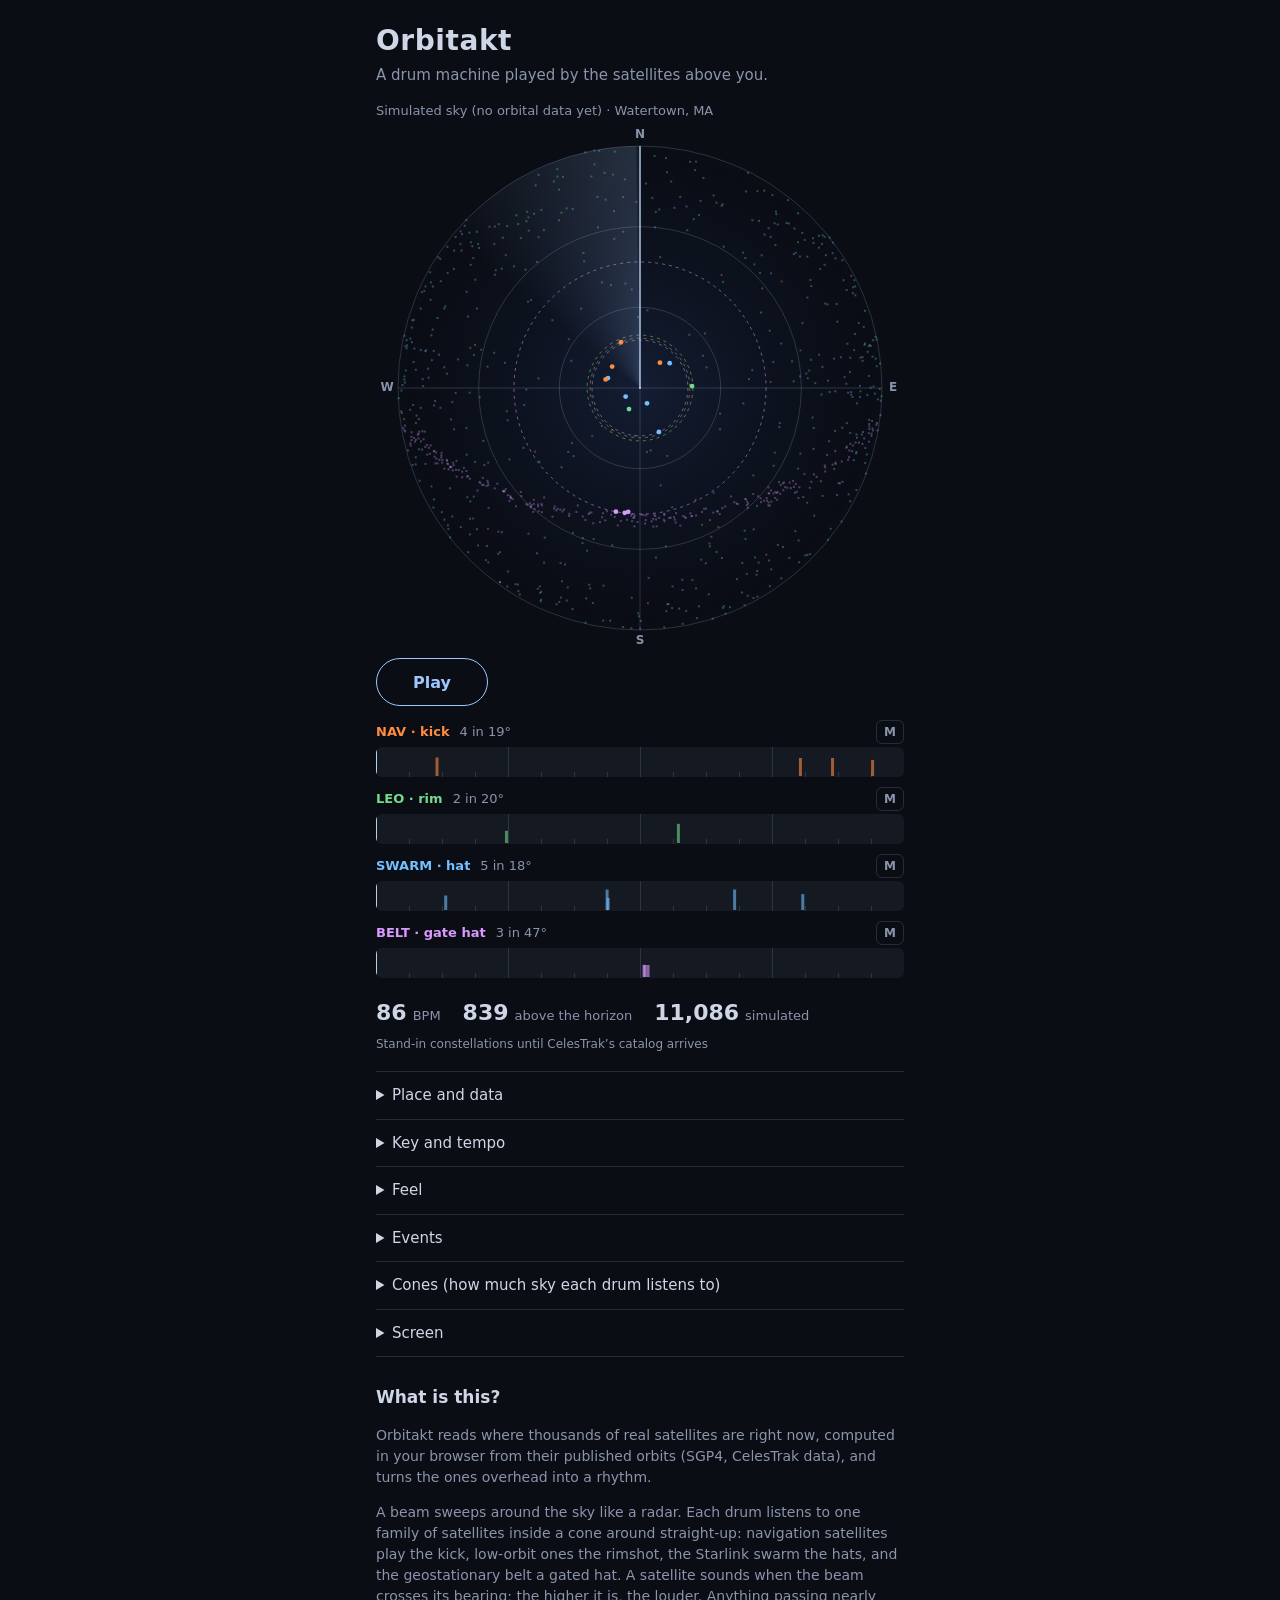
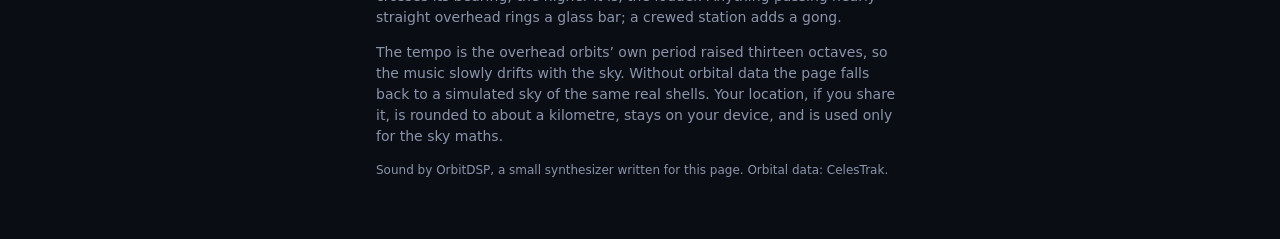
==== docs/play/index.html @ 182b3be2 "Web build of Orbitakt: self-contained page in docs/play, sources in web/ Co-Authored-By: Claude Sonn" ====
<!doctype html>
<html lang="en">
<head>
<meta charset="utf-8">
<meta name="viewport" content="width=device-width, initial-scale=1, viewport-fit=cover">
<title>Orbitakt</title>
<meta name="description" content="A drum machine played by the satellites overhead. Live orbits, computed in your browser.">
<meta name="theme-color" content="#0a0d14">
<style>
:root { --bg:#0a0d14; --ink:#cfd6e6; --dim:#8a94ab; --line:rgba(160,180,220,.18); --accent:#9cc7ff; }
* { box-sizing: border-box; }
html, body { margin: 0; background: var(--bg); color: var(--ink); font: 15px/1.5 system-ui, -apple-system, "Segoe UI", sans-serif; }
#app { max-width: 560px; margin: 0 auto; padding: 20px 16px 48px; padding-left: max(16px, env(safe-area-inset-left)); padding-right: max(16px, env(safe-area-inset-right)); }
h1 { margin: 0; font-size: 28px; font-weight: 600; letter-spacing: .02em; }
.tag { margin: 2px 0 0; color: var(--dim); }
.status { margin: 14px 0 4px; color: var(--dim); font-size: 13px; min-height: 1.4em; }
.domewrap { position: relative; width: 100%; aspect-ratio: 1 / 1; }
#dome { width: 100%; height: 100%; display: block; }
.controls { display: flex; align-items: center; gap: 16px; margin: 6px 0 14px; }
.play { min-width: 112px; height: 48px; border-radius: 24px; border: 1px solid var(--accent); background: transparent; color: var(--accent); font: 600 16px system-ui, sans-serif; cursor: pointer; }
.play[aria-pressed="true"] { background: var(--accent); color: var(--bg); }
.play:focus-visible, .btn:focus-visible, .mute:focus-visible, summary:focus-visible, select:focus-visible, input:focus-visible { outline: 2px solid var(--accent); outline-offset: 2px; }
.crew { color: #ffd966; font-size: 14px; }
.rows { display: grid; gap: 10px; }
.rh { display: flex; align-items: center; gap: 10px; font-size: 13px; margin-bottom: 3px; }
.rl { font-weight: 600; }
.ri { color: var(--dim); flex: 1; }
.mute { width: 28px; height: 24px; border-radius: 6px; border: 1px solid var(--line); background: transparent; color: var(--dim); font: 600 12px system-ui; cursor: pointer; }
.mute.on { background: #ff5a5f; border-color: #ff5a5f; color: #fff; }
.rowcanvas { width: 100%; height: 30px; display: block; border-radius: 6px; }
.readings { display: flex; flex-wrap: wrap; gap: 6px 22px; margin: 18px 0 8px; align-items: baseline; }
.reading b { font-size: 22px; font-weight: 600; margin-right: 6px; font-variant-numeric: tabular-nums; }
.reading span { color: var(--dim); font-size: 13px; }
.datanote { width: 100%; color: var(--dim); font-size: 12px; }
.settings { margin-top: 18px; border-top: 1px solid var(--line); }
details { border-bottom: 1px solid var(--line); }
summary { padding: 12px 0; cursor: pointer; font-weight: 500; }
.sec { padding: 0 0 12px; display: grid; gap: 10px; }
.ctl { display: grid; grid-template-columns: 1fr 1.4fr auto; gap: 10px; align-items: center; font-size: 14px; }
.ctl.check { grid-template-columns: auto 1fr; }
.ctl output { color: var(--dim); font-size: 12px; min-width: 52px; text-align: right; font-variant-numeric: tabular-nums; }
select, input[type=range] { width: 100%; }
select { background: #141a28; color: var(--ink); border: 1px solid var(--line); border-radius: 6px; padding: 6px; grid-column: span 2; }
.btn { justify-self: start; background: transparent; color: var(--accent); border: 1px solid var(--line); border-radius: 8px; padding: 8px 12px; font-size: 14px; cursor: pointer; }
.note { margin-top: 28px; color: var(--dim); font-size: 14px; }
.note h2 { color: var(--ink); font-size: 17px; margin: 0 0 8px; }
.note .small { font-size: 12px; }
@media (prefers-reduced-motion: reduce) { * { scroll-behavior: auto; } }
</style>
</head>
<body>
<div id="app"></div>
<noscript><p style="padding:20px">Orbitakt needs JavaScript and Web Audio.</p></noscript>
<script type="text/plain" id="worklet-src">'use strict';
/* Orbitakt's sound engine: a port of OrbitDSP.swift.
 *
 * The kit is synthesized in the spirit of a Machinedrum played through a dub desk. Every sound
 * is one "modal" voice (up to three decaying sine partials with a pitch sweep, plus filtered
 * noise) with a different recipe per drum:
 *   NAV kick     a round sine dropping onto the root, a soft click, almost nothing to the echo
 *   LEO rimshot  a short tuned knock and a band of noise, mostly *into* the echo
 *   SWARM hat    three metallic partials over high-passed noise, tiny and bright
 *   BELT hat     a longer, ringing hat into a gated reverb (a dense room that slams shut about
 *                150 ms after each hit); its metal is tuned by where the satellite sits
 *   zenith ping  a glass bar, almost all echo
 *   CREW gong    slow-struck inharmonic partials with long tails
 *
 * The dub delay lives here too: a stereo ping-pong on a dotted eighth, high- and low-passed and
 * gently saturated in the loop, with a little tape wow. `dub` sets its feedback; `throwAmt`
 * opens the send and pushes the feedback toward a spiral, the way a dub engineer rides it.
 *
 * The sequencer is a radar sweep: a beam goes round the sky once per one or two bars, starting
 * at north, and each satellite in a track's cone hits as the beam passes its bearing (pulled
 * toward a 16-slot grid by `quantize`). Timing is checked every 32 samples.
 *
 * Two outputs: dry (with the echoes in it), and a reverb send that the page feeds through a
 * plate reverb (a convolver).
 *
 * No browser APIs in this file: it runs in an AudioWorklet and in Node (for the tests).
 */

const OD = {
  TRACKS: 4,
  MAX_EVENTS: 32,
  PING_SLOTS: 4,
  GRID_SLOTS: 16,
  VOICES: 24,
  TABLE: 4096,
  MAX_FRAMES: 8192,
  COMB_TUNE: [1116, 1188, 1277, 1356],
  AP_TUNE: [556, 441],
};

// Voice-state slots (each is a block of VOICES values)
const VS = {};
['on', 'age', 'atk', 'amp', 'gl', 'gr', 'send',
 'ph1', 'ph2', 'ph3', 'inc1', 'inc2', 'inc3', 'g1', 'g2', 'g3', 'm1', 'm2', 'm3',
 'penv', 'pmul', 'pdepth',
 'na', 'nmul', 'hp', 'fa1', 'fa2', 'fa3', 'fk', 'ic1', 'ic2',
 'gsend'].forEach((k, i) => { VS[k] = i; });
const VS_COUNT = Object.keys(VS).length;

class OrbitDSP {
  constructor(sampleRate) {
    const sr = sampleRate;
    this.sr = sr;
    this.rng = 0x2545F491 | 0;

    // Control surface (written from the main thread through setParam / setList)
    const T = OD.TRACKS, E = OD.MAX_EVENTS;
    this.g = {
      master: 0, run: 0, bpm: 84, swing: 0, division: 2, quantize: 0.5, dub: 0.55,
      throwAmt: 0, reverbSend: 0.6, dust: 0,
    };
    this.mute = new Float64Array(T);
    this.level = new Float64Array(T).fill(1);
    this.bright = new Float64Array(T).fill(0.5);
    // Pending satellite lists (adopted when the sweep passes north)
    this.ePhase = new Float64Array(T * E);
    this.pVel = new Float64Array(T * E).fill(0.7);
    this.pPan = new Float64Array(T * E);
    this.pFreq = new Float64Array(T * E).fill(110);
    this.eCount = new Int32Array(T);
    this.pGen = new Int32Array(T);
    // Triggers from the main thread
    this.pingQueue = [];
    this.gongQueue = [];

    // Sine table
    this.sine = new Float32Array(OD.TABLE + 1);
    for (let i = 0; i <= OD.TABLE; i++) this.sine[i] = Math.sin(2 * Math.PI * i / OD.TABLE);

    // Sweep state: when each event fires (0..1) after quantizing, and its voice settings
    this.phase = new Float64Array(T * E).fill(2);
    this.vel = new Float64Array(T * E);
    this.pan = new Float64Array(T * E);
    this.freq = new Float64Array(T * E).fill(110);
    this.count = new Int32Array(T);
    this.gen = new Int32Array(T).fill(-1);
    this.running = false;
    this.sweep = 0;
    this.beats = 0;
    this.bpm = 84;

    // Drum voices
    this.vs = new Float64Array(VS_COUNT * OD.VOICES);
    this.voiceRR = 0;

    // Gated reverb (BELT hats): four combs and two allpasses per side, then a gate
    const scale = sr / 44100;
    this.combCap = Math.floor((1356 + 40) * scale) + 4;
    this.apCap = Math.floor((556 + 40) * scale) + 4;
    this.combBuf = new Float32Array(8 * this.combCap);
    this.combLP = new Float64Array(8);
    this.combLen = new Int32Array(8).fill(1);
    this.combIdx = new Int32Array(8);
    for (let c = 0; c < 8; c++) {
      const spread = c >= 4 ? 23 : 0;
      this.combLen[c] = Math.max(1, Math.min(this.combCap, Math.floor((OD.COMB_TUNE[c % 4] + spread) * scale)));
    }
    this.apBuf = new Float32Array(4 * this.apCap);
    this.apLen = new Int32Array(4).fill(1);
    this.apIdx = new Int32Array(4);
    for (let a = 0; a < 4; a++) {
      const spread = a >= 2 ? 23 : 0;
      this.apLen[a] = Math.max(1, Math.min(this.apCap, Math.floor((OD.AP_TUNE[a % 2] + spread) * scale)));
    }
    this.gateIn = new Float32Array(OD.MAX_FRAMES);
    this.gateEnv = 0;
    this.gateHold = 0;          // samples left with the gate open
    this.pendingHold = 0;
    this.gateOpenAt = -1;       // sample offset in this block where a hit opens it
    this.chunkOffset = 0;

    // Buses
    this.sendL = new Float32Array(OD.MAX_FRAMES);   // into the echo
    this.sendR = new Float32Array(OD.MAX_FRAMES);
    this.verbL = new Float32Array(OD.MAX_FRAMES);   // into the plate
    this.verbR = new Float32Array(OD.MAX_FRAMES);
    this.masterG = 0;

    // Dub delay
    this.dlCap = Math.floor(2.6 * sr) + 8;
    this.dlL = new Float32Array(this.dlCap);
    this.dlR = new Float32Array(this.dlCap);
    this.dlW = 0;
    this.dlTime = 0.5 * sr;    // samples, smoothed (tape-like glide on tempo changes)
    this.wowPh = 0;
    this.fb = 0.55;
    this.inGain = 0.55;
    this.hpL = 0; this.hpR = 0; this.lpL = 0; this.lpR = 0;
    this.reverbSend = 0.6;

    // Dust
    this.dust = 0;
    this.hissL = 0; this.hissR = 0;
    this.crackle = 0;
  }

  // ---------- Control ----------

  setParam(k, v) { if (k in this.g) this.g[k] = v; }

  setMute(t, v) { this.mute[t] = v ? 1 : 0; }

  setBright(t, v) { this.bright[t] = v; }

  /** A track's new satellite list: arrays of phase (bearing/360), vel, pan, freq. */
  setList(t, list) {
    const E = OD.MAX_EVENTS;
    const n = Math.max(0, Math.min(E, list.count | 0));
    for (let e = 0; e < n; e++) {
      const i = t * E + e;
      this.ePhase[i] = list.phase[e]; this.pVel[i] = list.vel[e];
      this.pPan[i] = list.pan[e]; this.pFreq[i] = list.freq[e];
    }
    this.eCount[t] = n;
    this.pGen[t] += 1;
  }

  ping(freq, vel, pan) { if (this.pingQueue.length < 16) this.pingQueue.push([freq, vel, pan]); }

  gong(freq, vel, pan) { if (this.gongQueue.length < 4) this.gongQueue.push([freq, vel, pan]); }

  // ---------- Helpers ----------

  sn(ph) {
    const x = ph * OD.TABLE;
    let i = Math.floor(x);
    if (i < 0) i = 0; else if (i > OD.TABLE - 1) i = OD.TABLE - 1;
    const f = x - i;
    const s = this.sine;
    return s[i] + (s[i + 1] - s[i]) * f;
  }

  white() {
    let r = this.rng;
    r ^= r << 13; r ^= r >>> 17; r ^= r << 5;
    this.rng = r;
    return (r >>> 8) / 8388608 - 1;
  }

  rand01() { return 0.5 * (this.white() + 1); }

  // ---------- Drum note-on ----------

  recipe(kind, f, vel, bright) {
    const r = {
      r1: 1, r2: 0, r3: 0, a1: 1, a2: 0, a3: 0, t1: 0.3, t2: 0.1, t3: 0.1,
      pdepth: 0, ptau: 0.05, na: 0, ntau: 0.05, nfc: 2000, nq: 1, highpass: false,
      atk: 0.001, gain: 0.5, send: 0.3, gsend: 0,
    };
    switch (kind) {
      case 'kick':
        // Round and short-attacked, like a Machinedrum EFM kick with the decay up
        r.r2 = 2; r.a2 = 0.05; r.t1 = 0.13 + 0.09 * vel; r.t2 = 0.04;
        r.pdepth = 3.0; r.ptau = 0.018;
        r.na = 0.10; r.ntau = 0.003; r.nfc = 3200; r.nq = 0.8;
        r.atk = 0.002; r.gain = 0.75; r.send = 0.03;
        break;
      case 'rim':
        // A tuned rimshot: short knock, a bandpassed tick, mostly thrown into the echo
        r.r2 = 1.48; r.a1 = 0.65; r.a2 = 0.3;
        r.t1 = 0.028; r.t2 = 0.016;
        r.pdepth = 0.04; r.ptau = 0.008;
        r.na = 0.45; r.ntau = 0.012; r.nfc = f * 1.15; r.nq = 2.2;
        r.atk = 0.0008; r.gain = 0.6; r.send = 0.9;
        break;
      case 'hat':
        // Metallic partials over high-passed noise; brighter for a busier Starlink sky
        r.r2 = 1.342; r.r3 = 1.791;
        r.a1 = 0.22; r.a2 = 0.18; r.a3 = 0.14;
        r.t1 = 0.022 + 0.02 * vel; r.t2 = 0.018; r.t3 = 0.014;
        r.na = 0.75; r.ntau = 0.014 + 0.03 * vel; r.nfc = 6500 + 2500 * bright; r.nq = 0.7;
        r.highpass = true;
        r.atk = 0.0012; r.gain = 0.3; r.send = 0.35;
        break;
      case 'gatedHat':
        // A longer, ringing hat (metal tuned by f) that drives the gated reverb
        r.r1 = 1; r.r2 = 1.342; r.r3 = 1.791;
        r.a1 = 0.26; r.a2 = 0.22; r.a3 = 0.16;
        r.t1 = 0.06 + 0.05 * vel; r.t2 = 0.05; r.t3 = 0.04;
        r.na = 0.8; r.ntau = 0.05 + 0.05 * vel; r.nfc = 6000 + 2000 * bright; r.nq = 0.7;
        r.highpass = true;
        r.atk = 0.001; r.gain = 0.26; r.send = 0.15; r.gsend = 1;
        break;
      case 'ping':
        r.r2 = 2.76; r.r3 = 5.40; r.a2 = 0.3; r.a3 = 0.1;
        r.t1 = 1.2; r.t2 = 0.4; r.t3 = 0.1;
        r.atk = 0.0015; r.gain = 0.16; r.send = 1.0;
        break;
      case 'gong':
        r.r2 = 1.47; r.r3 = 2.09; r.a2 = 0.55; r.a3 = 0.35;
        r.t1 = 4.0; r.t2 = 2.6; r.t3 = 1.6;
        r.pdepth = 0.015; r.ptau = 1.2;
        r.na = 0.04; r.ntau = 0.2; r.nfc = f * 4; r.nq = 1.5;
        r.atk = 0.06; r.gain = 0.22; r.send = 0.85;
        break;
    }
    return r;
  }

  trigger(kind, f, vel, pn, bright) {
    const V = OD.VOICES, vs = this.vs, sr = this.sr;
    // A free voice, else the oldest
    let v = -1;
    for (let i = 0; i < V; i++) {
      const k = (this.voiceRR + i) % V;
      if (vs[VS.on * V + k] < 0.5) { v = k; break; }
    }
    if (v < 0) {
      let oldest = -1;
      for (let i = 0; i < V; i++) if (vs[VS.age * V + i] > oldest) { oldest = vs[VS.age * V + i]; v = i; }
    }
    this.voiceRR = (v + 1) % V;
    f = Math.max(20, f);
    const r = this.recipe(kind, f, vel, bright);
    const set = (k, x) => { vs[VS[k] * V + v] = x; };
    const dec = tau => Math.exp(-1 / (Math.max(0.001, tau) * sr));
    const ang = (Math.max(-1, Math.min(1, pn)) + 1) * Math.PI / 4;
    set('on', 1); set('age', 0); set('atk', Math.max(1, r.atk * sr));
    set('amp', r.gain * Math.max(0, Math.min(1.2, vel)));
    set('gl', Math.cos(ang)); set('gr', Math.sin(ang)); set('send', r.send);
    const i1 = f * r.r1 / sr, i2 = f * r.r2 / sr, i3 = f * r.r3 / sr;
    set('inc1', i1); set('inc2', i2); set('inc3', i3);
    // Partials above ~0.45*sr (allowing for the pitch sweep) are left out
    const top = 0.45 / (1 + r.pdepth);
    set('g1', i1 < top ? r.a1 : 0); set('g2', i2 < top ? r.a2 : 0); set('g3', i3 < top ? r.a3 : 0);
    set('m1', dec(r.t1)); set('m2', dec(r.t2)); set('m3', dec(r.t3));
    set('ph1', 0); set('ph2', 0.25); set('ph3', 0.5);
    set('penv', 1); set('pmul', dec(r.ptau)); set('pdepth', r.pdepth);
    set('na', r.na); set('nmul', dec(r.ntau)); set('hp', r.highpass ? 1 : 0);
    const k = 1 / Math.max(0.5, r.nq);
    const gg = Math.tan(Math.PI * Math.min(Math.max(r.nfc, 40), sr * 0.45) / sr);
    const a1 = 1 / (1 + gg * (gg + k));
    set('fa1', a1); set('fa2', gg * a1); set('fa3', gg * gg * a1); set('fk', k);
    set('ic1', 0); set('ic2', 0);
    set('gsend', r.gsend);
    if (r.gsend > 0) {
      // Open the gate at this hit: ~150 ms, a touch longer for a louder hit
      this.gateOpenAt = this.chunkOffset;
      this.pendingHold = Math.floor((0.13 + 0.05 * Math.min(1, vel)) * sr);
    }
  }

  // ---------- Sweep ----------

  /** Take a track's new satellite list (called as the beam passes north). Each event's firing
   *  phase is its bearing, pulled toward the nearest of 16 grid slots by `quantize`; with swing,
   *  the odd slots sit a little late. */
  adopt(t) {
    const E = OD.MAX_EVENTS, G = OD.GRID_SLOTS;
    const q = Math.max(0, Math.min(1, this.g.quantize));
    const sw = Math.max(0, Math.min(0.4, this.g.swing));
    const n = Math.max(0, Math.min(E, this.eCount[t]));
    for (let e = 0; e < n; e++) {
      const i = t * E + e;
      const a = Math.max(0, Math.min(1, this.ePhase[i]));
      const slot = Math.round(a * G);          // (Swift's .rounded() is half away from zero; a >= 0)
      const grid = (slot + (slot % 2 === 1 ? sw : 0)) / G;
      let f = a + q * (grid - a);
      if (f >= 1) f -= 1;
      this.phase[i] = Math.max(0, f);
      this.vel[i] = this.pVel[i]; this.pan[i] = this.pPan[i]; this.freq[i] = this.pFreq[i];
    }
    this.count[t] = n;
    this.gen[t] = this.pGen[t];
  }

  /** Fire every event whose phase falls in [a, b). */
  fire(a, b) {
    const E = OD.MAX_EVENTS;
    for (let t = 0; t < OD.TRACKS; t++) {
      if (this.mute[t] >= 0.5) continue;
      const kind = t === 0 ? 'kick' : t === 1 ? 'rim' : t === 2 ? 'hat' : 'gatedHat';
      for (let e = 0; e < this.count[t]; e++) {
        const i = t * E + e;
        const ph = this.phase[i];
        if (!(ph >= a && ph < b)) continue;
        this.trigger(kind, this.freq[i], this.vel[i] * this.level[t], this.pan[i], this.bright[t]);
      }
    }
  }

  /** Pings and the gong are triggered by the main thread at any moment. */
  events() {
    while (this.pingQueue.length) {
      const [f, v, p] = this.pingQueue.shift();
      this.trigger('ping', f, v, p, 0.5);
    }
    while (this.gongQueue.length) {
      const [f, v, p] = this.gongQueue.shift();
      this.trigger('gong', f, v, p, 0.5);
    }
  }

  // ---------- Render: voices ----------

  renderVoices(L, R, o, m) {
    const V = OD.VOICES, vs = this.vs, sendL = this.sendL, sendR = this.sendR, gateIn = this.gateIn;
    for (let v = 0; v < V; v++) {
      if (vs[VS.on * V + v] <= 0.5) continue;
      const at = k => VS[k] * V + v;
      let age = vs[at('age')];
      const atk = vs[at('atk')], amp = vs[at('amp')];
      const gl = vs[at('gl')] * amp, gr = vs[at('gr')] * amp;
      const snd = vs[at('send')];
      let ph1 = vs[at('ph1')], ph2 = vs[at('ph2')], ph3 = vs[at('ph3')];
      const inc1 = vs[at('inc1')], inc2 = vs[at('inc2')], inc3 = vs[at('inc3')];
      let g1 = vs[at('g1')], g2 = vs[at('g2')], g3 = vs[at('g3')];
      const m1 = vs[at('m1')], m2 = vs[at('m2')], m3 = vs[at('m3')];
      let penv = vs[at('penv')];
      const pmul = vs[at('pmul')], pdepth = vs[at('pdepth')];
      let na = vs[at('na')];
      const nmul = vs[at('nmul')], hp = vs[at('hp')] > 0.5;
      const fa1 = vs[at('fa1')], fa2 = vs[at('fa2')], fa3 = vs[at('fa3')], fk = vs[at('fk')];
      let ic1 = vs[at('ic1')], ic2 = vs[at('ic2')];
      const gs = vs[at('gsend')] * amp * 0.7;
      const noisy = na > 1e-5;
      for (let i = o; i < o + m; i++) {
        const pm = 1 + pdepth * penv;
        penv *= pmul;
        let x = g1 * this.sn(ph1) + g2 * this.sn(ph2) + g3 * this.sn(ph3);
        ph1 += inc1 * pm; if (ph1 >= 1) ph1 -= Math.floor(ph1);
        ph2 += inc2 * pm; if (ph2 >= 1) ph2 -= Math.floor(ph2);
        ph3 += inc3 * pm; if (ph3 >= 1) ph3 -= Math.floor(ph3);
        g1 *= m1; g2 *= m2; g3 *= m3;
        if (noisy) {
          const w = this.white();
          const v3 = w - ic2;
          const v1 = fa1 * ic1 + fa2 * v3;
          const v2 = ic2 + fa2 * ic1 + fa3 * v3;
          ic1 = 2 * v1 - ic1;
          ic2 = 2 * v2 - ic2;
          x += (hp ? (w - fk * v1 - v2) : v1) * na;
          na *= nmul;
        }
        const env = age < atk ? age / atk : 1;
        age += 1;
        const y = x * env;
        L[i] += y * gl;
        R[i] += y * gr;
        sendL[i] += y * gl * snd;
        sendR[i] += y * gr * snd;
        if (gs > 0) gateIn[i] += y * gs;
      }
      vs[at('age')] = age;
      vs[at('ph1')] = ph1; vs[at('ph2')] = ph2; vs[at('ph3')] = ph3;
      vs[at('g1')] = g1; vs[at('g2')] = g2; vs[at('g3')] = g3;
      vs[at('penv')] = penv; vs[at('na')] = na;
      vs[at('ic1')] = Math.abs(ic1) < 1e-15 ? 0 : ic1;
      vs[at('ic2')] = Math.abs(ic2) < 1e-15 ? 0 : ic2;
      if (age > atk && g1 + g2 + g3 + na < 1e-4) vs[at('on')] = 0;
    }
  }

  // ---------- Render: the gated reverb ----------

  /** A dense, bright room (Freeverb-style combs and allpasses), heard only through a gate that a
   *  BELT hit throws open and that slams shut ~150 ms later, cutting the tail dead. */
  renderGate(L, R, n) {
    const sr = this.sr;
    const fbk = 0.86, damp = 0.22;
    const release = Math.exp(-1 / (0.006 * sr));
    const attack = 1 - Math.exp(-1 / (0.0015 * sr));
    const wet = 1.0;
    const C = this.combCap, A = this.apCap;
    const combBuf = this.combBuf, combLP = this.combLP, combIdx = this.combIdx, combLen = this.combLen;
    const apBuf = this.apBuf, apIdx = this.apIdx, apLen = this.apLen;
    const gateIn = this.gateIn, sendL = this.sendL, sendR = this.sendR;
    for (let i = 0; i < n; i++) {
      if (i === this.gateOpenAt) this.gateHold = Math.max(this.gateHold, this.pendingHold);
      if (this.gateHold > 0) {
        this.gateHold -= 1;
        this.gateEnv += (1 - this.gateEnv) * attack;
      } else {
        this.gateEnv *= release;
      }
      const x = gateIn[i] * 0.2;
      let outL = 0, outR = 0;
      for (let c = 0; c < 8; c++) {
        const base = c * C;
        const j = combIdx[c];
        const y = combBuf[base + j];
        combLP[c] = y * (1 - damp) + combLP[c] * damp;
        combBuf[base + j] = x + combLP[c] * fbk;
        combIdx[c] = j + 1 >= combLen[c] ? 0 : j + 1;
        if (c < 4) outL += y; else outR += y;
      }
      for (let a = 0; a < 4; a++) {
        const base = a * A;
        const j = apIdx[a];
        const b = apBuf[base + j];
        const inp = a < 2 ? outL : outR;
        const o = b - inp;
        apBuf[base + j] = inp + b * 0.5;
        apIdx[a] = j + 1 >= apLen[a] ? 0 : j + 1;
        if (a < 2) outL = o; else outR = o;
      }
      const g = this.gateEnv * wet;
      L[i] += outL * g;
      R[i] += outR * g;
      // A little of the gated room reaches the dub echo too
      sendL[i] += outL * g * 0.2;
      sendR[i] += outR * g * 0.2;
    }
    this.gateOpenAt = -1;
    for (let c = 0; c < 8; c++) if (Math.abs(combLP[c]) < 1e-15) combLP[c] = 0;
    if (this.gateEnv < 1e-6) this.gateEnv = 0;
  }

  // ---------- Render: the dub delay and dust ----------

  readDelay(buf, d) {
    let r = this.dlW - d;
    const cap = this.dlCap;
    while (r < 0) r += cap;
    const i = Math.floor(r);
    const f = r - i;
    const a = buf[i % cap], b = buf[(i + 1) % cap];
    return a + (b - a) * f;
  }

  renderDub(L, R, n) {
    const sr = this.sr, p = this.g;
    const bt = n / sr;
    // Dotted eighth; the time glides (pitching the echoes a little, like tape) when tempo moves
    const target = Math.min(this.dlCap - 4, 60 / Math.max(30, this.bpm) * 0.75 * sr);
    this.dlTime += (target - this.dlTime) * (1 - Math.exp(-bt / 1.2));
    const thr = Math.max(0, Math.min(1, p.throwAmt));
    const fbT = Math.min(0.93, Math.max(0, p.dub) + 0.28 * thr);
    const inT = 0.5 + 0.9 * thr;
    const fb0 = this.fb, in0 = this.inGain;
    this.fb += (fbT - this.fb) * (1 - Math.exp(-bt / 0.25));
    this.inGain += (inT - this.inGain) * (1 - Math.exp(-bt / 0.05));
    const fbInc = (this.fb - fb0) / n, inInc = (this.inGain - in0) / n;
    this.reverbSend += (p.reverbSend - this.reverbSend) * (1 - Math.exp(-bt / 0.5));
    const hpA = 1 - Math.exp(-2 * Math.PI * 220 / sr);
    const lpA = 1 - Math.exp(-2 * Math.PI * 2600 / sr);
    const wowInc = 0.33 / sr;
    let f = fb0, g = in0;
    const dWet = 0.8;
    const { dlL, dlR, sendL, sendR, verbL, verbR } = this;
    const rs = this.reverbSend;
    let hpL = this.hpL, hpR = this.hpR, lpL = this.lpL, lpR = this.lpR;
    for (let i = 0; i < n; i++) {
      f += fbInc; g += inInc;
      this.wowPh += wowInc; if (this.wowPh >= 1) this.wowPh -= 1;
      const d = this.dlTime * (1 + 0.0018 * this.sn(this.wowPh));
      const yL = this.readDelay(dlL, d), yR = this.readDelay(dlR, d);
      // Ping-pong: the input enters left, each side feeds the other
      const inp = (sendL[i] + sendR[i]) * 0.5 * g;
      let xL = inp + f * yR;
      let xR = f * yL;
      // Band-limit and saturate the loop so repeats get darker and rounder
      hpL += (xL - hpL) * hpA; xL -= hpL;
      hpR += (xR - hpR) * hpA; xR -= hpR;
      lpL += (xL - lpL) * lpA;
      lpR += (xR - lpR) * lpA;
      dlL[this.dlW] = Math.tanh(lpL * 1.3) / 1.3;
      dlR[this.dlW] = Math.tanh(lpR * 1.3) / 1.3;
      this.dlW += 1; if (this.dlW >= this.dlCap) this.dlW = 0;
      L[i] += yL * dWet;
      R[i] += yR * dWet;
      verbL[i] = (sendL[i] * 0.35 + yL * 0.55) * rs;
      verbR[i] = (sendR[i] * 0.35 + yR * 0.55) * rs;
    }
    this.hpL = Math.abs(hpL) < 1e-15 ? 0 : hpL; this.hpR = Math.abs(hpR) < 1e-15 ? 0 : hpR;
    this.lpL = Math.abs(lpL) < 1e-15 ? 0 : lpL; this.lpR = Math.abs(lpR) < 1e-15 ? 0 : lpR;

    // Dust: a breath of hiss and the odd crackle, more of it the busier the sky
    this.dust += (p.dust - this.dust) * (1 - Math.exp(-bt / 2));
    if (this.dust > 1e-4) {
      const hissG = 0.0035 * this.dust;
      const rate = (2 + 10 * this.dust) / sr;
      const hA = 1 - Math.exp(-2 * Math.PI * 4500 / sr);
      for (let i = 0; i < n; i++) {
        this.hissL += (this.white() - this.hissL) * hA;
        this.hissR += (this.white() - this.hissR) * hA;
        if (this.rand01() < rate) this.crackle = (this.white() > 0 ? 1 : -1) * (0.01 + 0.03 * this.rand01()) * this.dust;
        const c = this.crackle;
        this.crackle *= 0.55;
        L[i] += this.hissL * hissG + c;
        R[i] += this.hissR * hissG + c * 0.7;
      }
    }
  }

  // ---------- Render ----------

  /** Render n frames: the dry bus (with echoes) into L/R and the plate send into VL/VR. */
  render(n0, L, R, VL, VR) {
    if (n0 <= 0) return;
    const n = Math.min(n0, OD.MAX_FRAMES);
    L.fill(0, 0, n0); R.fill(0, 0, n0);
    this.sendL.fill(0, 0, n); this.sendR.fill(0, 0, n); this.gateIn.fill(0, 0, n);
    const sr = this.sr, p = this.g;
    const bt = n / sr;
    this.bpm += (p.bpm - this.bpm) * (1 - Math.exp(-bt / 0.4));

    // Transport: the sweep starts at north
    const wantRun = p.run > 0.5;
    if (wantRun && !this.running) {
      this.running = true;
      this.sweep = 0;
      this.beats = 0;
      for (let t = 0; t < OD.TRACKS; t++) this.adopt(t);
    } else if (!wantRun && this.running) {
      this.running = false;
    }

    // One revolution per bar (sixteenths grid) or per two bars (eighths grid)
    const sweepBeats = p.division > 3 ? 4 : 8;
    const perSample = Math.max(30, this.bpm) / 60 / sweepBeats / sr;
    let o = 0;
    while (o < n) {
      const m = Math.min(32, n - o);
      this.chunkOffset = o;
      this.events();
      if (this.running) {
        const a = this.sweep;
        let b = a + perSample * m;
        this.fire(a, Math.min(b, 1));
        if (b >= 1) {
          b -= 1;
          for (let t = 0; t < OD.TRACKS; t++) if (this.pGen[t] !== this.gen[t]) this.adopt(t);
          this.fire(0, b);
        }
        this.sweep = b;
        this.beats += perSample * m * sweepBeats;
      }
      this.renderVoices(L, R, o, m);
      o += m;
    }

    this.renderGate(L, R, n);
    this.renderDub(L, R, n);

    // Master: soft clip the dry bus; the plate send takes the same gain
    const m0 = this.masterG;
    this.masterG += (p.master - this.masterG) * (1 - Math.exp(-bt / 0.6));
    const mInc = (this.masterG - m0) / n;
    let mg = m0;
    const { verbL, verbR } = this;
    for (let i = 0; i < n; i++) {
      mg += mInc;
      L[i] = Math.tanh(L[i] * mg);
      R[i] = Math.tanh(R[i] * mg);
      VL[i] = verbL[i] * mg;
      VR[i] = verbR[i] * mg;
    }
  }
}

if (typeof module !== 'undefined') module.exports = { OrbitDSP, OD };

/* Runs inside the AudioWorklet, after dsp.js (OrbitDSP) in the same module. */
class OrbitProcessor extends AudioWorkletProcessor {
  constructor() {
    super();
    this.dsp = new OrbitDSP(sampleRate);
    this.k = 0;
    this.port.onmessage = (e) => {
      const m = e.data, d = this.dsp;
      switch (m.type) {
        case 'set': d.setParam(m.k, m.v); break;
        case 'list': d.setList(m.t, m); break;
        case 'mute': d.setMute(m.t, m.v); break;
        case 'bright': d.setBright(m.t, m.v); break;
        case 'ping': d.ping(m.f, m.v, m.p); break;
        case 'gong': d.gong(m.f, m.v, m.p); break;
      }
    };
  }

  process(inputs, outputs) {
    const dry = outputs[0], send = outputs[1];
    if (!dry || dry.length < 2 || !send || send.length < 2) return true;
    const n = dry[0].length;
    this.dsp.render(n, dry[0], dry[1], send[0], send[1]);
    // Tell the page where the beam is, about every 20 ms
    if ((this.k++ & 7) === 0) {
      this.port.postMessage({ s: this.dsp.sweep, b: this.dsp.beats, r: this.dsp.running, t: currentTime });
    }
    return true;
  }
}
registerProcessor('orbitakt', OrbitProcessor);
</script>
<script>
/* sgp4.js */
'use strict';
/* SGP4 satellite propagation: a line-for-line port of Orbitakt's SGP4.swift (Vallado's SGP4,
 * WGS-72 constants, "improved" mode, near-Earth). High orbits (period >= 225 min) run
 * through the same equations without SDP4's lunar-solar terms, which stays within about
 * 0.04 degrees of the full model as seen from Earth for near-circular orbits. */

const SGP4_MU = 398600.8;
const SGP4_RE = 6378.135;
const SGP4_XKE = 60.0 / Math.sqrt((SGP4_RE * SGP4_RE * SGP4_RE) / SGP4_MU);
const SGP4_J2 = 0.001082616;
const SGP4_J3 = -0.00000253881;
const SGP4_J4 = -0.00000165597;
const SGP4_J3OJ2 = SGP4_J3 / SGP4_J2;
const TWO_PI = 2 * Math.PI;
const X2O3 = 2.0 / 3.0;

class SGP4 {
  /** Angles in radians, meanMotion in radians per minute (Kozai, as in the TLE). */
  constructor(epoch, bstar, ecc, incl, node, argp, meanAnomaly, noKozai) {
    const re = SGP4_RE, xke = SGP4_XKE, j2 = SGP4_J2, j4 = SGP4_J4, j3oj2 = SGP4_J3OJ2;
    this.epoch = epoch;
    this.bstar = bstar;
    this.ecco = ecc;
    this.inclo = incl;
    this.nodeo = node;
    this.argpo = argp;
    this.mo = meanAnomaly;
    this.eccentricity = ecc;
    this.inclination = incl;

    // initl: recover the original mean motion and semi-major axis
    const eccsq = ecc * ecc;
    const omeosq = 1 - eccsq;
    const rteosq = Math.sqrt(omeosq);
    const cosio = Math.cos(incl);
    const cosio2 = cosio * cosio;
    const ak = Math.pow(xke / noKozai, X2O3);
    const d1 = 0.75 * j2 * (3 * cosio2 - 1) / (rteosq * omeosq);
    let del = d1 / (ak * ak);
    const adel = ak * (1 - del * del - del * (1.0 / 3.0 + 134 * del * del / 81));
    del = d1 / (adel * adel);
    const no = noKozai / (1 + del);
    const ao = Math.pow(xke / no, X2O3);
    const sinio = Math.sin(incl);
    const po = ao * omeosq;
    const con42 = 1 - 5 * cosio2;
    const con41 = -con42 - cosio2 - cosio2;
    const posq = po * po;
    const rp = ao * (1 - ecc);
    this.no = no;
    this.cosio = cosio;
    this.sinio = sinio;
    this.con41 = con41;
    this.periodMinutes = TWO_PI / no;

    // sgp4init (near-Earth)
    const ss = 78.0 / re + 1;
    const qzms2t = Math.pow((120.0 - 78.0) / re, 4);
    // Low perigee, or a deep-space orbit (as the reference does): skip the higher drag terms
    const simple = rp < (220.0 / re + 1) || TWO_PI / no >= 225;
    this.isimp = simple;
    let sfour = ss;
    let qzms24 = qzms2t;
    const perige = (rp - 1) * re;
    if (perige < 156) {
      sfour = perige - 78;
      if (perige < 98) sfour = 20;
      qzms24 = Math.pow((120 - sfour) / re, 4);
      sfour = sfour / re + 1;
    }
    const pinvsq = 1 / posq;
    const tsi = 1 / (ao - sfour);
    const eta = ao * ecc * tsi;
    const etasq = eta * eta;
    const eeta = ecc * eta;
    const psisq = Math.abs(1 - etasq);
    const coef = qzms24 * Math.pow(tsi, 4);
    const coef1 = coef / Math.pow(psisq, 3.5);
    const cc2 = coef1 * no * (ao * (1 + 1.5 * etasq + eeta * (4 + etasq))
      + 0.375 * j2 * tsi / psisq * con41 * (8 + 3 * etasq * (8 + etasq)));
    const cc1 = bstar * cc2;
    let cc3 = 0;
    if (ecc > 1e-4) cc3 = -2 * coef * tsi * j3oj2 * no * sinio / ecc;
    const x1mth2 = 1 - cosio2;
    const cc4a = eta * (2 + 0.5 * etasq) + ecc * (0.5 + 2 * etasq);
    const cc4b = -3 * con41 * (1 - 2 * eeta + etasq * (1.5 - 0.5 * eeta));
    const cc4c = 0.75 * x1mth2 * (2 * etasq - eeta * (1 + etasq)) * Math.cos(2 * argp);
    const cc4 = 2 * no * coef1 * ao * omeosq * (cc4a - j2 * tsi / (ao * psisq) * (cc4b + cc4c));
    const cc5 = 2 * coef1 * ao * omeosq * (1 + 2.75 * (etasq + eeta) + eeta * etasq);
    const cosio4 = cosio2 * cosio2;
    const temp1 = 1.5 * j2 * pinvsq * no;
    const temp2 = 0.5 * temp1 * j2 * pinvsq;
    const temp3 = -0.46875 * j4 * pinvsq * pinvsq * no;
    this.mdot = no + 0.5 * temp1 * rteosq * con41
      + 0.0625 * temp2 * rteosq * (13 - 78 * cosio2 + 137 * cosio4);
    this.argpdot = -0.5 * temp1 * con42 + 0.0625 * temp2 * (7 - 114 * cosio2 + 395 * cosio4)
      + temp3 * (3 - 36 * cosio2 + 49 * cosio4);
    const xhdot1 = -temp1 * cosio;
    this.nodedot = xhdot1 + (0.5 * temp2 * (4 - 19 * cosio2) + 2 * temp3 * (3 - 7 * cosio2)) * cosio;
    this.omgcof = bstar * cc3 * Math.cos(argp);
    this.xmcof = ecc > 1e-4 ? -X2O3 * coef * bstar / eeta : 0;
    this.nodecf = 3.5 * omeosq * xhdot1 * cc1;
    this.t2cof = 1.5 * cc1;
    if (Math.abs(cosio + 1) > 1.5e-12) {
      this.xlcof = -0.25 * j3oj2 * sinio * (3 + 5 * cosio) / (1 + cosio);
    } else {
      this.xlcof = -0.25 * j3oj2 * sinio * (3 + 5 * cosio) / 1.5e-12;
    }
    this.aycof = -0.5 * j3oj2 * sinio;
    const dm = 1 + eta * Math.cos(meanAnomaly);
    this.delmo = dm * dm * dm;
    this.sinmao = Math.sin(meanAnomaly);
    this.x7thm1 = 7 * cosio2 - 1;
    this.x1mth2 = x1mth2;
    this.cc1 = cc1;
    this.cc4 = cc4;
    this.cc5 = cc5;
    this.eta = eta;
    if (!simple) {
      const cc1sq = cc1 * cc1;
      const d2 = 4 * ao * tsi * cc1sq;
      const temp = d2 * tsi * cc1 / 3;
      const d3 = (17 * ao + sfour) * temp;
      const d4 = 0.5 * temp * ao * tsi * (221 * ao + 31 * sfour) * cc1;
      this.d2 = d2; this.d3 = d3; this.d4 = d4;
      this.t3cof = d2 + 2 * cc1sq;
      this.t4cof = 0.25 * (3 * d3 + cc1 * (12 * d2 + 10 * cc1sq));
      this.t5cof = 0.2 * (3 * d4 + 12 * cc1 * d3 + 6 * d2 * d2 + 15 * cc1sq * (2 * d2 + cc1sq));
    } else {
      this.d2 = 0; this.d3 = 0; this.d4 = 0; this.t3cof = 0; this.t4cof = 0; this.t5cof = 0;
    }
  }

  /** Usable for sky positions: near-Earth, or a high orbit that is close to circular. */
  get isUsable() { return this.periodMinutes < 225 || this.eccentricity < 0.1; }

  /** Position in the TEME frame (km) at `t` minutes after epoch, written into out[0..2].
   *  Returns false if the model fails (decayed, or elements too old to mean anything). */
  positionMinutes(t, out) {
    const xmdf = this.mo + this.mdot * t;
    const argpdf = this.argpo + this.argpdot * t;
    const nodedf = this.nodeo + this.nodedot * t;
    let argpm = argpdf;
    let mm = xmdf;
    const t2 = t * t;
    let nodem = nodedf + this.nodecf * t2;
    let tempa = 1 - this.cc1 * t;
    let tempe = this.bstar * this.cc4 * t;
    let templ = this.t2cof * t2;
    if (!this.isimp) {
      const delomg = this.omgcof * t;
      const dm = 1 + this.eta * Math.cos(xmdf);
      const delm = this.xmcof * (dm * dm * dm - this.delmo);
      const temp = delomg + delm;
      mm = xmdf + temp;
      argpm = argpdf - temp;
      const t3 = t2 * t;
      const t4 = t3 * t;
      tempa = tempa - this.d2 * t2 - this.d3 * t3 - this.d4 * t4;
      tempe = tempe + this.bstar * this.cc5 * (Math.sin(mm) - this.sinmao);
      templ = templ + this.t3cof * t3 + t4 * (this.t4cof + t * this.t5cof);
    }
    if (!(this.no > 0)) return false;
    const am = Math.pow(SGP4_XKE / this.no, X2O3) * tempa * tempa;
    let em = this.ecco - tempe;
    if (!(em < 1 && em >= -0.001 && am >= 0.95)) return false;
    if (em < 1e-6) em = 1e-6;
    mm = mm + this.no * templ;
    let xlm = mm + argpm + nodem;
    nodem = nodem % TWO_PI;
    argpm = argpm % TWO_PI;
    xlm = xlm % TWO_PI;
    mm = (xlm - argpm - nodem) % TWO_PI;

    // Long-period periodics
    const axnl = em * Math.cos(argpm);
    let temp = 1 / (am * (1 - em * em));
    const aynl = em * Math.sin(argpm) + temp * this.aycof;
    const xl = mm + argpm + nodem + temp * this.xlcof * axnl;

    // Kepler's equation
    const u = (xl - nodem) % TWO_PI;
    let eo1 = u;
    let tem5 = 9999.9;
    let ktr = 1;
    let sineo1 = 0, coseo1 = 0;
    while (Math.abs(tem5) >= 1e-12 && ktr <= 10) {
      sineo1 = Math.sin(eo1);
      coseo1 = Math.cos(eo1);
      tem5 = 1 - coseo1 * axnl - sineo1 * aynl;
      tem5 = (u - aynl * coseo1 + axnl * sineo1 - eo1) / tem5;
      if (Math.abs(tem5) >= 0.95) tem5 = tem5 > 0 ? 0.95 : -0.95;
      eo1 += tem5;
      ktr += 1;
    }

    // Short-period periodics
    const ecose = axnl * coseo1 + aynl * sineo1;
    const esine = axnl * sineo1 - aynl * coseo1;
    const el2 = axnl * axnl + aynl * aynl;
    const pl = am * (1 - el2);
    if (!(pl >= 0)) return false;
    const rl = am * (1 - ecose);
    const betal = Math.sqrt(1 - el2);
    temp = esine / (1 + betal);
    const sinu = am / rl * (sineo1 - aynl - axnl * temp);
    const cosu = am / rl * (coseo1 - axnl + aynl * temp);
    let su = Math.atan2(sinu, cosu);
    const sin2u = (cosu + cosu) * sinu;
    const cos2u = 1 - 2 * sinu * sinu;
    temp = 1 / pl;
    const temp1 = 0.5 * SGP4_J2 * temp;
    const temp2 = temp1 * temp;
    const mrt = rl * (1 - 1.5 * temp2 * betal * this.con41) + 0.5 * temp1 * this.x1mth2 * cos2u;
    su = su - 0.25 * temp2 * this.x7thm1 * sin2u;
    const xnode = nodem + 1.5 * temp2 * this.cosio * sin2u;
    const xinc = this.inclo + 1.5 * temp2 * this.cosio * this.sinio * cos2u;
    if (!(mrt >= 1)) return false;

    const sinsu = Math.sin(su), cossu = Math.cos(su);
    const snod = Math.sin(xnode), cnod = Math.cos(xnode);
    const sini = Math.sin(xinc), cosi = Math.cos(xinc);
    const xmx = -snod * cosi;
    const xmy = cnod * cosi;
    const r = mrt * SGP4_RE;
    out[0] = r * (xmx * sinsu + cnod * cossu);
    out[1] = r * (xmy * sinsu + snod * cossu);
    out[2] = r * (sini * sinsu);
    return true;
  }

  /** Same, at a Unix time in seconds. */
  position(unix, out) { return this.positionMinutes((unix - this.epoch) / 60, out); }

  /** Parse the two element lines of a TLE (the name line is handled by the caller). */
  static fromLines(l1, l2) {
    if (l1.length < 63 || l2.length < 63 || l1[0] !== '1' || l2[0] !== '2') return null;
    const field = (s, lo, hi) => s.slice(lo, Math.min(hi, s.length)).trim();
    const num = (s, lo, hi) => {
      const f = field(s, lo, hi);
      if (f === '') return NaN;
      const v = Number(f);
      return Number.isFinite(v) ? v : NaN;
    };
    // TLE "assumed decimal" exponent field, e.g. " 12345-3" = 0.12345e-3.
    const expo = (s, lo, hi) => {
      let f = field(s, lo, hi);
      if (f === '') return 0;
      let sign = 1;
      if (f[0] === '-') { sign = -1; f = f.slice(1); } else if (f[0] === '+') { f = f.slice(1); }
      if (f.length < 3) return 0;
      const mant = f.slice(0, -2);
      const ex = f.slice(-2);
      const m = Number('0.' + mant), e = Number(ex);
      if (!Number.isFinite(m) || !Number.isFinite(e)) return NaN;
      return sign * m * Math.pow(10, e);
    };
    const yy = parseInt(field(l1, 18, 20), 10);
    const doy = num(l1, 20, 32);
    const bstar = expo(l1, 53, 61);
    const incl = num(l2, 8, 16), node = num(l2, 17, 25);
    const ecc = Number('0.' + field(l2, 26, 33));
    const argp = num(l2, 34, 42), ma = num(l2, 43, 51), n = num(l2, 52, 63);
    if ([yy, doy, bstar, incl, node, ecc, argp, ma, n].some(v => !Number.isFinite(v)) || !(n > 0)) return null;
    const year = yy < 57 ? 2000 + yy : 1900 + yy;
    const deg = Math.PI / 180;
    const epoch = Date.UTC(year, 0, 1) / 1000 + (doy - 1) * 86400;
    return new SGP4(epoch, bstar, ecc, incl * deg, node * deg, argp * deg, ma * deg, n * 2 * Math.PI / 1440);
  }
}

/** An observer on the WGS-84 ellipsoid, with the rotation to local east/north/up. */
class Observer {
  constructor(latDeg, lonDeg, heightKm = 0) {
    const a = 6378.137, f = 1 / 298.257223563;
    const e2 = f * (2 - f);
    const phi = latDeg * Math.PI / 180, lam = lonDeg * Math.PI / 180;
    this.sphi = Math.sin(phi); this.cphi = Math.cos(phi);
    this.slam = Math.sin(lam); this.clam = Math.cos(lam);
    const n = a / Math.sqrt(1 - e2 * this.sphi * this.sphi);
    this.x = (n + heightKm) * this.cphi * this.clam;
    this.y = (n + heightKm) * this.cphi * this.slam;
    this.z = (n * (1 - e2) + heightKm) * this.sphi;
  }

  /** Azimuth (degrees clockwise from north, 0..<360) and elevation (degrees) of a TEME
   *  position r = [x,y,z], given Greenwich mean sidereal time (radians). Written into out. */
  look(r, gmst, out) {
    const cg = Math.cos(gmst), sg = Math.sin(gmst);
    const ex = cg * r[0] + sg * r[1];
    const ey = -sg * r[0] + cg * r[1];
    const dx = ex - this.x, dy = ey - this.y, dz = r[2] - this.z;
    const e = -this.slam * dx + this.clam * dy;
    const n = -this.sphi * this.clam * dx - this.sphi * this.slam * dy + this.cphi * dz;
    const u = this.cphi * this.clam * dx + this.cphi * this.slam * dy + this.sphi * dz;
    out[1] = Math.atan2(u, Math.sqrt(e * e + n * n)) * 180 / Math.PI;
    let az = Math.atan2(e, n) * 180 / Math.PI;
    if (az < 0) az += 360;
    out[0] = az;
  }
}

/** Greenwich mean sidereal time (IAU-82, radians) for a Unix time, taking UT1 ~ UTC. */
function gmstFromUnix(unix) {
  const jd = unix / 86400 + 2440587.5;
  const t = (jd - 2451545) / 36525;
  let s = -6.2e-6 * t * t * t + 0.093104 * t * t
    + (876600 * 3600 + 8640184.812866) * t + 67310.54841;
  s = (s * Math.PI / 180 / 240) % TWO_PI;
  return s < 0 ? s + TWO_PI : s;
}

if (typeof module !== 'undefined') module.exports = { SGP4, Observer, gmstFromUnix };

/* catalog.js */
'use strict';
/* The satellite catalog: families, the real catalog (CelesTrak TLEs) and a simulated stand-in.
 * Port of Orbitakt's Catalog.swift. */

// Which part of the sky a satellite belongs to. Each family drives one part of the kit.
const FAM = { NAV: 0, LEO: 1, SWARM: 2, BELT: 3, CREW: 4, OTHER: 5 };
const FAM_LABEL = ['NAV', 'LEO', 'SWARM', 'BELT', 'CREW', 'OTHER'];

/** Sort a catalog entry into a family by name and orbit. */
function classify(name, periodMinutes, eccentricity) {
  const n = name.toUpperCase();
  if (n.includes('ISS (ZARYA)') || n.includes('TIANHE')) return FAM.CREW;
  if (n.startsWith('STARLINK')) return FAM.SWARM;
  if (periodMinutes < 225) return FAM.LEO;
  if (!(eccentricity < 0.1)) return FAM.OTHER;
  if (periodMinutes < 1300) return FAM.NAV;
  if (periodMinutes <= 1600) return FAM.BELT;
  return FAM.OTHER;
}

/** A circular orbit with J2 nodal drift, for the simulated sky. */
class CircularOrbit {
  constructor(altitudeKm, inclinationDeg, raan, u, epoch) {
    const MU = 398600.4418, RE = 6378.137;
    this.a = RE + altitudeKm;
    this.inc = inclinationDeg * Math.PI / 180;
    this.raan0 = raan;
    this.u0 = u;
    this.n = Math.sqrt(MU / (this.a * this.a * this.a));
    const ratio = RE / this.a;
    this.raanDot = -1.5 * this.n * 1.08262668e-3 * ratio * ratio * Math.cos(this.inc);
    this.epoch = epoch;
    this.cosInc = Math.cos(this.inc);
    this.sinInc = Math.sin(this.inc);
    this.periodMinutes = 2 * Math.PI / this.n / 60;
  }
  position(unix, out) {
    const dt = unix - this.epoch;
    const u = this.u0 + this.n * dt, o = this.raan0 + this.raanDot * dt;
    const cu = Math.cos(u), su = Math.sin(u), co = Math.cos(o), so = Math.sin(o);
    const ci = this.cosInc, si = this.sinInc;
    out[0] = this.a * (cu * co - su * ci * so);
    out[1] = this.a * (cu * so + su * ci * co);
    out[2] = this.a * su * si;
    return true;
  }
}

/** NORAD catalog number, including the Alpha-5 form used past 99999 ("A0001" = 100001). */
function catalogNumber(field) {
  const f = field.trim();
  if (/^\d+$/.test(f)) return parseInt(f, 10);
  const letters = 'ABCDEFGHJKLMNPQRSTUVWXYZ';
  const i = letters.indexOf(f[0]);
  const rest = parseInt(f.slice(1), 10);
  if (i < 0 || !Number.isFinite(rest)) return -1;
  return (10 + i) * 10000 + rest;
}

/** Parse 3-line TLE text (name, line 1, line 2) into satellites {id, name, fam, orbit}. */
function parseTLE(text) {
  const out = [];
  const lines = text.split(/\r?\n/);
  let i = 0;
  while (i + 1 < lines.length) {
    const l1 = lines[i], l2 = lines[i + 1];
    if (!l1.startsWith('1 ') || !l2.startsWith('2 ')) { i += 1; continue; }
    let name = '';
    if (i > 0) {
      const prev = lines[i - 1];
      if (!prev.startsWith('1 ') && !prev.startsWith('2 ')) {
        name = prev.trim();
        if (name.startsWith('0 ')) name = name.slice(2);
      }
    }
    i += 2;
    const s = SGP4.fromLines(l1, l2);
    if (!s || !s.isUsable) continue;
    const id = catalogNumber(l1.slice(2, 7));
    out.push({ id, name, fam: classify(name, s.periodMinutes, s.eccentricity), orbit: s });
  }
  return out;
}

/** Small deterministic generator (so the simulated sky is the same every visit). */
function makeRng(seed) {
  let a = seed >>> 0;
  return () => {   // mulberry32
    a = (a + 0x6D2B79F5) >>> 0;
    let t = a;
    t = Math.imul(t ^ (t >>> 15), t | 1);
    t ^= t + Math.imul(t ^ (t >>> 7), t | 61);
    return ((t ^ (t >>> 14)) >>> 0) / 4294967296;
  };
}

/** A stand-in sky, used before the real catalog arrives or with no connection: the same
 *  constellations, shell by shell, as Walker patterns (Starlink's shells, OneWeb, Iridium,
 *  Kuiper, the navigation constellations, the geostationary belt, two crewed stations, and a
 *  scatter of other low orbits). Positions are invented; densities are realistic. */
function simulatedCatalog() {
  const rng = makeRng(0x0B17A472);
  const epoch = 1792195200;     // 2026-10-17 00:00 UTC
  const out = [];
  let nextID = 90000;
  const add = (name, fam, alt, inc, raan, u) => {
    out.push({ id: nextID++, name, fam, orbit: new CircularOrbit(alt, inc, raan, u, epoch) });
  };
  const walker = (name, fam, alt, inc, planes, perPlane, phasing) => {
    const off = rng() * 2 * Math.PI;
    for (let j = 0; j < planes; j++) {
      for (let k = 0; k < perPlane; k++) {
        const raan = off + 2 * Math.PI * j / planes;
        const u = 2 * Math.PI * k / perPlane + 2 * Math.PI * (phasing * j) / (planes * perPlane);
        add(name, fam, alt, inc, raan, u);
      }
    }
  };
  walker('STARLINK', FAM.SWARM, 550, 53, 72, 22, 17);
  walker('STARLINK', FAM.SWARM, 540, 53.2, 72, 22, 13);
  walker('STARLINK', FAM.SWARM, 570, 70, 36, 20, 11);
  walker('STARLINK', FAM.SWARM, 560, 97.6, 10, 52, 5);
  walker('STARLINK', FAM.SWARM, 525, 43, 28, 120, 7);
  walker('ONEWEB', FAM.LEO, 1200, 87.9, 12, 49, 3);
  walker('IRIDIUM', FAM.LEO, 780, 86.4, 6, 11, 2);
  walker('KUIPER', FAM.LEO, 630, 51.9, 10, 20, 3);
  for (let k = 0; k < 1800; k++) {
    const r = rng();
    let inc, alt;
    if (r < 0.45) { inc = 97.4 + rng() * 1.2; alt = 480 + rng() * 320; }
    else if (r < 0.6) { inc = 51.6; alt = 400 + rng() * 150; }
    else { inc = 30 + rng() * 70; alt = 400 + rng() * 800; }
    add('LEO', FAM.LEO, alt, inc, rng() * 2 * Math.PI, rng() * 2 * Math.PI);
  }
  walker('NAVSTAR', FAM.NAV, 20180, 55, 6, 5, 1);
  walker('GALILEO', FAM.NAV, 23222, 56, 3, 8, 1);
  walker('GLONASS', FAM.NAV, 19130, 64.8, 3, 8, 1);
  walker('BEIDOU', FAM.NAV, 21528, 55, 3, 8, 1);
  for (let k = 0; k < 560; k++) {
    add('GEO', FAM.BELT, 35786, rng() * 3, rng() * 2 * Math.PI, rng() * 2 * Math.PI);
  }
  add('ISS (ZARYA)', FAM.CREW, 420, 51.64, rng() * 2 * Math.PI, rng() * 2 * Math.PI);
  add('CSS (TIANHE)', FAM.CREW, 385, 41.47, rng() * 2 * Math.PI, rng() * 2 * Math.PI);
  return out;
}

/** The real catalog from CelesTrak ("active satellites", TLE form), cached in the browser.
 *
 *  CelesTrak refreshes about every two hours and allows one download per update, so this asks
 *  at most once every 12 hours, and after any failure waits 12 hours before asking again
 *  (CelesTrak blocks clients that retry on errors). CelesTrak sends
 *  `access-control-allow-origin: *`, so a page can fetch it directly. */
const CatalogStore = {
  url: 'https://celestrak.org/NORAD/elements/gp.php?GROUP=active&FORMAT=tle',
  refreshAge: 12 * 3600,
  retryAfterFailure: 12 * 3600,
  maxAge: 30 * 86400,   // older than this, the elements are too stale to place satellites usefully
  keys: { text: 'orbitakt.tle', at: 'orbitakt.tleAt', next: 'orbitakt.tleNext' },

  _get(k) { try { return localStorage.getItem(k); } catch (e) { return null; } },
  _set(k, v) { try { localStorage.setItem(k, v); return true; } catch (e) { return false; } },

  fetchedAt() { const t = parseFloat(this._get(this.keys.at)); return t > 0 ? t : null; },

  /** Time to ask: the copy we have is over 12 h old (or missing), and we're not backing off. */
  shouldFetch(now = Date.now() / 1000) {
    const f = this.fetchedAt();
    if (f !== null && now - f < this.refreshAge) return false;
    return now >= (parseFloat(this._get(this.keys.next)) || 0);
  },

  /** The cached text, if it exists and isn't hopelessly old. */
  cached(now = Date.now() / 1000) {
    const f = this.fetchedAt();
    if (f === null || now - f > this.maxAge) return null;
    return this._get(this.keys.text);
  },

  /** One polite download: the text on success, otherwise null. Never retries by itself. */
  async download(now = Date.now() / 1000) {
    this._set(this.keys.next, String(now + 600));      // offline: try again in 10 minutes
    const ctl = new AbortController();
    const timer = setTimeout(() => ctl.abort(), 60000);
    let resp;
    try {
      resp = await fetch(this.url, { signal: ctl.signal, cache: 'no-store' });
    } catch (e) {
      return null;
    } finally {
      clearTimeout(timer);
    }
    // A reply that isn't the data (e.g. 403, "not updated since your last download"): wait 12 h
    this._set(this.keys.next, String(now + this.retryAfterFailure));
    if (!resp.ok) return null;
    let text;
    try { text = await resp.text(); } catch (e) { return null; }
    if (!text.includes('\n1 ')) return null;
    this._set(this.keys.text, text);
    this._set(this.keys.at, String(Date.now() / 1000));
    return text;
  },
};

if (typeof module !== 'undefined') {
  module.exports = { FAM, FAM_LABEL, classify, CircularOrbit, catalogNumber, parseTLE, simulatedCatalog, CatalogStore };
}

/* plate.js */
'use strict';
/* A synthetic plate-reverb impulse response, for the browser's ConvolverNode.
 *
 * The iPhone app uses Apple's built-in plate preset; browsers have no such thing, so this
 * generates one: a dense burst of decorrelated noise (a plate has no discrete early
 * reflections) that blooms in over a few milliseconds, decays exponentially (RT60 about 2.2 s)
 * and darkens as it goes (the top end dies first, as in a real plate). The page follows the
 * convolver with a 320 Hz high-pass and a 6 kHz low-pass, as the iPhone app's plate return does.
 *
 * The level is set by PLATE_ENERGY, the energy gain of the impulse response (1 = a transient
 * keeps its energy, spread out in time). */

const PLATE = { rt60: 2.2, seconds: 2.8, energy: 2.0, bloom: 0.004, brightHz: 16000, darkHz: 2800, seed: 0x51A7E };

function makePlateIR(sampleRate, opts) {
  const o = Object.assign({}, PLATE, opts || {});
  const n = Math.floor(o.seconds * sampleRate);
  const chans = [new Float32Array(n), new Float32Array(n)];
  chans.forEach((ch, c) => {
    let s = (o.seed + c * 0x9E3779B1) >>> 0;
    const rnd = () => {   // xorshift32 -> [-1, 1)
      s ^= s << 13; s >>>= 0; s ^= s >>> 17; s ^= s << 5; s >>>= 0;
      return s / 2147483648 - 1;
    };
    let lp = 0;
    for (let i = 0; i < n; i++) {
      const t = i / sampleRate;
      const env = (1 - Math.exp(-t / o.bloom)) * Math.exp(-t * 6.907755 / o.rt60);
      // The low-pass cutoff glides from bright to dark over the decay (log-spaced)
      const fc = o.brightHz * Math.pow(o.darkHz / o.brightHz, Math.min(1, t / o.rt60));
      const a = 1 - Math.exp(-2 * Math.PI * fc / sampleRate);
      lp += (rnd() - lp) * a;
      ch[i] = lp * env;
    }
  });
  // Normalize the energy gain (sum of squares, averaged over the two channels)
  let e = 0;
  for (const ch of chans) for (let i = 0; i < n; i++) e += ch[i] * ch[i];
  e /= 2;
  const g = Math.sqrt(o.energy / e);
  for (const ch of chans) for (let i = 0; i < n; i++) ch[i] *= g;
  return chans;
}

if (typeof module !== 'undefined') module.exports = { makePlateIR, PLATE };

/* model.js */
'use strict';
/* Orbitakt's brain (port of RhythmModel.swift + SkyTracker.swift): keeps the catalog, reads the
 * sky twice a second, puts every satellite in each family's cone on the radar at its real
 * bearing, and drives the engine. No DOM in here; the page listens through `onChange`. */

const mtof = m => 440 * Math.pow(2, (m - 69) / 12);
const clamp01 = x => Math.min(1, Math.max(0, x));

const SCALES = [
  { name: 'Major pentatonic', steps: [0, 2, 4, 7, 9] },
  { name: 'Minor pentatonic', steps: [0, 3, 5, 7, 10] },
  { name: 'Major', steps: [0, 2, 4, 5, 7, 9, 11] },
  { name: 'Natural minor', steps: [0, 2, 3, 5, 7, 8, 10] },
  { name: 'Dorian', steps: [0, 2, 3, 5, 7, 9, 10] },
  { name: 'Lydian', steps: [0, 2, 4, 6, 7, 9, 11] },
  { name: 'Whole tone', steps: [0, 2, 4, 6, 8, 10] },
  { name: 'Hirajoshi', steps: [0, 2, 3, 7, 8] },
  { name: 'Suspended', steps: [0, 2, 5, 7, 10] },
];
const PITCH_NAMES = ['C', 'C♯', 'D', 'E♭', 'E', 'F', 'F♯', 'G', 'A♭', 'A', 'B♭', 'B'];

/** Four tracks: a family of satellites, a cone of sky around the zenith, and a drum.
 *  Sparse on purpose: about four kicks, two rimshots, five hats and two gated hats a sweep. */
const SPECS = [
  { fam: FAM.NAV, sound: 'kick', color: '#ff8c40', target: 4 },
  { fam: FAM.LEO, sound: 'rim', color: '#73d98c', target: 2 },
  { fam: FAM.SWARM, sound: 'hat', color: '#73bfff', target: 5 },
  { fam: FAM.BELT, sound: 'gate hat', color: '#d999ff', target: 2 },
];
const CREW_COLOR = '#ffd966';
const FAM_COLOR = [SPECS[0].color, SPECS[1].color, SPECS[2].color, SPECS[3].color, CREW_COLOR, '#808080'];
const MAX_EVENTS = 32, GRID_SLOTS = 16;

const PLACES = [
  { key: 'watertown', name: 'Watertown, MA', lat: 42.37, lon: -71.18 },
  { key: 'nyc', name: 'New York', lat: 40.71, lon: -74.01 },
  { key: 'london', name: 'London', lat: 51.51, lon: -0.13 },
  { key: 'reykjavik', name: 'Reykjavík', lat: 64.15, lon: -21.94 },
  { key: 'mumbai', name: 'Mumbai', lat: 19.08, lon: 72.88 },
  { key: 'singapore', name: 'Singapore', lat: 1.35, lon: 103.82 },
  { key: 'tokyo', name: 'Tokyo', lat: 35.68, lon: 139.69 },
  { key: 'capetown', name: 'Cape Town', lat: -33.92, lon: 18.42 },
  { key: 'saopaulo', name: 'São Paulo', lat: -23.55, lon: -46.63 },
  { key: 'sydney', name: 'Sydney', lat: -33.87, lon: 151.21 },
];

class RhythmModel {
  constructor(engine) {
    this.engine = engine;
    this.onChange = null;

    // What the sky is doing
    this.snapshot = { time: 0, blips: [], catalogSize: 0, counts: [0, 0, 0, 0, 0, 0] };
    this.tracks = SPECS.map(() => ({ hits: [], cone: 30, inCone: 0, auto: true, muted: false }));
    this.isPlaying = false;
    this.status = 'Reading the sky…';
    this.dataNote = '';
    this.live = false;
    this.crewNote = null;
    this.orbitBPM = 84;
    this.effectiveBPM = 84;
    this.throwLevel = 0;
    this.pings = [];          // recent zenith pings, for the dome

    // Settings (persisted)
    this.s = {
      useLive: true, scaleIndex: 0, rootPC: 2, tempoSource: 'orbit', manualBPM: 84,
      swing: 0.1, space: 0.6, dub: 0.55, dustOn: true, division: 2, quantize: 0.5,
      pingRadius: 4, gongOn: true, place: 'watertown', keepAwake: true, askedLocation: false,
      deviceLat: null, deviceLon: null,
    };
    this.runs = SPECS.map(() => ({ cone: -1, ids: new Set(), manualCone: null }));
    this._load();

    // Sky
    this.observer = null;
    this.sats = [];
    this.fetching = false;
    this.loadedLive = false;
    this.lastSnapTime = 0;
    this.pingIDs = new Set();
    this.pingSlot = 0;
    this.lastPing = 0;
    this.crewIDs = new Set();
    this.lastGongBar = -1;
    this.scratch = { r: [0, 0, 0], lk: [0, 0] };
    this._applyPlace();
    this._pushAll();

    this.tracker = setInterval(() => this._step(), 500);
    this.ticker = setInterval(() => this._fastTick(), 250);
    this.catalogTimer = setInterval(() => this._refreshCatalogIfDue(), 30 * 60 * 1000);
    this._reloadCatalog();
  }

  get steps() { return SCALES[Math.max(0, Math.min(SCALES.length - 1, this.s.scaleIndex))].steps; }
  get placeName() {
    if (this.s.place === 'device') {
      const la = this.s.deviceLat, lo = this.s.deviceLon;
      return `Your location (${Math.abs(la).toFixed(2)}°${la >= 0 ? 'N' : 'S'} ${Math.abs(lo).toFixed(2)}°${lo >= 0 ? 'E' : 'W'})`;
    }
    return (PLACES.find(p => p.key === this.s.place) || PLACES[0]).name;
  }
  get lat() { return this.s.place === 'device' ? this.s.deviceLat : (PLACES.find(p => p.key === this.s.place) || PLACES[0]).lat; }
  get lon() { return this.s.place === 'device' ? this.s.deviceLon : (PLACES.find(p => p.key === this.s.place) || PLACES[0]).lon; }

  _emit() { if (this.onChange) this.onChange(); }

  // ---------- Settings ----------

  /** Change a setting and push whatever it affects to the engine. */
  setSetting(k, v) {
    this.s[k] = v;
    switch (k) {
      case 'swing': this.engine.set('swing', v); break;
      case 'dub': this.engine.set('dub', v); break;
      case 'division': this.engine.set('division', v); break;
      case 'quantize': this.engine.set('quantize', v); break;
      case 'space': this.engine.setSpace(v); break;
      case 'useLive': this._reloadCatalog(); break;
      case 'place': this._applyPlace(); break;
    }
    this._save();
    this._emit();
  }

  _pushAll() {
    const e = this.engine, s = this.s;
    e.set('swing', s.swing); e.set('dub', s.dub); e.set('division', s.division); e.set('quantize', s.quantize);
    e.setSpace(s.space);
    this.tracks.forEach((t, i) => e.setMute(i, t.muted));
  }

  setMuted(m, t) {
    this.tracks[t].muted = m;
    this.engine.setMute(t, m);
    this._save();
    this._emit();
  }

  /** null = the cone adapts by itself; otherwise a fixed half-angle in degrees. */
  setCone(deg, t) {
    this.runs[t].manualCone = deg;
    this.tracks[t].auto = deg == null;
    if (deg != null) { this.runs[t].cone = deg; this.tracks[t].cone = deg; }
    this._save();
    if (this.snapshot.time > 0) this._build(t, this.snapshot, 0);
    this._emit();
  }

  /** When a hit fires within the sweep, matching the engine: its bearing pulled toward the
   *  nearest of 16 grid slots by Quantize, odd slots a little late with swing. */
  firePhase(bearingPhase) {
    const g = GRID_SLOTS;
    const slot = Math.round(bearingPhase * g);
    const grid = (slot + (slot % 2 === 1 ? Math.min(0.4, this.s.swing) : 0)) / g;
    const f = bearingPhase + this.s.quantize * (grid - bearingPhase);
    return f >= 1 ? f - 1 : f;
  }

  // ---------- Transport ----------

  async togglePlay() {
    if (this.isPlaying) {
      this.engine.stop();
      this.isPlaying = false;
      this._emit();
      return;
    }
    this.isPlaying = true;          // optimistic: the button answers the tap at once
    this._emit();
    try {
      await this.engine.start();
    } catch (err) {
      this.isPlaying = false;
      this.status = 'Audio failed to start: ' + (err && err.message ? err.message : err);
      this._emit();
    }
  }

  // ---------- Location ----------

  /** Ask the browser for the player's position (rounded to 0.01 degrees, about a kilometre). */
  useMyLocation() {
    return new Promise(resolve => {
      this.s.askedLocation = true;
      this._save();
      if (!navigator.geolocation) { resolve(false); return; }
      navigator.geolocation.getCurrentPosition(pos => {
        const la = Math.round(pos.coords.latitude * 100) / 100, lo = Math.round(pos.coords.longitude * 100) / 100;
        this.s.deviceLat = la; this.s.deviceLon = lo;
        this.setSetting('place', 'device');
        resolve(true);
      }, () => resolve(false), { enableHighAccuracy: false, timeout: 15000, maximumAge: 3600000 });
    });
  }

  _applyPlace() {
    if (this.s.place === 'device' && (this.s.deviceLat == null || this.s.deviceLon == null)) this.s.place = 'watertown';
    this.observer = new Observer(this.lat, this.lon);
    if (this.snapshot.time > 0) this._step();
    this._updateStatus();
  }

  // ---------- Catalog ----------

  async _reloadCatalog() {
    this.live = false;
    this.loadedLive = false;
    const text = this.s.useLive ? CatalogStore.cached() : null;
    if (text) {
      const sats = await this._parseChunked(text);
      this._adopt(sats, true);
    } else {
      this._adopt(simulatedCatalog(), false);
    }
    this._refreshCatalogIfDue();
  }

  /** Parse the big TLE text in slices, so the page stays responsive while it does. */
  async _parseChunked(text) {
    const lines = text.split(/\r?\n/);
    const out = [];
    const slice = 3 * 1500;
    for (let i = 0; i < lines.length; i += slice) {
      let end = Math.min(lines.length, i + slice + 3);
      out.push(...parseTLE(lines.slice(i, end).join('\n')));
      await new Promise(r => setTimeout(r, 0));
    }
    // Slices overlap by a few lines so no entry is cut; drop the duplicates that makes
    const seen = new Set(), uniq = [];
    for (const s of out) { const k = s.id + '|' + s.name; if (!seen.has(k)) { seen.add(k); uniq.push(s); } }
    return uniq;
  }

  _adopt(sats, isLive) {
    if (isLive && !this.s.useLive) return;
    if (isLive && sats.length < 100) {
      if (!this.live && this.snapshot.catalogSize === 0) this._setCatalog(simulatedCatalog());
      return;
    }
    this._setCatalog(sats);
    this.live = isLive;
    this.loadedLive = isLive;
    this.runs = this.runs.map(r => ({ cone: -1, ids: new Set(), manualCone: r.manualCone }));
    this._updateStatus();
  }

  _setCatalog(sats) { this.sats = sats; this._step(); }

  async _refreshCatalogIfDue() {
    if (!this.s.useLive || this.fetching || !CatalogStore.shouldFetch()) return;
    this.fetching = true;
    this._updateStatus();
    const text = await CatalogStore.download();
    this.fetching = false;
    if (text) this._adopt(await this._parseChunked(text), true);
    else this._updateStatus();
  }

  _updateStatus() {
    if (this.live) {
      this.status = 'Live · ' + this.placeName;
      const f = CatalogStore.fetchedAt();
      if (f) {
        const h = (Date.now() / 1000 - f) / 3600;
        const age = h < 1 ? 'under an hour' : (h < 48 ? Math.floor(h) + ' h' : Math.floor(h / 24) + ' days');
        this.dataNote = this.snapshot.catalogSize.toLocaleString('en-US') + ' satellites · elements ' + age + ' old (CelesTrak)';
      }
    } else if (this.s.useLive) {
      this.status = (this.fetching ? 'Simulated sky · fetching orbits…' : 'Simulated sky (no orbital data yet)') + ' · ' + this.placeName;
      this.dataNote = 'Stand-in constellations until CelesTrak’s catalog arrives';
    } else {
      this.status = 'Simulated sky · ' + this.placeName;
      this.dataNote = 'Real shells and densities, invented positions';
    }
    this._emit();
  }

  // ---------- Sky: propagate the catalog (twice a second) ----------

  _step() {
    if (!this.observer || !this.sats.length) return;
    const now = Date.now() / 1000;
    const g = gmstFromUnix(now);
    const blips = [];
    const counts = [0, 0, 0, 0, 0, 0];
    const { r, lk } = this.scratch;
    const obs = this.observer;
    for (const s of this.sats) {
      if (!s.orbit.position(now, r)) continue;
      obs.look(r, g, lk);
      if (lk[1] <= 0) continue;
      counts[s.fam]++;
      blips.push({ id: s.id, fam: s.fam, az: lk[0], el: lk[1], zenith: 90 - lk[1], period: s.orbit.periodMinutes });
    }
    this._process({ time: now, blips, catalogSize: this.sats.length, counts });
  }

  /** Sky -> rhythm. */
  _process(s) {
    const dt = this.lastSnapTime > 0 ? Math.min(5, s.time - this.lastSnapTime) : 0;
    this.lastSnapTime = s.time;
    this.snapshot = s;
    for (let t = 0; t < SPECS.length; t++) this._build(t, s, dt);
    this._zenithPings(s);
    this._crew(s);
    this._tempo(s, dt);
    if (this.live) this._updateStatus(); else this._emit();
  }

  _build(t, snap, dt) {
    const spec = SPECS[t];
    const fam = snap.blips.filter(b => b.fam === spec.fam);
    const run = this.runs[t];

    // The cone: it adapts slowly (ten minutes) to hold about `target` satellites on average, so
    // the difference between, say, Starlink's hundreds and GPS's dozen is divided out, while a
    // busy or empty spell still comes through as more or fewer hits.
    if (run.manualCone != null) {
      run.cone = run.manualCone;
    } else {
      const zs = fam.map(b => b.zenith).sort((a, b) => a - b);
      const target = zs.length >= spec.target ? Math.min(90, zs[spec.target - 1] + 0.1) : 90;
      if (run.cone < 0) run.cone = target;
      else if (dt > 0) run.cone += (target - run.cone) * (1 - Math.exp(-dt / 600));
    }
    const cone = Math.max(1, run.cone);
    let members = fam.filter(b => b.zenith <= cone);
    const ids = new Set(members.map(b => b.id));
    // A low-orbit satellite crossing into its cone throws the echo send open
    if (t === 1 && dt > 0 && run.ids.size > 0) {
      for (const id of ids) if (!run.ids.has(id)) { this._throwEcho(0.55 + 0.45 * Math.random()); break; }
    }
    run.ids = ids;

    // Every satellite in the cone hits once a sweep, as the beam passes its bearing.
    // (If a hand-set cone holds more than 32, the highest 32 play.)
    if (members.length > MAX_EVENTS) members = members.sort((a, b) => b.el - a.el).slice(0, MAX_EVENTS);
    members.sort((a, b) => a.az - b.az);
    const root = this.s.rootPC, sc = this.steps;
    const list = { count: members.length, phase: [], vel: [], pan: [], freq: [] };
    const hits = [];
    for (const b of members) {
      const height = clamp01((b.el - (90 - cone)) / Math.max(1, cone));   // 0 at the cone's rim, 1 at the zenith
      const v = t === 0 ? 0.55 + 0.35 * height : 0.35 + 0.65 * height;
      const ph = b.az / 360;
      list.phase.push(ph); list.vel.push(v);
      list.pan.push(Math.max(-0.9, Math.min(0.9, Math.sin(b.az * Math.PI / 180) * Math.cos(b.el * Math.PI / 180) * 1.1)));
      list.freq.push(this._pitch(t, b, root, sc));
      hits.push({ id: b.id, phase: ph, vel: v });
    }
    this.engine.setList(t, list);
    this.engine.setBright(t, t === 2 ? clamp01(fam.length / 450) : 0.5);   // hats brighten with a busier Starlink sky

    const v = this.tracks[t];
    v.hits = hits; v.cone = cone; v.inCone = members.length; v.auto = run.manualCone == null;
  }

  _semis(d, sc) {
    const n = sc.length;
    const q = Math.floor(d / n);
    return sc[d - q * n] + 12 * q;
  }

  _pitch(t, b, root, sc) {
    switch (t) {
      case 0: return mtof(29 + (root + 7) % 12);                  // a deep kick on the root (F1..E2, 44-82 Hz)
      case 1: return mtof(81 + root + this._semis(2, sc));        // rimshot tuned to a scale degree, up where it cuts through the echo
      case 2: return 5400;                                        // hat partials sit in a fixed metallic band
      case 3: {                                                   // the gated hat's metal, tuned by where the satellite sits along the belt:
        const x = clamp01((1 - Math.sin(b.az * Math.PI / 180)) / 2);   // darker in the east (~3.8 kHz) to brighter in the west (~6.2 kHz)
        return 3800 * Math.pow(2, 0.7 * x);
      }
      default: return 1000;
    }
  }

  /** Throw the echo send open (a dub move); it falls back over a few seconds. */
  _throwEcho(amount) {
    this.throwLevel = Math.max(this.throwLevel, Math.min(1, amount));
    this.engine.set('throwAmt', this.throwLevel);
  }

  // ---------- Events ----------

  /** Anything passing within `pingRadius` of straight up rings a glass bar. */
  _zenithPings(s) {
    const now = performance.now() / 1000;
    const close = s.blips.filter(b => b.fam !== FAM.OTHER && b.zenith <= this.s.pingRadius);
    const ids = new Set(close.map(b => b.id));
    const fresh = close.filter(b => !this.pingIDs.has(b.id));
    this.pingIDs = ids;
    this.pings = this.pings.filter(p => now - p.t <= 6);
    if (!this.isPlaying || !fresh.length || now - this.lastPing <= 1.2) return;
    const b = fresh.reduce((m, c) => (c.el > m.el ? c : m));
    this.lastPing = now;
    const sc = this.steps;
    const d = (b.id >>> 0) % (2 * sc.length);
    this.engine.ping(mtof(72 + this.s.rootPC + this._semis(d, sc)), 0.55 + Math.random() * 0.35, Math.sin(b.az * Math.PI / 180) * 0.6);
    this._throwEcho(0.85);
    this.pings.push({ az: b.az, el: b.el, t: now });
  }

  /** While a crewed station is up, a gong every four bars; and one as it rises. */
  _crew(s) {
    const up = s.blips.filter(b => b.fam === FAM.CREW && b.el > 5);
    const ids = new Set(up.map(b => b.id));
    let rising = false;
    for (const id of ids) if (!this.crewIDs.has(id)) rising = true;
    this.crewIDs = ids;
    const crewUp = up.length > 0;
    let crewEl = 0;
    if (crewUp) {
      const top = up.reduce((m, c) => (c.el > m.el ? c : m));
      crewEl = top.el;
      const name = top.id === 25544 ? 'ISS' : (top.id === 48274 ? 'Tiangong' : 'A crewed station');
      this.crewNote = name + ' overhead · ' + Math.round(crewEl) + '° up';
    } else {
      this.crewNote = null;
    }
    if (!this.isPlaying || !this.s.gongOn || !crewUp) return;
    const bar = Math.floor(this.engine.beam().beats / 16);
    if (rising || bar !== this.lastGongBar) {
      this.lastGongBar = bar;
      this.engine.gong(mtof(36 + this.s.rootPC), 0.35 + 0.65 * Math.sin(crewEl * Math.PI / 180), 0);
    }
  }

  // ---------- Tempo ----------

  /** The overhead orbits' own period, thirteen octaves up: a 95-minute Starlink orbit is
   *  1/5736 Hz; x 2^13 that's 85.7 BPM. Higher shells are slower, the ISS a touch faster. */
  _tempo(s, dt) {
    const low = s.blips.filter(b => (b.fam === FAM.SWARM || b.fam === FAM.LEO) && b.el > 30)
      .map(b => b.period).sort((a, b) => a - b);
    if (low.length) {
      const target = 8192 / low[Math.floor(low.length / 2)];
      this.orbitBPM = dt > 0 ? this.orbitBPM + (target - this.orbitBPM) * (1 - Math.exp(-dt / 20)) : target;
    }
    this.effectiveBPM = this.s.tempoSource === 'orbit' ? this.orbitBPM : this.s.manualBPM;
    this.engine.set('bpm', this.effectiveBPM);
    // Dust: a breath of hiss and crackle that thickens with the crowd overhead
    this.engine.set('dust', this.s.dustOn ? 0.25 + 0.75 * clamp01(s.blips.length / 1500) : 0);
  }

  _fastTick() {
    if (this.throwLevel > 0.001) {
      this.throwLevel *= Math.exp(-0.25 / 2.5);
      if (this.throwLevel < 0.01) this.throwLevel = 0;
      this.engine.set('throwAmt', this.throwLevel);
    }
  }

  // ---------- Persistence ----------

  _save() {
    try {
      localStorage.setItem('orbitakt.settings', JSON.stringify({
        s: this.s, mutes: this.tracks.map(t => t.muted), cones: this.runs.map(r => r.manualCone),
      }));
    } catch (e) {}
  }

  _load() {
    try {
      const raw = localStorage.getItem('orbitakt.settings');
      if (!raw) return;
      const d = JSON.parse(raw);
      for (const k of Object.keys(this.s)) if (d.s && k in d.s && typeof d.s[k] === typeof this.s[k]) this.s[k] = d.s[k];
      if (d.s) { if (d.s.deviceLat != null) this.s.deviceLat = d.s.deviceLat; if (d.s.deviceLon != null) this.s.deviceLon = d.s.deviceLon; }
      this.s.division = this.s.division === 4 ? 4 : 2;
      this.s.dub = Math.min(0.85, Math.max(0, this.s.dub));
      this.s.quantize = clamp01(this.s.quantize);
      this.s.scaleIndex = Math.max(0, Math.min(SCALES.length - 1, Math.floor(this.s.scaleIndex)));
      this.s.rootPC = Math.max(0, Math.min(11, Math.floor(this.s.rootPC)));
      if (Array.isArray(d.mutes) && d.mutes.length === this.tracks.length) d.mutes.forEach((m, i) => { this.tracks[i].muted = !!m; });
      if (Array.isArray(d.cones) && d.cones.length === this.runs.length) {
        d.cones.forEach((c, i) => { if (typeof c === 'number' && c > 0) { this.runs[i].manualCone = c; this.runs[i].cone = c; this.tracks[i].auto = false; this.tracks[i].cone = c; } });
      }
    } catch (e) {}
  }
}

if (typeof module !== 'undefined') module.exports = { RhythmModel, SPECS, SCALES, PITCH_NAMES, PLACES, FAM_COLOR, CREW_COLOR, mtof, clamp01 };

/* engine.js */
'use strict';
/* The page's audio engine: one AudioContext, one AudioWorkletNode running OrbitDSP, and the
 * plate reverb, limiter and master chain around it.
 *
 *   OrbitDSP dry  (drums + dub echoes) --------------------------------- master -- limiter -- out
 *   OrbitDSP send -- plate (convolver) -- high-pass 320 -- low-pass 6k -- level --'
 *
 * Settings made before the context exists (it can only be created on a tap) are remembered
 * and replayed when it starts. */

class OrbitEngine {
  /** @param {string} workletSource  the text of dsp.js + worklet.js, loaded as a module */
  constructor(workletSource) {
    this.src = workletSource;
    this.ctx = null;
    this.node = null;
    this.ready = null;                  // promise for the one-time setup
    this.wantsRunning = false;
    this.stopToken = 0;
    // Remembered state, replayed into a new worklet
    this.params = { master: 0, run: 0, bpm: 84, swing: 0.1, division: 2, quantize: 0.5, dub: 0.55,
                    throwAmt: 0, reverbSend: 0.6, dust: 0 };
    this.lists = [null, null, null, null];
    this.mutes = [0, 0, 0, 0];
    this.brights = [0.5, 0.5, 0.5, 0.5];
    this.plateGainValue = 0.92;
    // Beam estimate (the worklet reports every ~20 ms; we interpolate between reports)
    this.last = { s: 0, b: 0, r: false, perf: 0 };
    this.keepAlive = null;
  }

  // ---------- Control (safe before start) ----------

  post(m) { if (this.node) this.node.port.postMessage(m); }

  set(k, v) { this.params[k] = v; this.post({ type: 'set', k, v }); }

  setList(t, list) { this.lists[t] = list; this.post(Object.assign({ type: 'list', t }, list)); }

  setMute(t, muted) { this.mutes[t] = muted ? 1 : 0; this.post({ type: 'mute', t, v: muted ? 1 : 0 }); }

  setBright(t, v) { this.brights[t] = v; this.post({ type: 'bright', t, v }); }

  ping(f, v, p) { this.post({ type: 'ping', f, v, p }); }

  gong(f, v, p) { this.post({ type: 'gong', f, v, p }); }

  /** 0..1: how much plate (the send amount, and the return level, as in the iPhone app). */
  setSpace(x) {
    this.set('reverbSend', 0.2 + 0.8 * x);
    this.plateGainValue = Math.max(0.05, 0.5 + 0.7 * x);
    if (this.plateGain) this.plateGain.gain.setTargetAtTime(this.plateGainValue, this.ctx.currentTime, 0.05);
  }

  get isRunning() { return this.wantsRunning; }

  // ---------- Life cycle ----------

  /** Create the context and graph (once) and make sure it's running. Must follow a tap. */
  async start() {
    this.stopToken++;
    this.wantsRunning = true;
    this._unlockiOS();
    if (!this.ready) this.ready = this._build();
    await this.ready;
    if (this.ctx.state !== 'running') await this.ctx.resume();
    this.set('master', 0.85);
    this.set('run', 1);
  }

  /** Fade out, let the echoes and plate ring, then suspend the context to save power. */
  stop() {
    this.wantsRunning = false;
    this.set('run', 0);
    this.set('master', 0);
    const token = ++this.stopToken;
    setTimeout(() => {
      if (token === this.stopToken && !this.wantsRunning && this.ctx && this.ctx.state === 'running') {
        this.ctx.suspend().catch(() => {});
        this._releaseiOS();
      }
    }, 6000);
  }

  /** Where the beam is, 0..1 from north, and the beats since play. */
  beam(now = performance.now()) {
    const l = this.last;
    if (!l.r) return { sweep: l.s, beats: l.b, running: false };
    const sweepBeats = this.params.division > 3 ? 4 : 8;
    const rate = Math.max(30, this.params.bpm) / 60 / sweepBeats;   // sweeps per second
    // What's coming out of the speakers lags what the worklet just rendered by the output latency
    const lat = this.ctx ? (this.ctx.baseLatency || 0) + (this.ctx.outputLatency || 0) : 0;
    const dt = Math.max(0, Math.min(0.25, (now - l.perf) / 1000));
    let s = l.s + (dt - lat) * rate;
    s -= Math.floor(s);
    return { sweep: s, beats: l.b + dt * rate * sweepBeats, running: true };
  }

  async _build() {
    const AC = window.AudioContext || window.webkitAudioContext;
    const ctx = this.ctx = new AC({ latencyHint: 'playback' });
    const url = URL.createObjectURL(new Blob([this.src], { type: 'text/javascript' }));
    try { await ctx.audioWorklet.addModule(url); }
    catch (e) {   // a page opened from file:// has an opaque origin and can't load blob modules; a data: URL can
      await ctx.audioWorklet.addModule('data:text/javascript;base64,' + btoa(unescape(encodeURIComponent(this.src))));
    } finally { URL.revokeObjectURL(url); }
    const node = this.node = new AudioWorkletNode(ctx, 'orbitakt', {
      numberOfInputs: 0, numberOfOutputs: 2, outputChannelCount: [2, 2],
    });
    node.port.onmessage = (e) => {
      const m = e.data;
      this.last = { s: m.s, b: m.b, r: m.r, perf: performance.now() };
    };

    // Master and a safety limiter (the iPhone app has one too): a fast compressor set as a limiter
    const limiter = ctx.createDynamicsCompressor();
    limiter.threshold.value = -2; limiter.knee.value = 0; limiter.ratio.value = 20;
    limiter.attack.value = 0.003; limiter.release.value = 0.15;
    limiter.connect(ctx.destination);
    node.connect(limiter, 0);

    // The plate
    const plate = ctx.createConvolver();
    plate.normalize = false;
    const ir = makePlateIR(ctx.sampleRate);
    const buf = ctx.createBuffer(2, ir[0].length, ctx.sampleRate);
    buf.copyToChannel(ir[0], 0); buf.copyToChannel(ir[1], 1);
    plate.buffer = buf;
    const hp = ctx.createBiquadFilter(); hp.type = 'highpass'; hp.frequency.value = 320; hp.Q.value = 0.707;
    const lp = ctx.createBiquadFilter(); lp.type = 'lowpass'; lp.frequency.value = 6000; lp.Q.value = 0.707;
    const gain = this.plateGain = ctx.createGain();
    gain.gain.value = this.plateGainValue;
    node.connect(plate, 1);
    plate.connect(hp); hp.connect(lp); lp.connect(gain); gain.connect(limiter);

    // Replay what was set before we existed
    for (const [k, v] of Object.entries(this.params)) this.post({ type: 'set', k, v });
    this.lists.forEach((l, t) => { if (l) this.post(Object.assign({ type: 'list', t }, l)); });
    this.mutes.forEach((v, t) => this.post({ type: 'mute', t, v }));
    this.brights.forEach((v, t) => this.post({ type: 'bright', t, v }));

    // If the system interrupts us (a call, the phone locking), come back when asked
    ctx.onstatechange = () => { this.onstate && this.onstate(ctx.state); };
  }

  /** On iPhone the ringer switch silences Web Audio unless the page is "playing media". A silent
   *  looping <audio> element, and the audio session type where the browser supports it, fix that. */
  _unlockiOS() {
    try { if (navigator.audioSession) navigator.audioSession.type = 'playback'; } catch (e) {}
    if (this.keepAlive) { this.keepAlive.play().catch(() => {}); return; }
    try {
      const sr = 8000, n = 800, buf = new ArrayBuffer(44 + n * 2), v = new DataView(buf);
      const w = (o, s) => { for (let i = 0; i < s.length; i++) v.setUint8(o + i, s.charCodeAt(i)); };
      w(0, 'RIFF'); v.setUint32(4, 36 + n * 2, true); w(8, 'WAVEfmt '); v.setUint32(16, 16, true);
      v.setUint16(20, 1, true); v.setUint16(22, 1, true); v.setUint32(24, sr, true); v.setUint32(28, sr * 2, true);
      v.setUint16(32, 2, true); v.setUint16(34, 16, true); w(36, 'data'); v.setUint32(40, n * 2, true);
      const a = new Audio(URL.createObjectURL(new Blob([buf], { type: 'audio/wav' })));
      a.loop = true; a.volume = 0.01;
      a.setAttribute('playsinline', '');
      this.keepAlive = a;
      a.play().catch(() => {});
    } catch (e) {}
  }

  _releaseiOS() { try { this.keepAlive && this.keepAlive.pause(); } catch (e) {} }
}

if (typeof module !== 'undefined') module.exports = { OrbitEngine };

/* ui.js */
'use strict';
/* The page: dome, track rows, readings, settings. Everything here is presentation; the
 * model decides, the engine sounds. */

(function () {
  const $ = (sel, root) => (root || document).querySelector(sel);
  const el = (tag, props, ...kids) => {
    const n = document.createElement(tag);
    if (props) for (const k of Object.keys(props)) {
      if (k === 'class') n.className = props[k];
      else if (k === 'text') n.textContent = props[k];
      else if (k.startsWith('on')) n.addEventListener(k.slice(2), props[k]);
      else n.setAttribute(k, props[k]);
    }
    for (const c of kids) if (c != null) n.append(c);
    return n;
  };

  const engine = new OrbitEngine(document.getElementById('worklet-src').textContent);
  const model = new RhythmModel(engine);
  window.orbitakt = { model, engine };

  // ---------- Static structure ----------
  const app = $('#app');
  const domeCanvas = el('canvas', { id: 'dome', 'aria-label': 'Sky dome: satellites overhead, with the sweeping beam' });
  const playBtn = el('button', { id: 'play', class: 'play', type: 'button' });
  const statusEl = el('div', { class: 'status', role: 'status' });
  const crewEl = el('div', { class: 'crew' });
  const rowsEl = el('div', { class: 'rows' });
  const readEl = el('div', { class: 'readings' });
  const settingsEl = el('div', { class: 'settings' });
  const noteEl = el('div', { class: 'note' });

  app.append(
    el('header', null,
      el('h1', { text: 'Orbitakt' }),
      el('p', { class: 'tag', text: 'A drum machine played by the satellites above you.' })),
    statusEl,
    el('div', { class: 'domewrap' }, domeCanvas),
    el('div', { class: 'controls' }, playBtn, crewEl),
    rowsEl, readEl, settingsEl, noteEl);

  // Track rows
  const rowRefs = SPECS.map((spec, t) => {
    const canvas = el('canvas', { class: 'rowcanvas', 'aria-hidden': 'true' });
    const label = el('span', { class: 'rl', style: 'color:' + spec.color, text: ['NAV · kick', 'LEO · rim', 'SWARM · hat', 'BELT · gate hat'][t] });
    const info = el('span', { class: 'ri' });
    const mute = el('button', { type: 'button', class: 'mute', 'aria-label': 'Mute ' + spec.sound, onclick: () => model.setMuted(!model.tracks[t].muted, t), text: 'M' });
    rowsEl.append(el('div', { class: 'row' }, el('div', { class: 'rh' }, label, info, mute), canvas));
    return { canvas, info, mute };
  });

  // Settings
  const sect = (title, ...kids) => el('details', null, el('summary', { text: title }), el('div', { class: 'sec' }, ...kids));
  const slider = (label, key, min, max, step, fmt) => {
    const out = el('output');
    const inp = el('input', { type: 'range', min, max, step, 'aria-label': label });
    inp.addEventListener('input', () => { model.setSetting(key, parseFloat(inp.value)); out.textContent = fmt(model.s[key]); });
    const refresh = () => { inp.value = model.s[key]; out.textContent = fmt(model.s[key]); };
    refresh();
    return { node: el('label', { class: 'ctl' }, el('span', { text: label }), inp, out), refresh };
  };
  const select = (label, key, options, conv) => {
    const sel = el('select', { 'aria-label': label });
    options.forEach(([v, txt]) => sel.append(el('option', { value: v, text: txt })));
    sel.addEventListener('change', () => model.setSetting(key, conv ? conv(sel.value) : sel.value));
    const refresh = () => { sel.value = String(model.s[key]); };
    refresh();
    return { node: el('label', { class: 'ctl' }, el('span', { text: label }), sel), refresh };
  };
  const toggle = (label, key) => {
    const cb = el('input', { type: 'checkbox', 'aria-label': label });
    cb.addEventListener('change', () => model.setSetting(key, cb.checked));
    const refresh = () => { cb.checked = !!model.s[key]; };
    refresh();
    return { node: el('label', { class: 'ctl check' }, cb, el('span', { text: label })), refresh };
  };

  const pct = v => Math.round(v * 100) + '%';
  const placeOpts = PLACES.map(p => [p.key, p.name]);
  const placeSel = select('Place', 'place', placeOpts);
  const locBtn = el('button', { type: 'button', class: 'btn', text: 'Use my location', onclick: async () => {
    locBtn.disabled = true; locBtn.textContent = 'Locating…';
    const ok = await model.useMyLocation();
    locBtn.disabled = false; locBtn.textContent = ok ? 'Using your location' : 'Location unavailable';
    refreshAll();
  } });
  const live = toggle('Real satellites (CelesTrak)', 'useLive');
  const root = select('Key', 'rootPC', PITCH_NAMES.map((n, i) => [i, n]), Number);
  const scale = select('Scale', 'scaleIndex', SCALES.map((s, i) => [i, s.name]), Number);
  const tempoSrc = select('Tempo from', 'tempoSource', [['orbit', 'The orbits'], ['manual', 'Manual']]);
  const bpm = slider('Manual tempo', 'manualBPM', 60, 132, 1, v => Math.round(v) + ' BPM');
  const sweepLen = select('Sweep', 'division', [[2, 'Long (8 beats)'], [4, 'Short (4 beats)']], Number);
  const swing = slider('Swing', 'swing', 0, 0.4, 0.01, pct);
  const quant = slider('Quantize', 'quantize', 0, 1, 0.01, pct);
  const dub = slider('Dub echo', 'dub', 0, 0.85, 0.01, pct);
  const space = slider('Space (plate)', 'space', 0, 1, 0.01, pct);
  const dust = toggle('Dust (hiss and crackle)', 'dustOn');
  const ping = slider('Zenith ping radius', 'pingRadius', 1, 10, 0.5, v => v.toFixed(1) + '°');
  const gong = toggle('Gong for a crewed station', 'gongOn');
  const awake = toggle('Keep the screen awake while playing', 'keepAwake');

  const coneCtl = SPECS.map((spec, t) => {
    const out = el('output');
    const inp = el('input', { type: 'range', min: 2, max: 90, step: 1, 'aria-label': spec.sound + ' cone' });
    const auto = el('input', { type: 'checkbox', 'aria-label': spec.sound + ' cone auto' });
    const sync = () => { const tr = model.tracks[t]; auto.checked = tr.auto; inp.disabled = tr.auto; out.textContent = (tr.auto ? 'auto ' : '') + Math.round(tr.cone) + '°'; };
    auto.addEventListener('change', () => { model.setCone(auto.checked ? null : Math.max(2, Math.round(model.tracks[t].cone)), t); inp.value = model.tracks[t].cone; sync(); });
    inp.addEventListener('input', () => { model.setCone(parseFloat(inp.value), t); sync(); });
    return { node: el('label', { class: 'ctl' }, el('span', { style: 'color:' + spec.color, text: spec.sound + ' cone' }), auto, inp, out), sync, inp };
  });

  settingsEl.append(
    sect('Place and data', placeSel.node, locBtn, live.node),
    sect('Key and tempo', root.node, scale.node, tempoSrc.node, bpm.node, sweepLen.node),
    sect('Feel', swing.node, quant.node, dub.node, space.node, dust.node),
    sect('Events', ping.node, gong.node),
    sect('Cones (how much sky each drum listens to)', ...coneCtl.map(c => c.node)),
    sect('Screen', awake.node));
  const refreshAll = () => {
    [placeSel, live, root, scale, tempoSrc, bpm, sweepLen, swing, quant, dub, space, dust, ping, gong, awake].forEach(c => c.refresh());
  };

  noteEl.append(
    el('h2', { text: 'What is this?' }),
    el('p', { text: 'Orbitakt reads where thousands of real satellites are right now, computed in your browser from their published orbits (SGP4, CelesTrak data), and turns the ones overhead into a rhythm.' }),
    el('p', { text: 'A beam sweeps around the sky like a radar. Each drum listens to one family of satellites inside a cone around straight-up: navigation satellites play the kick, low-orbit ones the rimshot, the Starlink swarm the hats, and the geostationary belt a gated hat. A satellite sounds when the beam crosses its bearing; the higher it is, the louder. Anything passing nearly straight overhead rings a glass bar; a crewed station adds a gong.' }),
    el('p', { text: 'The tempo is the overhead orbits’ own period raised thirteen octaves, so the music slowly drifts with the sky. Without orbital data the page falls back to a simulated sky of the same real shells. Your location, if you share it, is rounded to about a kilometre, stays on your device, and is used only for the sky maths.' }),
    el('p', { class: 'small', text: 'Sound by OrbitDSP, a small synthesizer written for this page. Orbital data: CelesTrak.' }));

  // ---------- Buttons and state ----------
  let wake = null;
  async function wantWake() {
    try {
      if (model.isPlaying && model.s.keepAwake && 'wakeLock' in navigator && !wake) {
        wake = await navigator.wakeLock.request('screen');
        wake.addEventListener('release', () => { wake = null; });
      } else if ((!model.isPlaying || !model.s.keepAwake) && wake) { await wake.release(); wake = null; }
    } catch (e) { wake = null; }
  }
  document.addEventListener('visibilitychange', () => { if (!document.hidden) wantWake(); });

  playBtn.addEventListener('click', () => {
    const starting = !model.isPlaying;
    model.togglePlay();                                   // first: audio must start inside the tap
    if (starting && !model.s.askedLocation && model.s.place !== 'device') model.useMyLocation().then(refreshAll);
  });
  engine.onstate = st => { if (st === 'interrupted' || st === 'suspended') { if (engine.wantsRunning && !document.hidden) engine.ctx.resume().catch(() => {}); } };

  function renderText() {
    playBtn.textContent = model.isPlaying ? 'Stop' : 'Play';
    playBtn.setAttribute('aria-pressed', model.isPlaying ? 'true' : 'false');
    statusEl.textContent = model.status;
    crewEl.textContent = model.crewNote || '';
    crewEl.style.display = model.crewNote ? '' : 'none';
    const sn = model.snapshot;
    readEl.replaceChildren(
      reading(Math.round(model.effectiveBPM), 'BPM'),
      reading(sn.blips.length.toLocaleString('en-US'), 'above the horizon'),
      reading(sn.catalogSize.toLocaleString('en-US'), model.live ? 'tracked' : 'simulated'),
      el('div', { class: 'datanote', text: model.dataNote }));
    model.tracks.forEach((tr, t) => {
      rowRefs[t].info.textContent = tr.inCone + ' in ' + Math.round(tr.cone) + '°' + (tr.auto ? '' : ' (set)');
      rowRefs[t].mute.classList.toggle('on', tr.muted);
      rowRefs[t].mute.setAttribute('aria-pressed', tr.muted ? 'true' : 'false');
    });
    coneCtl.forEach((c, t) => { if (document.activeElement !== c.inp) c.inp.value = model.tracks[t].cone; c.sync(); });
    wantWake();
  }
  const reading = (v, l) => el('div', { class: 'reading' }, el('b', { text: String(v) }), el('span', { text: l }));
  let textDirty = true;
  model.onChange = () => { textDirty = true; };

  // ---------- Drawing ----------
  const reduce = window.matchMedia && matchMedia('(prefers-reduced-motion: reduce)').matches;
  function fit(c, h) {
    const dpr = Math.min(2, window.devicePixelRatio || 1);
    const w = Math.max(1, c.clientWidth), hh = h || Math.max(1, c.clientHeight);
    if (c.width !== Math.round(w * dpr) || c.height !== Math.round(hh * dpr)) { c.width = Math.round(w * dpr); c.height = Math.round(hh * dpr); }
    const g = c.getContext('2d');
    g.setTransform(dpr, 0, 0, dpr, 0, 0);
    return { g, w, h: hh };
  }
  const css = getComputedStyle(document.documentElement);
  const INK = css.getPropertyValue('--ink').trim() || '#cfd6e6';

  function drawDome() {
    const { g, w, h } = fit(domeCanvas);
    const R = Math.min(w, h) / 2 - 22, cx = w / 2, cy = h / 2;
    g.clearRect(0, 0, w, h);
    const sn = model.snapshot;
    const bm = engine.beam();
    const sweep = bm.sweep;
    const pt = (az, zen) => [cx + R * (zen / 90) * Math.sin(az * Math.PI / 180), cy - R * (zen / 90) * Math.cos(az * Math.PI / 180)];

    // Sky disc and rings
    const grad = g.createRadialGradient(cx, cy, 0, cx, cy, R);
    grad.addColorStop(0, 'rgba(40,60,110,.35)'); grad.addColorStop(1, 'rgba(10,14,26,.15)');
    g.fillStyle = grad; g.beginPath(); g.arc(cx, cy, R, 0, 7); g.fill();
    g.strokeStyle = 'rgba(160,180,220,.22)'; g.lineWidth = 1;
    for (const e of [0, 30, 60]) { g.beginPath(); g.arc(cx, cy, R * (1 - e / 90), 0, 7); g.stroke(); }
    g.beginPath(); g.moveTo(cx - R, cy); g.lineTo(cx + R, cy); g.moveTo(cx, cy - R); g.lineTo(cx, cy + R); g.stroke();
    g.fillStyle = 'rgba(190,205,235,.7)'; g.font = '600 12px system-ui, sans-serif'; g.textAlign = 'center'; g.textBaseline = 'middle';
    g.fillText('N', cx, cy - R - 11); g.fillText('S', cx, cy + R + 11); g.fillText('E', cx + R + 11, cy); g.fillText('W', cx - R - 11, cy);

    // Cones
    g.setLineDash([3, 4]);
    SPECS.forEach((spec, t) => {
      g.strokeStyle = spec.color + '88';
      g.beginPath(); g.arc(cx, cy, R * (model.tracks[t].cone / 90), 0, 7); g.stroke();
    });
    g.setLineDash([]);

    // The beam: a faint wedge trailing behind the line
    const a = sweep * 2 * Math.PI - Math.PI / 2;
    const wedge = g.createConicGradient ? g.createConicGradient(a - 0.9, cx, cy) : null;
    if (wedge) {
      wedge.addColorStop(0, 'rgba(160,200,255,0)'); wedge.addColorStop(0.14, 'rgba(160,200,255,.18)'); wedge.addColorStop(0.1432, 'rgba(160,200,255,0)'); wedge.addColorStop(1, 'rgba(160,200,255,0)');
      g.fillStyle = wedge; g.beginPath(); g.arc(cx, cy, R, 0, 7); g.fill();
    }
    g.strokeStyle = 'rgba(190,220,255,.85)'; g.lineWidth = 1.5;
    g.beginPath(); g.moveTo(cx, cy); g.lineTo(cx + R * Math.cos(a), cy + R * Math.sin(a)); g.stroke();

    // Every satellite above the horizon, small and dim
    const inCone = new Map();
    model.tracks.forEach((tr, t) => tr.hits.forEach(h => inCone.set(h.id, t)));
    for (const b of sn.blips) {
      if (inCone.has(b.id) && b.fam === SPECS[inCone.get(b.id)].fam) continue;
      const [x, y] = pt(b.az, b.zenith);
      g.fillStyle = FAM_COLOR[b.fam] + '55';
      g.fillRect(x - 1, y - 1, 2, 2);
    }
    // The ones playing, bright, flaring as the beam passes
    for (const b of sn.blips) {
      const t = inCone.get(b.id);
      if (t == null || b.fam !== SPECS[t].fam) continue;
      const [x, y] = pt(b.az, b.zenith);
      let d = sweep - b.az / 360; d -= Math.floor(d);                   // how far past the satellite the beam is
      const flare = model.isPlaying ? Math.exp(-d * 14) : 0;
      const col = SPECS[t].color;
      if (flare > 0.02) { g.fillStyle = col + Math.round(flare * 90).toString(16).padStart(2, '0'); g.beginPath(); g.arc(x, y, 4 + 12 * flare, 0, 7); g.fill(); }
      g.fillStyle = col; g.beginPath(); g.arc(x, y, 2.4 + 1.6 * flare, 0, 7); g.fill();
    }
    // Crewed station
    for (const b of sn.blips) if (b.fam === FAM.CREW && b.el > 0) {
      const [x, y] = pt(b.az, b.zenith);
      g.strokeStyle = CREW_COLOR; g.lineWidth = 1.5; g.beginPath(); g.arc(x, y, 5, 0, 7); g.stroke();
    }
    // Zenith pings
    const now = performance.now() / 1000;
    for (const p of model.pings) {
      const age = now - p.t; if (age > 2.5) continue;
      const [x, y] = pt(p.az, 90 - p.el);
      g.strokeStyle = 'rgba(255,255,255,' + (0.8 * (1 - age / 2.5)).toFixed(2) + ')'; g.lineWidth = 1.5;
      g.beginPath(); g.arc(x, y, 4 + age * 14, 0, 7); g.stroke();
    }
    // Zenith mark
    g.fillStyle = 'rgba(255,255,255,.5)'; g.fillRect(cx - 1, cy - 1, 2, 2);
  }

  function drawRows() {
    const sweep = engine.beam().sweep;
    SPECS.forEach((spec, t) => {
      const { g, w, h } = fit(rowRefs[t].canvas, 30);
      g.clearRect(0, 0, w, h);
      g.fillStyle = 'rgba(160,180,220,.07)'; g.fillRect(0, 0, w, h);
      g.fillStyle = 'rgba(160,180,220,.18)';
      for (let i = 0; i < 16; i++) g.fillRect(Math.round(i * w / 16), i % 4 === 0 ? 0 : h - 5, 1, i % 4 === 0 ? h : 5);
      const muted = model.tracks[t].muted;
      for (const hit of model.tracks[t].hits) {
        const ph = model.firePhase(hit.phase);
        let d = sweep - ph; d -= Math.floor(d);
        const flare = model.isPlaying && !muted ? Math.exp(-d * 10) : 0;
        const x = ph * w, bh = 5 + hit.vel * (h - 10);
        g.fillStyle = spec.color + (muted ? '33' : (flare > 0.05 ? 'ff' : '99'));
        g.fillRect(x - 1.5, h - bh - 1, 3, bh);
        if (flare > 0.05) { g.fillStyle = spec.color + Math.round(flare * 70).toString(16).padStart(2, '0'); g.fillRect(x - 6, 0, 12, h); }
      }
      g.fillStyle = 'rgba(200,225,255,.9)'; g.fillRect(sweep * w - 1, 0, 2, h);
    });
  }

  let lastText = 0;
  function frame(ts) {
    if (!document.hidden) {
      if (textDirty && ts - lastText > 200) { lastText = ts; textDirty = false; renderText(); }
      drawDome(); drawRows();
    }
    requestAnimationFrame(frame);
  }
  refreshAll();
  renderText();
  requestAnimationFrame(frame);
})();

</script>
</body>
</html>
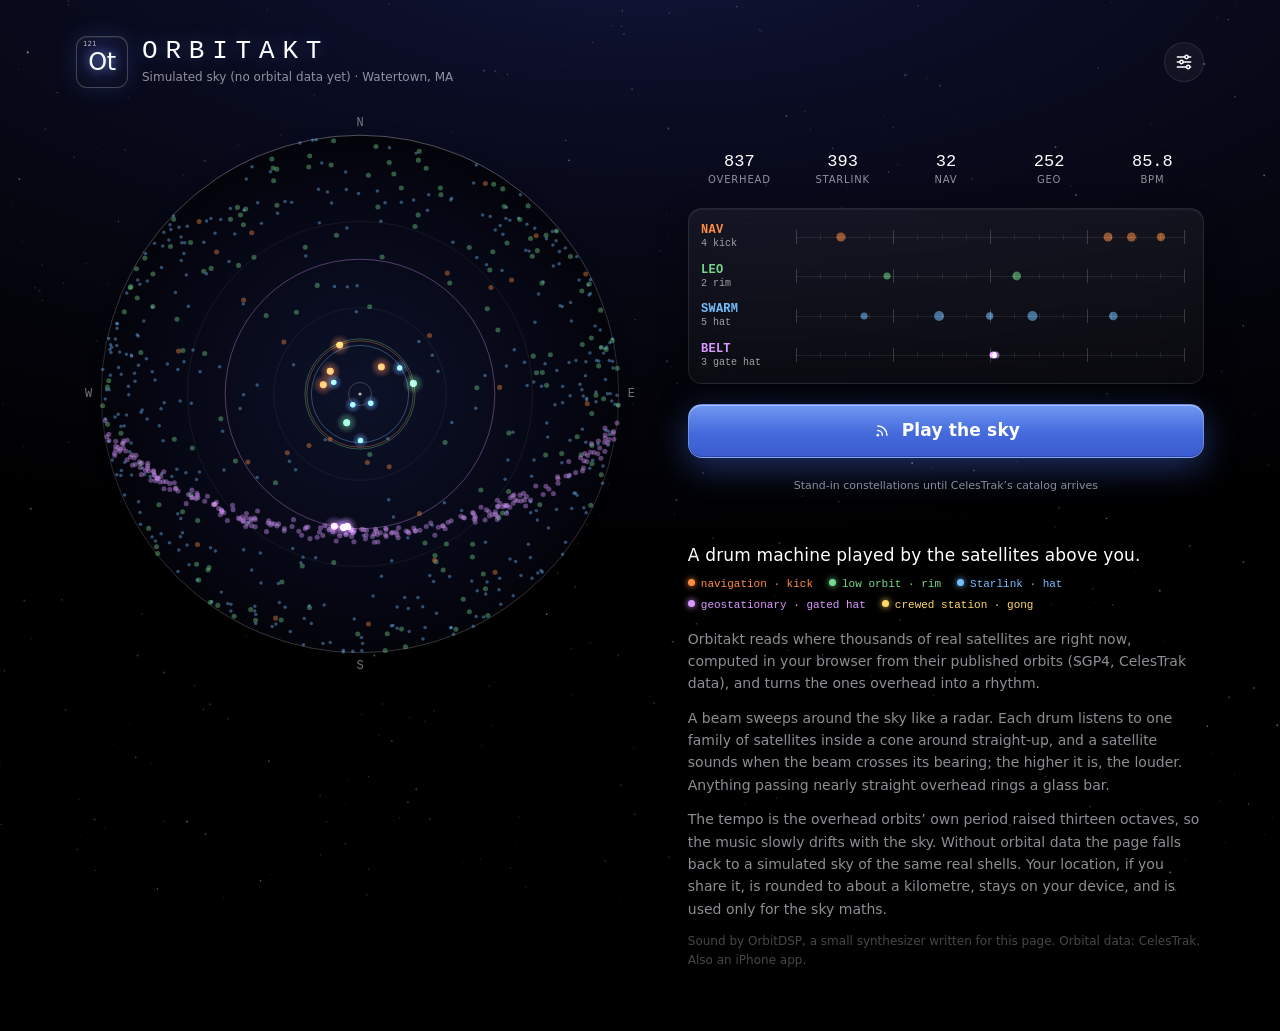
==== commit 1e32fb17: "Web: restyle to match the iPhone app Night-sky gradient with a starfield, ORBITAKT in light tracked " ====
--- a/docs/play/index.html
+++ b/docs/play/index.html
@@ -5,52 +5,198 @@
 <meta name="viewport" content="width=device-width, initial-scale=1, viewport-fit=cover">
 <title>Orbitakt</title>
 <meta name="description" content="A drum machine played by the satellites overhead. Live orbits, computed in your browser.">
-<meta name="theme-color" content="#0a0d14">
+<meta name="theme-color" content="#05060f">
+<meta name="color-scheme" content="dark">
 <style>
-:root { --bg:#0a0d14; --ink:#cfd6e6; --dim:#8a94ab; --line:rgba(160,180,220,.18); --accent:#9cc7ff; }
-* { box-sizing: border-box; }
-html, body { margin: 0; background: var(--bg); color: var(--ink); font: 15px/1.5 system-ui, -apple-system, "Segoe UI", sans-serif; }
-#app { max-width: 560px; margin: 0 auto; padding: 20px 16px 48px; padding-left: max(16px, env(safe-area-inset-left)); padding-right: max(16px, env(safe-area-inset-right)); }
-h1 { margin: 0; font-size: 28px; font-weight: 600; letter-spacing: .02em; }
-.tag { margin: 2px 0 0; color: var(--dim); }
-.status { margin: 14px 0 4px; color: var(--dim); font-size: 13px; min-height: 1.4em; }
+:root {
+  --bg0: #12163a; --bg1: #05060f; --bg2: #000;
+  --ink: rgba(255,255,255,.92); --dim: rgba(235,235,245,.6); --faint: rgba(235,235,245,.3);
+  --glass: rgba(255,255,255,.045); --glass-hi: rgba(255,255,255,.08); --hair: rgba(255,255,255,.09);
+  --accent: #5b8cff; --accent-hi: #7aa4ff; --switch: #34c759;
+  --nav: #ff8c40; --leo: #73d98c; --swarm: #73bfff; --belt: #d999ff; --crew: #ffd966;
+  --mono: ui-monospace, "SF Mono", SFMono-Regular, Menlo, Consolas, "Roboto Mono", monospace;
+  --sans: -apple-system, BlinkMacSystemFont, "SF Pro Text", "Inter", "Segoe UI", system-ui, sans-serif;
+}
+* { box-sizing: border-box; -webkit-tap-highlight-color: transparent; }
+html { background: var(--bg2); }
+body {
+  margin: 0; min-height: 100vh; color: var(--ink); font: 15px/1.45 var(--sans);
+  background: radial-gradient(120% 70% at 50% -8%, var(--bg0) 0%, #0a0c22 30%, var(--bg1) 62%, var(--bg2) 100%) fixed;
+  -webkit-font-smoothing: antialiased;
+}
+body.locked { overflow: hidden; }
+#stars { position: fixed; inset: 0; width: 100%; height: 100%; pointer-events: none; z-index: 0; }
+#app {
+  position: relative; z-index: 1; max-width: 520px; margin: 0 auto;
+  padding: max(14px, env(safe-area-inset-top)) max(16px, env(safe-area-inset-right)) 48px max(16px, env(safe-area-inset-left));
+}
+button { font: inherit; color: inherit; }
+:focus-visible { outline: 2px solid var(--accent-hi); outline-offset: 2px; border-radius: 8px; }
+
+/* ---------- Header ---------- */
+.top { display: flex; align-items: center; gap: 14px; padding: 8px 0 4px; }
+.tile {
+  flex: none; width: 46px; height: 46px; border-radius: 11px; position: relative;
+  background: radial-gradient(90% 90% at 50% 40%, #191e4a, #05060f);
+  border: 1px solid rgba(255,255,255,.22); box-shadow: 0 0 22px rgba(90,130,255,.18), inset 0 1px 0 rgba(255,255,255,.08);
+  display: grid; place-items: center; font: 300 21px/1 var(--sans); letter-spacing: -.02em; color: #fafbff;
+  text-shadow: 0 0 10px rgba(140,180,255,.7);
+}
+.tile small { position: absolute; top: 4px; left: 6px; font: 500 7px/1 var(--sans); letter-spacing: 0; text-shadow: none; color: rgba(255,255,255,.7); }
+.tile i { position: absolute; width: 4px; height: 4px; border-radius: 50%; background: #ffb060; box-shadow: 0 0 6px 1px rgba(255,160,80,.8); }
+.titles { flex: 1; min-width: 0; }
+h1 { margin: 0; font: 300 22px/1.15 var(--mono); letter-spacing: .3em; color: #fff; text-shadow: 0 0 18px rgba(120,160,255,.35); }
+.status { font-size: 12px; color: var(--dim); min-height: 1.4em; margin-top: 2px; }
+.badge { display: inline-flex; align-items: center; gap: 5px; font-size: 11px; margin-top: 2px; color: var(--crew); }
+.badge[hidden] { display: none; }
+.badge svg { width: 12px; height: 12px; }
+.iconbtn {
+  flex: none; width: 40px; height: 40px; border-radius: 50%; border: 1px solid var(--hair); background: var(--glass);
+  display: grid; place-items: center; cursor: pointer; color: #fff; transition: background .2s;
+  -webkit-backdrop-filter: blur(12px); backdrop-filter: blur(12px);
+}
+.iconbtn:hover { background: var(--glass-hi); }
+.iconbtn svg { width: 20px; height: 20px; }
+
+/* ---------- Main layout ---------- */
+.stage { display: grid; gap: 16px; margin-top: 12px; }
 .domewrap { position: relative; width: 100%; aspect-ratio: 1 / 1; }
-#dome { width: 100%; height: 100%; display: block; }
-.controls { display: flex; align-items: center; gap: 16px; margin: 6px 0 14px; }
-.play { min-width: 112px; height: 48px; border-radius: 24px; border: 1px solid var(--accent); background: transparent; color: var(--accent); font: 600 16px system-ui, sans-serif; cursor: pointer; }
-.play[aria-pressed="true"] { background: var(--accent); color: var(--bg); }
-.play:focus-visible, .btn:focus-visible, .mute:focus-visible, summary:focus-visible, select:focus-visible, input:focus-visible { outline: 2px solid var(--accent); outline-offset: 2px; }
-.crew { color: #ffd966; font-size: 14px; }
-.rows { display: grid; gap: 10px; }
-.rh { display: flex; align-items: center; gap: 10px; font-size: 13px; margin-bottom: 3px; }
-.rl { font-weight: 600; }
-.ri { color: var(--dim); flex: 1; }
-.mute { width: 28px; height: 24px; border-radius: 6px; border: 1px solid var(--line); background: transparent; color: var(--dim); font: 600 12px system-ui; cursor: pointer; }
-.mute.on { background: #ff5a5f; border-color: #ff5a5f; color: #fff; }
-.rowcanvas { width: 100%; height: 30px; display: block; border-radius: 6px; }
-.readings { display: flex; flex-wrap: wrap; gap: 6px 22px; margin: 18px 0 8px; align-items: baseline; }
-.reading b { font-size: 22px; font-weight: 600; margin-right: 6px; font-variant-numeric: tabular-nums; }
-.reading span { color: var(--dim); font-size: 13px; }
-.datanote { width: 100%; color: var(--dim); font-size: 12px; }
-.settings { margin-top: 18px; border-top: 1px solid var(--line); }
-details { border-bottom: 1px solid var(--line); }
-summary { padding: 12px 0; cursor: pointer; font-weight: 500; }
-.sec { padding: 0 0 12px; display: grid; gap: 10px; }
-.ctl { display: grid; grid-template-columns: 1fr 1.4fr auto; gap: 10px; align-items: center; font-size: 14px; }
-.ctl.check { grid-template-columns: auto 1fr; }
-.ctl output { color: var(--dim); font-size: 12px; min-width: 52px; text-align: right; font-variant-numeric: tabular-nums; }
-select, input[type=range] { width: 100%; }
-select { background: #141a28; color: var(--ink); border: 1px solid var(--line); border-radius: 6px; padding: 6px; grid-column: span 2; }
-.btn { justify-self: start; background: transparent; color: var(--accent); border: 1px solid var(--line); border-radius: 8px; padding: 8px 12px; font-size: 14px; cursor: pointer; }
-.note { margin-top: 28px; color: var(--dim); font-size: 14px; }
-.note h2 { color: var(--ink); font-size: 17px; margin: 0 0 8px; }
-.note .small { font-size: 12px; }
-@media (prefers-reduced-motion: reduce) { * { scroll-behavior: auto; } }
+.domewrap::before {
+  content: ""; position: absolute; inset: 4%; border-radius: 50%; pointer-events: none;
+  background: radial-gradient(closest-side, rgba(70,100,220,.20), rgba(70,100,220,.06) 70%, transparent);
+  filter: blur(18px);
+}
+#dome { position: relative; width: 100%; height: 100%; display: block; }
+.side { display: grid; gap: 16px; align-content: start; }
+
+.readings { display: grid; grid-template-columns: repeat(5, 1fr); }
+.reading { text-align: center; }
+.reading b { display: block; font: 400 17px/1.3 var(--mono); font-variant-numeric: tabular-nums; color: #fff; }
+.reading span { display: block; font-size: 10px; letter-spacing: .08em; text-transform: uppercase; color: var(--dim); }
+
+.panel {
+  background: linear-gradient(180deg, rgba(255,255,255,.055), rgba(255,255,255,.03));
+  border: 1px solid var(--hair); border-radius: 14px; padding: 12px;
+  box-shadow: inset 0 1px 0 rgba(255,255,255,.06), 0 10px 30px rgba(0,0,0,.35);
+  -webkit-backdrop-filter: blur(14px); backdrop-filter: blur(14px);
+}
+.rows { display: grid; gap: 8px; }
+.row { display: flex; align-items: center; gap: 10px; }
+.rlabel {
+  flex: none; width: 78px; text-align: left; background: none; border: 0; padding: 2px 0; cursor: pointer;
+  font-family: var(--mono); line-height: 1.25;
+}
+.rlabel b { display: block; font-size: 12px; font-weight: 600; letter-spacing: .02em; transition: color .2s, opacity .2s; }
+.rlabel span { display: block; font-size: 10px; color: rgba(255,255,255,.6); transition: opacity .2s; }
+.rlabel[aria-pressed="true"] b { color: rgba(255,255,255,.3) !important; }
+.rlabel[aria-pressed="true"] span { opacity: .45; }
+.rowcanvas { flex: 1; min-width: 0; height: 26px; display: block; }
+
+.play {
+  display: flex; align-items: center; justify-content: center; gap: 10px; width: 100%; height: 54px;
+  border-radius: 14px; border: 1px solid rgba(160,190,255,.45); cursor: pointer;
+  font: 600 17px/1 var(--sans); color: #fff; letter-spacing: .01em;
+  background: linear-gradient(180deg, rgba(118,160,255,.95) 0%, rgba(78,120,250,.88) 55%, rgba(66,104,235,.88) 100%);
+  box-shadow: inset 0 1px 0 rgba(255,255,255,.4), inset 0 -1px 0 rgba(0,0,40,.25), 0 10px 34px rgba(80,120,255,.38), 0 0 0 1px rgba(0,0,0,.2);
+  transition: background .35s, box-shadow .35s, transform .1s;
+  -webkit-backdrop-filter: blur(16px); backdrop-filter: blur(16px);
+}
+.play:active { transform: scale(.985); }
+.play svg { width: 20px; height: 20px; }
+.play[aria-pressed="true"] {
+  background: rgba(255,255,255,.14); border-color: rgba(255,255,255,.14);
+  box-shadow: inset 0 1px 0 rgba(255,255,255,.12), 0 6px 20px rgba(0,0,0,.3);
+}
+.datanote { text-align: center; font-size: 11px; color: var(--dim); min-height: 1.4em; }
+
+/* ---------- About ---------- */
+.about { margin-top: 30px; color: var(--dim); font-size: 14px; line-height: 1.6; }
+.about h2 { font: 300 17px/1.35 var(--sans); color: #fff; margin: 0 0 10px; letter-spacing: .01em; }
+.about p { margin: 0 0 12px; }
+.about .small { font-size: 12px; color: var(--faint); }
+.legend { display: flex; flex-wrap: wrap; gap: 6px 16px; margin: 4px 0 14px; font: 11px/1.4 var(--mono); }
+.legend span::before { content: ""; display: inline-block; width: 7px; height: 7px; border-radius: 50%; margin-right: 6px; background: currentColor; box-shadow: 0 0 6px currentColor; vertical-align: 1px; }
+
+/* ---------- Settings sheet ---------- */
+.scrim { position: fixed; inset: 0; z-index: 10; background: rgba(0,0,0,.45); opacity: 0; transition: opacity .3s; }
+.sheet {
+  position: fixed; z-index: 11; left: 0; right: 0; bottom: 0; max-height: 88vh; max-height: 88dvh;
+  margin: 0 auto; max-width: 560px; display: flex; flex-direction: column;
+  background: rgba(22,24,38,.86); border: 1px solid rgba(255,255,255,.1); border-bottom: 0; border-radius: 16px 16px 0 0;
+  -webkit-backdrop-filter: blur(30px) saturate(1.4); backdrop-filter: blur(30px) saturate(1.4);
+  box-shadow: 0 -20px 60px rgba(0,0,0,.5);
+  transform: translateY(102%); visibility: hidden; transition: transform .42s cubic-bezier(.2,.9,.25,1), visibility 0s linear .42s;
+}
+.sheet-open .scrim { opacity: 1; }
+.sheet-open .sheet { transform: none; visibility: visible; transition: transform .42s cubic-bezier(.2,.9,.25,1); }
+.grabber { width: 36px; height: 5px; border-radius: 3px; background: rgba(255,255,255,.25); margin: 6px auto 0; }
+.sheetbar { display: grid; grid-template-columns: 1fr auto 1fr; align-items: center; padding: 6px 16px 10px; border-bottom: 1px solid var(--hair); }
+.sheetbar h2 { margin: 0; font: 600 16px/1 var(--sans); grid-column: 2; }
+.done { justify-self: end; background: none; border: 0; color: var(--accent-hi); font-weight: 600; font-size: 16px; cursor: pointer; padding: 6px 2px; }
+.sheetbody { overflow-y: auto; -webkit-overflow-scrolling: touch; padding: 6px 16px max(28px, env(safe-area-inset-bottom)); overscroll-behavior: contain; }
+.group h3 { margin: 22px 16px 7px; font: 400 12px/1.2 var(--sans); letter-spacing: .04em; text-transform: uppercase; color: var(--dim); }
+.cells { background: rgba(255,255,255,.07); border-radius: 12px; overflow: hidden; }
+.cell { display: flex; align-items: center; gap: 12px; min-height: 46px; padding: 8px 16px; position: relative; font-size: 15px; }
+.cell + .cell::before { content: ""; position: absolute; top: 0; left: 16px; right: 0; border-top: 1px solid rgba(255,255,255,.09); }
+.cell.stack { flex-direction: column; align-items: stretch; gap: 8px; padding: 11px 16px 12px; }
+.cell .lbl { flex: 1; min-width: 0; }
+.cell.muted .lbl { color: var(--dim); }
+.foot { margin: 7px 16px 0; font-size: 12px; line-height: 1.45; color: var(--dim); }
+.ends { display: flex; justify-content: space-between; font-size: 13px; color: var(--dim); }
+.ends output { color: var(--dim); }
+
+/* iOS-style switch */
+.switch { appearance: none; -webkit-appearance: none; flex: none; width: 51px; height: 31px; margin: 0; border-radius: 16px; position: relative; cursor: pointer;
+  background: rgba(120,120,128,.32); transition: background .25s; }
+.switch::after { content: ""; position: absolute; top: 2px; left: 2px; width: 27px; height: 27px; border-radius: 50%; background: #fff;
+  box-shadow: 0 3px 8px rgba(0,0,0,.25), 0 1px 1px rgba(0,0,0,.16); transition: transform .25s cubic-bezier(.3,.8,.3,1); }
+.switch:checked { background: var(--switch); }
+.switch:checked::after { transform: translateX(20px); }
+
+/* iOS-style slider */
+.range { -webkit-appearance: none; appearance: none; width: 100%; height: 28px; margin: 0; background: transparent; cursor: pointer; --p: 50%; }
+.range::-webkit-slider-runnable-track { height: 4px; border-radius: 2px; background: linear-gradient(90deg, var(--accent) var(--p), rgba(120,120,128,.36) var(--p)); }
+.range::-moz-range-track { height: 4px; border-radius: 2px; background: rgba(120,120,128,.36); }
+.range::-moz-range-progress { height: 4px; border-radius: 2px; background: var(--accent); }
+.range::-webkit-slider-thumb { -webkit-appearance: none; width: 27px; height: 27px; margin-top: -11.5px; border-radius: 50%; background: #fff; border: 0; box-shadow: 0 3px 8px rgba(0,0,0,.25), 0 0 0 .5px rgba(0,0,0,.06); }
+.range::-moz-range-thumb { width: 27px; height: 27px; border-radius: 50%; background: #fff; border: 0; box-shadow: 0 3px 8px rgba(0,0,0,.25); }
+.range:disabled { opacity: .4; cursor: default; }
+
+/* iOS-style segmented control */
+.seg { display: grid; grid-auto-flow: column; grid-auto-columns: 1fr; gap: 2px; padding: 2px; border-radius: 9px; background: rgba(118,118,128,.24); width: 100%; }
+.seg button { border: 0; background: none; border-radius: 7px; padding: 6px 8px; font-size: 13px; font-weight: 500; cursor: pointer; color: #fff; transition: background .2s; }
+.seg button[aria-checked="true"] { background: rgba(99,99,102,.9); box-shadow: 0 3px 8px rgba(0,0,0,.12), 0 3px 1px rgba(0,0,0,.04); }
+
+/* Picker row: native select drawn as trailing value with chevrons */
+.pick { appearance: none; -webkit-appearance: none; border: 0; background: transparent; color: var(--dim); font: inherit; text-align: right; text-align-last: right;
+  padding: 4px 20px 4px 4px; max-width: 60%; cursor: pointer;
+  background-image: url("data:image/svg+xml,%3Csvg xmlns='http://www.w3.org/2000/svg' viewBox='0 0 10 16'%3E%3Cpath d='M2 6l3-3 3 3M2 10l3 3 3-3' fill='none' stroke='%23999' stroke-width='1.6' stroke-linecap='round' stroke-linejoin='round'/%3E%3C/svg%3E");
+  background-repeat: no-repeat; background-position: right center; background-size: 9px 14px; }
+.pick option { color: #000; }
+.linkbtn { background: none; border: 0; padding: 0; color: var(--accent-hi); font-size: 15px; cursor: pointer; text-align: left; }
+.linkbtn:disabled { color: var(--dim); cursor: default; }
+
+/* ---------- Wide screens: dome left, instrument right ---------- */
+@media (min-width: 900px) {
+  #app { max-width: 1160px; padding-top: 28px; }
+  .stage { grid-template-columns: minmax(0, 1.1fr) minmax(0, 1fr); gap: 44px; align-items: start; margin-top: 18px; }
+  .domewrap { position: sticky; top: 24px; }
+  .side { padding-top: 8%; gap: 20px; }
+  h1 { font-size: 26px; }
+  .tile { width: 52px; height: 52px; font-size: 24px; }
+  .sheet { left: auto; right: 0; top: 0; bottom: 0; max-height: none; width: 420px; border-radius: 0; border: 0; border-left: 1px solid rgba(255,255,255,.1); transform: translateX(102%); }
+  .grabber { display: none; }
+  .sheetbar { padding-top: 16px; }
+}
+@media (prefers-reduced-motion: reduce) {
+  .sheet, .scrim, .switch::after, .play { transition: none; }
+}
 </style>
 </head>
 <body>
+<canvas id="stars" aria-hidden="true"></canvas>
 <div id="app"></div>
-<noscript><p style="padding:20px">Orbitakt needs JavaScript and Web Audio.</p></noscript>
+<noscript><p style="padding:20px;position:relative">Orbitakt needs JavaScript and Web Audio.</p></noscript>
 <script type="text/plain" id="worklet-src">'use strict';
 /* Orbitakt's sound engine: a port of OrbitDSP.swift.
  *
@@ -1917,21 +2063,34 @@
 
 /* ui.js */
 'use strict';
-/* The page: dome, track rows, readings, settings. Everything here is presentation; the
- * model decides, the engine sounds. */
+/* The page: dome, track rows, readings, settings sheet. Everything here is presentation; the
+ * model decides, the engine sounds. The look follows the iPhone app: night-sky gradient, glowing
+ * dots, glass panels, monospaced readouts and an inset-grouped settings sheet. */
 
 (function () {
   const $ = (sel, root) => (root || document).querySelector(sel);
+  const SVGNS = 'http://www.w3.org/2000/svg';
   const el = (tag, props, ...kids) => {
     const n = document.createElement(tag);
     if (props) for (const k of Object.keys(props)) {
       if (k === 'class') n.className = props[k];
       else if (k === 'text') n.textContent = props[k];
+      else if (k === 'html') n.innerHTML = props[k];
       else if (k.startsWith('on')) n.addEventListener(k.slice(2), props[k]);
       else n.setAttribute(k, props[k]);
     }
     for (const c of kids) if (c != null) n.append(c);
     return n;
+  };
+  const icon = paths => '<svg viewBox="0 0 24 24" fill="none" stroke="currentColor" stroke-width="1.8" stroke-linecap="round" stroke-linejoin="round" aria-hidden="true">' + paths + '</svg>';
+  const ICON_SLIDERS = icon('<path d="M4 6h9M17 6h3M4 12h3M11 12h9M4 18h11M19 18h1"/><circle cx="15" cy="6" r="2"/><circle cx="9" cy="12" r="2"/><circle cx="17" cy="18" r="2"/>');
+  const ICON_WAVES = icon('<circle cx="7" cy="17" r="1.6" fill="currentColor" stroke="none"/><path d="M7 11.5a5.5 5.5 0 0 1 5.5 5.5M7 6a11 11 0 0 1 11 11"/>');
+  const ICON_STOP = '<svg viewBox="0 0 24 24" aria-hidden="true"><rect x="6" y="6" width="12" height="12" rx="2.5" fill="currentColor"/></svg>';
+  const ICON_CREW = icon('<circle cx="9" cy="8" r="3"/><path d="M3.5 19a5.5 5.5 0 0 1 11 0"/><circle cx="17" cy="9" r="2.3"/><path d="M15.5 14.2A4.5 4.5 0 0 1 21 18.5"/>');
+
+  const hexA = (hex, a) => {
+    const n = parseInt(hex.slice(1), 16);
+    return 'rgba(' + (n >> 16) + ',' + ((n >> 8) & 255) + ',' + (n & 255) + ',' + a.toFixed(3) + ')';
   };
 
   const engine = new OrbitEngine(document.getElementById('worklet-src').textContent);
@@ -1943,108 +2102,196 @@
   const domeCanvas = el('canvas', { id: 'dome', 'aria-label': 'Sky dome: satellites overhead, with the sweeping beam' });
   const playBtn = el('button', { id: 'play', class: 'play', type: 'button' });
   const statusEl = el('div', { class: 'status', role: 'status' });
-  const crewEl = el('div', { class: 'crew' });
+  const crewEl = el('div', { class: 'badge', html: ICON_CREW + '<span></span>' });
+  const gearBtn = el('button', { type: 'button', class: 'iconbtn', 'aria-label': 'Settings', 'aria-haspopup': 'dialog', html: ICON_SLIDERS });
   const rowsEl = el('div', { class: 'rows' });
   const readEl = el('div', { class: 'readings' });
-  const settingsEl = el('div', { class: 'settings' });
-  const noteEl = el('div', { class: 'note' });
+  const dataNoteEl = el('div', { class: 'datanote' });
 
   app.append(
-    el('header', null,
-      el('h1', { text: 'Orbitakt' }),
-      el('p', { class: 'tag', text: 'A drum machine played by the satellites above you.' })),
-    statusEl,
-    el('div', { class: 'domewrap' }, domeCanvas),
-    el('div', { class: 'controls' }, playBtn, crewEl),
-    rowsEl, readEl, settingsEl, noteEl);
-
-  // Track rows
+    el('header', { class: 'top' },
+      el('div', { class: 'tile', 'aria-hidden': 'true', html: '<small>121</small>Ot' }),
+      el('div', { class: 'titles' }, el('h1', { text: 'ORBITAKT' }), statusEl, crewEl),
+      gearBtn),
+    el('main', { class: 'stage' },
+      el('div', { class: 'domewrap' }, domeCanvas),
+      el('div', { class: 'side' },
+        readEl,
+        el('div', { class: 'panel' }, rowsEl),
+        playBtn,
+        dataNoteEl,
+        aboutSection())));
+
+  // Readings: five monospaced figures, like the app
+  const readRefs = ['overhead', 'starlink', 'nav', 'geo', 'bpm'].map(label => {
+    const b = el('b', { text: '–' });
+    readEl.append(el('div', { class: 'reading' }, b, el('span', { text: label })));
+    return b;
+  });
+
+  // Track rows: tap the label to mute, as on the phone
   const rowRefs = SPECS.map((spec, t) => {
     const canvas = el('canvas', { class: 'rowcanvas', 'aria-hidden': 'true' });
-    const label = el('span', { class: 'rl', style: 'color:' + spec.color, text: ['NAV · kick', 'LEO · rim', 'SWARM · hat', 'BELT · gate hat'][t] });
-    const info = el('span', { class: 'ri' });
-    const mute = el('button', { type: 'button', class: 'mute', 'aria-label': 'Mute ' + spec.sound, onclick: () => model.setMuted(!model.tracks[t].muted, t), text: 'M' });
-    rowsEl.append(el('div', { class: 'row' }, el('div', { class: 'rh' }, label, info, mute), canvas));
-    return { canvas, info, mute };
+    const name = el('b', { style: 'color:' + spec.color, text: FAM_LABEL[spec.fam] });
+    const info = el('span');
+    const label = el('button', { type: 'button', class: 'rlabel', onclick: () => model.setMuted(!model.tracks[t].muted, t) }, name, info);
+    rowsEl.append(el('div', { class: 'row' }, label, canvas));
+    return { canvas, info, label };
   });
 
-  // Settings
-  const sect = (title, ...kids) => el('details', null, el('summary', { text: title }), el('div', { class: 'sec' }, ...kids));
-  const slider = (label, key, min, max, step, fmt) => {
-    const out = el('output');
-    const inp = el('input', { type: 'range', min, max, step, 'aria-label': label });
-    inp.addEventListener('input', () => { model.setSetting(key, parseFloat(inp.value)); out.textContent = fmt(model.s[key]); });
-    const refresh = () => { inp.value = model.s[key]; out.textContent = fmt(model.s[key]); };
-    refresh();
-    return { node: el('label', { class: 'ctl' }, el('span', { text: label }), inp, out), refresh };
+  function aboutSection() {
+    return el('section', { class: 'about' },
+      el('h2', { text: 'A drum machine played by the satellites above you.' }),
+      el('div', { class: 'legend' },
+        el('span', { style: 'color:var(--nav)', text: 'navigation · kick' }),
+        el('span', { style: 'color:var(--leo)', text: 'low orbit · rim' }),
+        el('span', { style: 'color:var(--swarm)', text: 'Starlink · hat' }),
+        el('span', { style: 'color:var(--belt)', text: 'geostationary · gated hat' }),
+        el('span', { style: 'color:var(--crew)', text: 'crewed station · gong' })),
+      el('p', { text: 'Orbitakt reads where thousands of real satellites are right now, computed in your browser from their published orbits (SGP4, CelesTrak data), and turns the ones overhead into a rhythm.' }),
+      el('p', { text: 'A beam sweeps around the sky like a radar. Each drum listens to one family of satellites inside a cone around straight-up, and a satellite sounds when the beam crosses its bearing; the higher it is, the louder. Anything passing nearly straight overhead rings a glass bar.' }),
+      el('p', { text: 'The tempo is the overhead orbits’ own period raised thirteen octaves, so the music slowly drifts with the sky. Without orbital data the page falls back to a simulated sky of the same real shells. Your location, if you share it, is rounded to about a kilometre, stays on your device, and is used only for the sky maths.' }),
+      el('p', { class: 'small', text: 'Sound by OrbitDSP, a small synthesizer written for this page. Orbital data: CelesTrak. Also an iPhone app.' }));
+  }
+
+  // ---------- Settings sheet (inset-grouped, like the app's Form) ----------
+  const refreshers = [];
+  const reg = (node, refresh) => { if (refresh) { refreshers.push(refresh); refresh(); } return node; };
+
+  const group = (title, cells, foot, color) => el('section', { class: 'group' },
+    el('h3', color ? { style: 'color:' + color, text: title } : { text: title }),
+    el('div', { class: 'cells' }, ...cells),
+    foot ? el('p', { class: 'foot', text: foot }) : null);
+
+  const cellSwitch = (label, get, set) => {
+    const cb = el('input', { type: 'checkbox', class: 'switch', role: 'switch', 'aria-label': label });
+    cb.addEventListener('change', () => set(cb.checked));
+    return reg(el('label', { class: 'cell' }, el('span', { class: 'lbl', text: label }), cb), () => { cb.checked = !!get(); });
   };
-  const select = (label, key, options, conv) => {
-    const sel = el('select', { 'aria-label': label });
-    options.forEach(([v, txt]) => sel.append(el('option', { value: v, text: txt })));
-    sel.addEventListener('change', () => model.setSetting(key, conv ? conv(sel.value) : sel.value));
-    const refresh = () => { sel.value = String(model.s[key]); };
-    refresh();
-    return { node: el('label', { class: 'ctl' }, el('span', { text: label }), sel), refresh };
+  const paint = inp => {
+    const p = (parseFloat(inp.value) - parseFloat(inp.min)) / (parseFloat(inp.max) - parseFloat(inp.min));
+    inp.style.setProperty('--p', (p * 100).toFixed(1) + '%');
   };
-  const toggle = (label, key) => {
-    const cb = el('input', { type: 'checkbox', 'aria-label': label });
-    cb.addEventListener('change', () => model.setSetting(key, cb.checked));
-    const refresh = () => { cb.checked = !!model.s[key]; };
-    refresh();
-    return { node: el('label', { class: 'ctl check' }, cb, el('span', { text: label })), refresh };
+  const cellSlider = (text, min, max, step, get, set, opts) => {
+    opts = opts || {};
+    const head = el('span', { class: 'lbl' });
+    const inp = el('input', { type: 'range', class: 'range', min, max, step, 'aria-label': opts.aria || '' });
+    inp.addEventListener('input', () => { set(parseFloat(inp.value)); paint(inp); upd(); });
+    const top = opts.ends ? el('div', { class: 'ends' }, el('span', { text: opts.ends[0] }), head, el('span', { text: opts.ends[1] })) : head;
+    const node = el('div', { class: 'cell stack' }, top, inp);
+    const upd = () => {
+      head.textContent = text();
+      if (!opts.aria) inp.setAttribute('aria-label', text());
+      const dis = opts.disabled ? opts.disabled() : false;
+      inp.disabled = dis; node.classList.toggle('muted', dis);
+      if (opts.hidden) node.hidden = opts.hidden();
+    };
+    return reg(node, () => { if (document.activeElement !== inp) inp.value = get(); paint(inp); upd(); });
   };
-
+  const cellPick = (label, options, get, set) => {
+    const sel = el('select', { class: 'pick', 'aria-label': label });
+    const fill = () => {
+      const opts = typeof options === 'function' ? options() : options;
+      if (sel.options.length !== opts.length) sel.replaceChildren(...opts.map(([v, txt]) => el('option', { value: String(v), text: txt })));
+    };
+    sel.addEventListener('change', () => set(sel.value));
+    return reg(el('label', { class: 'cell' }, el('span', { class: 'lbl', text: label }), sel), () => { fill(); sel.value = String(get()); });
+  };
+  const cellSeg = (label, options, get, set) => {
+    const seg = el('div', { class: 'seg', role: 'radiogroup', 'aria-label': label });
+    const btns = options.map(([v, txt]) => {
+      const b = el('button', { type: 'button', role: 'radio', text: txt, onclick: () => { set(v); refresh(); } });
+      seg.append(b);
+      return [v, b];
+    });
+    const refresh = () => btns.forEach(([v, b]) => b.setAttribute('aria-checked', String(get()) === String(v) ? 'true' : 'false'));
+    return reg(el('div', { class: 'cell' }, seg), refresh);
+  };
+  const cellText = (text, hidden) => {
+    const n = el('div', { class: 'cell muted' }, el('span', { class: 'lbl' }));
+    return reg(n, () => { n.firstChild.textContent = text(); if (hidden) n.hidden = hidden(); });
+  };
+
+  const S = k => () => model.s[k];
+  const set = (k, conv) => v => model.setSetting(k, conv ? conv(v) : v);
   const pct = v => Math.round(v * 100) + '%';
-  const placeOpts = PLACES.map(p => [p.key, p.name]);
-  const placeSel = select('Place', 'place', placeOpts);
-  const locBtn = el('button', { type: 'button', class: 'btn', text: 'Use my location', onclick: async () => {
+
+  const locBtn = el('button', { type: 'button', class: 'linkbtn', text: 'Use my location' });
+  locBtn.addEventListener('click', async () => {
     locBtn.disabled = true; locBtn.textContent = 'Locating…';
     const ok = await model.useMyLocation();
     locBtn.disabled = false; locBtn.textContent = ok ? 'Using your location' : 'Location unavailable';
     refreshAll();
-  } });
-  const live = toggle('Real satellites (CelesTrak)', 'useLive');
-  const root = select('Key', 'rootPC', PITCH_NAMES.map((n, i) => [i, n]), Number);
-  const scale = select('Scale', 'scaleIndex', SCALES.map((s, i) => [i, s.name]), Number);
-  const tempoSrc = select('Tempo from', 'tempoSource', [['orbit', 'The orbits'], ['manual', 'Manual']]);
-  const bpm = slider('Manual tempo', 'manualBPM', 60, 132, 1, v => Math.round(v) + ' BPM');
-  const sweepLen = select('Sweep', 'division', [[2, 'Long (8 beats)'], [4, 'Short (4 beats)']], Number);
-  const swing = slider('Swing', 'swing', 0, 0.4, 0.01, pct);
-  const quant = slider('Quantize', 'quantize', 0, 1, 0.01, pct);
-  const dub = slider('Dub echo', 'dub', 0, 0.85, 0.01, pct);
-  const space = slider('Space (plate)', 'space', 0, 1, 0.01, pct);
-  const dust = toggle('Dust (hiss and crackle)', 'dustOn');
-  const ping = slider('Zenith ping radius', 'pingRadius', 1, 10, 0.5, v => v.toFixed(1) + '°');
-  const gong = toggle('Gong for a crewed station', 'gongOn');
-  const awake = toggle('Keep the screen awake while playing', 'keepAwake');
-
-  const coneCtl = SPECS.map((spec, t) => {
-    const out = el('output');
-    const inp = el('input', { type: 'range', min: 2, max: 90, step: 1, 'aria-label': spec.sound + ' cone' });
-    const auto = el('input', { type: 'checkbox', 'aria-label': spec.sound + ' cone auto' });
-    const sync = () => { const tr = model.tracks[t]; auto.checked = tr.auto; inp.disabled = tr.auto; out.textContent = (tr.auto ? 'auto ' : '') + Math.round(tr.cone) + '°'; };
-    auto.addEventListener('change', () => { model.setCone(auto.checked ? null : Math.max(2, Math.round(model.tracks[t].cone)), t); inp.value = model.tracks[t].cone; sync(); });
-    inp.addEventListener('input', () => { model.setCone(parseFloat(inp.value), t); sync(); });
-    return { node: el('label', { class: 'ctl' }, el('span', { style: 'color:' + spec.color, text: spec.sound + ' cone' }), auto, inp, out), sync, inp };
   });
-
-  settingsEl.append(
-    sect('Place and data', placeSel.node, locBtn, live.node),
-    sect('Key and tempo', root.node, scale.node, tempoSrc.node, bpm.node, sweepLen.node),
-    sect('Feel', swing.node, quant.node, dub.node, space.node, dust.node),
-    sect('Events', ping.node, gong.node),
-    sect('Cones (how much sky each drum listens to)', ...coneCtl.map(c => c.node)),
-    sect('Screen', awake.node));
-  const refreshAll = () => {
-    [placeSel, live, root, scale, tempoSrc, bpm, sweepLen, swing, quant, dub, space, dust, ping, gong, awake].forEach(c => c.refresh());
-  };
-
-  noteEl.append(
-    el('h2', { text: 'What is this?' }),
-    el('p', { text: 'Orbitakt reads where thousands of real satellites are right now, computed in your browser from their published orbits (SGP4, CelesTrak data), and turns the ones overhead into a rhythm.' }),
-    el('p', { text: 'A beam sweeps around the sky like a radar. Each drum listens to one family of satellites inside a cone around straight-up: navigation satellites play the kick, low-orbit ones the rimshot, the Starlink swarm the hats, and the geostationary belt a gated hat. A satellite sounds when the beam crosses its bearing; the higher it is, the louder. Anything passing nearly straight overhead rings a glass bar; a crewed station adds a gong.' }),
-    el('p', { text: 'The tempo is the overhead orbits’ own period raised thirteen octaves, so the music slowly drifts with the sky. Without orbital data the page falls back to a simulated sky of the same real shells. Your location, if you share it, is rounded to about a kilometre, stays on your device, and is used only for the sky maths.' }),
-    el('p', { class: 'small', text: 'Sound by OrbitDSP, a small synthesizer written for this page. Orbital data: CelesTrak.' }));
+  const placeOptions = () => (model.s.deviceLat != null ? [['device', 'My location']] : []).concat(PLACES.map(p => [p.key, p.name]));
+
+  const TRACK_FOOT = [
+    'GPS, Galileo, GLONASS and BeiDou, 20,000 km up. The cone holds about four on average; each kicks as the beam passes its bearing. They cross the sky in hours, so the kick pattern shifts slowly. A deep kick on the root.',
+    'Low orbits other than Starlink: OneWeb, Iridium, weather and science satellites. About two in the cone; each crosses the sky in roughly ten minutes, so you hear its hit slide through the sweep. A tuned rimshot, mostly into the echo, and each new arrival throws the echo open.',
+    'Starlink. Thousands of them, so the cone is narrow and hats drift, flam and merge as satellites cross. Metallic hats that brighten as more of the swarm is up; higher ones play louder.',
+    'The geostationary belt: a fixed arc across your sky, to the south in the northern hemisphere. It never moves, so these hits stay put: your location’s fingerprint. A hi-hat into a gated reverb, its metal tuned by position, darker in the east, brighter toward the west.',
+  ];
+  const trackGroups = SPECS.map((spec, t) => group(FAM_LABEL[spec.fam] + ' · ' + spec.sound, [
+    cellSwitch('Adaptive cone', () => model.tracks[t].auto,
+      on => model.setCone(on ? null : Math.max(2, Math.round(model.tracks[t].cone)), t)),
+    cellSlider(() => 'Cone: ' + Math.round(model.tracks[t].cone) + '° from the zenith · ' + model.tracks[t].inCone + ' inside',
+      2, 90, 1, () => model.tracks[t].cone, v => model.setCone(v, t), { disabled: () => model.tracks[t].auto }),
+    cellSwitch('Mute', () => model.tracks[t].muted, m => model.setMuted(m, t)),
+  ], TRACK_FOOT[t], spec.color));
+
+  const sheetBody = el('div', { class: 'sheetbody' },
+    group('Sky', [
+      cellSeg('Sky', [[true, 'Live'], [false, 'Simulated']], S('useLive'), v => model.setSetting('useLive', v)),
+      cellPick('Place', placeOptions, S('place'), set('place')),
+      el('div', { class: 'cell' }, locBtn),
+    ], 'Orbital elements from CelesTrak (celestrak.org), positioned in your browser with SGP4. Simulated uses the real constellations’ shells and densities with invented positions.'),
+    ...trackGroups,
+    group('Events', [
+      cellSlider(() => 'Zenith pings within ' + model.s.pingRadius.toFixed(model.s.pingRadius % 1 ? 1 : 0) + '° of straight up', 1, 10, 0.5, S('pingRadius'), set('pingRadius')),
+      cellSwitch('Gong while a crewed station is up', S('gongOn'), set('gongOn')),
+    ], 'Anything that passes almost directly overhead rings a glass bar, pitched by its catalog number. While the ISS or Tiangong is above the horizon, a gong sounds every four bars.'),
+    group('Music', [
+      cellPick('Scale', SCALES.map((s, i) => [i, s.name]), S('scaleIndex'), set('scaleIndex', Number)),
+      cellPick('Root', PITCH_NAMES.map((n, i) => [i, n]), S('rootPC'), set('rootPC', Number)),
+      cellSeg('Tempo', [['orbit', 'Orbit'], ['manual', 'Manual']], S('tempoSource'), v => { model.setSetting('tempoSource', v); refreshAll(); }),
+      cellSlider(() => Math.round(model.s.manualBPM) + ' BPM', 60, 132, 1, S('manualBPM'), set('manualBPM'), { hidden: () => model.s.tempoSource !== 'manual' }),
+      cellText(() => 'Orbit tempo: ' + model.orbitBPM.toFixed(1) + ' BPM', () => model.s.tempoSource === 'manual'),
+      cellSeg('Sweep', [[2, 'Every 2 bars'], [4, 'Every bar']], S('division'), v => model.setSetting('division', Number(v))),
+      cellSlider(() => 'Quantize ' + pct(model.s.quantize), 0, 1, 0.01, S('quantize'), set('quantize'), { ends: ['Literal', 'Grid'], aria: 'Quantize' }),
+      cellSlider(() => 'Swing: ' + pct(model.s.swing), 0, 0.4, 0.01, S('swing'), set('swing')),
+    ], 'Orbit tempo is the period of the low orbits overhead, thirteen octaves up: a 95-minute orbit × 2¹³ ≈ 86 BPM. The beam goes round your sky once per sweep, starting at north, and every satellite in a cone plays as the beam passes it. Literal plays each one exactly at its bearing; Grid snaps them to 16 slots per sweep. Swing applies to the grid.'),
+    group('Dub', [
+      cellSlider(() => 'Dub echo feedback: ' + pct(model.s.dub), 0, 0.85, 0.01, S('dub'), set('dub')),
+      cellSlider(() => 'Plate: ' + pct(model.s.space), 0, 1, 0.01, S('space'), set('space')),
+      cellSwitch('Dust', S('dustOn'), set('dustOn')),
+    ], 'A ping-pong echo on a dotted eighth, darker and rounder with every repeat. Whenever a low-orbit satellite crosses into its cone, or something passes straight overhead, the echo send is thrown open for a few seconds. Dust is a breath of hiss and crackle that thickens with the crowd overhead.'),
+    group('Screen', [
+      cellSwitch('Keep the screen awake while playing', S('keepAwake'), set('keepAwake')),
+    ]));
+
+  const doneBtn = el('button', { type: 'button', class: 'done', text: 'Done' });
+  const sheet = el('div', { class: 'sheet', role: 'dialog', 'aria-modal': 'true', 'aria-labelledby': 'sheet-title', inert: '' },
+    el('div', { class: 'grabber', 'aria-hidden': 'true' }),
+    el('div', { class: 'sheetbar' }, el('h2', { id: 'sheet-title', text: 'Settings' }), doneBtn),
+    sheetBody);
+  const scrim = el('div', { class: 'scrim', 'aria-hidden': 'true', style: 'pointer-events:none' });
+  document.body.append(scrim, sheet);
+
+  let sheetOpen = false;
+  function openSheet(open) {
+    sheetOpen = open;
+    document.body.classList.toggle('sheet-open', open);
+    document.body.classList.toggle('locked', open);
+    scrim.style.pointerEvents = open ? 'auto' : 'none';
+    if (open) { sheet.removeAttribute('inert'); app.setAttribute('inert', ''); refreshAll(); setTimeout(() => doneBtn.focus({ preventScroll: true }), 50); }
+    else { sheet.setAttribute('inert', ''); app.removeAttribute('inert'); gearBtn.focus({ preventScroll: true }); }
+  }
+  gearBtn.addEventListener('click', () => openSheet(true));
+  doneBtn.addEventListener('click', () => openSheet(false));
+  scrim.addEventListener('click', () => openSheet(false));
+  document.addEventListener('keydown', e => { if (e.key === 'Escape' && sheetOpen) openSheet(false); });
+
+  const refreshAll = () => refreshers.forEach(f => f());
 
   // ---------- Buttons and state ----------
   let wake = null;
@@ -2065,136 +2312,203 @@
   });
   engine.onstate = st => { if (st === 'interrupted' || st === 'suspended') { if (engine.wantsRunning && !document.hidden) engine.ctx.resume().catch(() => {}); } };
 
+  let shownPlaying = null;
   function renderText() {
-    playBtn.textContent = model.isPlaying ? 'Stop' : 'Play';
-    playBtn.setAttribute('aria-pressed', model.isPlaying ? 'true' : 'false');
+    if (shownPlaying !== model.isPlaying) {
+      shownPlaying = model.isPlaying;
+      playBtn.innerHTML = (model.isPlaying ? ICON_STOP : ICON_WAVES) + '<span>' + (model.isPlaying ? 'Stop' : 'Play the sky') + '</span>';
+      playBtn.setAttribute('aria-pressed', model.isPlaying ? 'true' : 'false');
+    }
     statusEl.textContent = model.status;
-    crewEl.textContent = model.crewNote || '';
-    crewEl.style.display = model.crewNote ? '' : 'none';
-    const sn = model.snapshot;
-    readEl.replaceChildren(
-      reading(Math.round(model.effectiveBPM), 'BPM'),
-      reading(sn.blips.length.toLocaleString('en-US'), 'above the horizon'),
-      reading(sn.catalogSize.toLocaleString('en-US'), model.live ? 'tracked' : 'simulated'),
-      el('div', { class: 'datanote', text: model.dataNote }));
+    crewEl.lastChild.textContent = model.crewNote || '';
+    crewEl.hidden = !model.crewNote;
+    const sn = model.snapshot, c = sn.counts;
+    const vals = [sn.blips.length, c[FAM.SWARM], c[FAM.NAV], c[FAM.BELT]].map(v => v.toLocaleString('en-US'));
+    vals.push(model.effectiveBPM.toFixed(1));
+    vals.forEach((v, i) => { if (readRefs[i].textContent !== v) readRefs[i].textContent = v; });
+    dataNoteEl.textContent = model.dataNote;
     model.tracks.forEach((tr, t) => {
-      rowRefs[t].info.textContent = tr.inCone + ' in ' + Math.round(tr.cone) + '°' + (tr.auto ? '' : ' (set)');
-      rowRefs[t].mute.classList.toggle('on', tr.muted);
-      rowRefs[t].mute.setAttribute('aria-pressed', tr.muted ? 'true' : 'false');
+      rowRefs[t].info.textContent = tr.hits.length + ' ' + SPECS[t].sound;
+      rowRefs[t].label.setAttribute('aria-pressed', tr.muted ? 'true' : 'false');
+      rowRefs[t].label.setAttribute('aria-label', FAM_LABEL[SPECS[t].fam] + ' ' + SPECS[t].sound + ', ' + tr.hits.length + ' satellites' + (tr.muted ? ', muted' : '') + '. Tap to ' + (tr.muted ? 'unmute' : 'mute'));
     });
-    coneCtl.forEach((c, t) => { if (document.activeElement !== c.inp) c.inp.value = model.tracks[t].cone; c.sync(); });
+    if (sheetOpen) refreshAll();
     wantWake();
   }
-  const reading = (v, l) => el('div', { class: 'reading' }, el('b', { text: String(v) }), el('span', { text: l }));
   let textDirty = true;
   model.onChange = () => { textDirty = true; };
 
   // ---------- Drawing ----------
-  const reduce = window.matchMedia && matchMedia('(prefers-reduced-motion: reduce)').matches;
-  function fit(c, h) {
+  function fit(c) {
     const dpr = Math.min(2, window.devicePixelRatio || 1);
-    const w = Math.max(1, c.clientWidth), hh = h || Math.max(1, c.clientHeight);
-    if (c.width !== Math.round(w * dpr) || c.height !== Math.round(hh * dpr)) { c.width = Math.round(w * dpr); c.height = Math.round(hh * dpr); }
+    const w = Math.max(1, c.clientWidth), h = Math.max(1, c.clientHeight);
+    if (c.width !== Math.round(w * dpr) || c.height !== Math.round(h * dpr)) { c.width = Math.round(w * dpr); c.height = Math.round(h * dpr); }
     const g = c.getContext('2d');
     g.setTransform(dpr, 0, 0, dpr, 0, 0);
-    return { g, w, h: hh };
-  }
-  const css = getComputedStyle(document.documentElement);
-  const INK = css.getPropertyValue('--ink').trim() || '#cfd6e6';
+    return { g, w, h };
+  }
+  const dot = (g, x, y, r) => { g.beginPath(); g.arc(x, y, r, 0, 6.2832); };
+  const glow = (g, x, y, r, col, a) => {
+    const gr = g.createRadialGradient(x, y, 0, x, y, r);
+    gr.addColorStop(0, hexA(col, a)); gr.addColorStop(1, hexA(col, 0));
+    g.fillStyle = gr; dot(g, x, y, r); g.fill();
+  };
+
+  // A still starfield behind everything, drawn once per resize
+  const starCanvas = $('#stars');
+  function drawStars() {
+    const { g, w, h } = fit(starCanvas);
+    g.clearRect(0, 0, w, h);
+    let seed = 121;
+    const rnd = () => { seed = (seed * 16807) % 2147483647; return seed / 2147483647; };
+    const n = Math.round(w * h / 2600);
+    for (let i = 0; i < n; i++) {
+      const x = rnd() * w, y = rnd() * h, a = 0.08 + 0.5 * rnd() * rnd(), r = 0.35 + rnd() * 0.75;
+      g.fillStyle = rnd() < 0.25 ? 'rgba(190,210,255,' + a + ')' : 'rgba(255,255,255,' + a + ')';
+      dot(g, x, y, r); g.fill();
+    }
+  }
+  drawStars();
+  window.addEventListener('resize', drawStars);
 
   function drawDome() {
     const { g, w, h } = fit(domeCanvas);
-    const R = Math.min(w, h) / 2 - 22, cx = w / 2, cy = h / 2;
+    const k = Math.max(1, Math.min(w, h) / 360);          // phone-sized dome = 1
+    const R = Math.min(w, h) / 2 - 16 * k, cx = w / 2, cy = h / 2;
     g.clearRect(0, 0, w, h);
     const sn = model.snapshot;
-    const bm = engine.beam();
-    const sweep = bm.sweep;
-    const pt = (az, zen) => [cx + R * (zen / 90) * Math.sin(az * Math.PI / 180), cy - R * (zen / 90) * Math.cos(az * Math.PI / 180)];
-
-    // Sky disc and rings
-    const grad = g.createRadialGradient(cx, cy, 0, cx, cy, R);
-    grad.addColorStop(0, 'rgba(40,60,110,.35)'); grad.addColorStop(1, 'rgba(10,14,26,.15)');
-    g.fillStyle = grad; g.beginPath(); g.arc(cx, cy, R, 0, 7); g.fill();
-    g.strokeStyle = 'rgba(160,180,220,.22)'; g.lineWidth = 1;
-    for (const e of [0, 30, 60]) { g.beginPath(); g.arc(cx, cy, R * (1 - e / 90), 0, 7); g.stroke(); }
-    g.beginPath(); g.moveTo(cx - R, cy); g.lineTo(cx + R, cy); g.moveTo(cx, cy - R); g.lineTo(cx, cy + R); g.stroke();
-    g.fillStyle = 'rgba(190,205,235,.7)'; g.font = '600 12px system-ui, sans-serif'; g.textAlign = 'center'; g.textBaseline = 'middle';
-    g.fillText('N', cx, cy - R - 11); g.fillText('S', cx, cy + R + 11); g.fillText('E', cx + R + 11, cy); g.fillText('W', cx - R - 11, cy);
-
-    // Cones
-    g.setLineDash([3, 4]);
+    const playing = model.isPlaying;
+    const sweep = engine.beam().sweep;
+    const pt = (az, zen) => {
+      const r = R * Math.min(90, Math.max(0, zen)) / 90, a = az * Math.PI / 180;
+      return [cx + r * Math.sin(a), cy - r * Math.cos(a)];
+    };
+
+    // The sky disc: deep blue at the zenith to near-black at the horizon
+    const disc = g.createRadialGradient(cx, cy, 0, cx, cy, R);
+    disc.addColorStop(0, 'rgb(13,18,41)'); disc.addColorStop(0.75, 'rgb(6,7,20)'); disc.addColorStop(1, 'rgb(3,3,10)');
+    g.fillStyle = disc; dot(g, cx, cy, R); g.fill();
+    // Glass rim: brighter at the top, like light catching the edge
+    const rim = g.createLinearGradient(0, cy - R, 0, cy + R);
+    rim.addColorStop(0, 'rgba(255,255,255,.30)'); rim.addColorStop(0.5, 'rgba(255,255,255,.12)'); rim.addColorStop(1, 'rgba(255,255,255,.20)');
+    g.strokeStyle = rim; g.lineWidth = 1; dot(g, cx, cy, R); g.stroke();
+    // A dub throw lights the horizon in the rimshot's colour while the echo spirals
+    if (model.throwLevel > 0.02) {
+      const th = model.throwLevel;
+      g.strokeStyle = hexA(SPECS[1].color, 0.55 * th); g.lineWidth = 1 + 3 * th;
+      dot(g, cx, cy, R); g.stroke();
+    }
+    g.strokeStyle = 'rgba(255,255,255,.06)'; g.lineWidth = 1;
+    for (const z of [30, 60]) { dot(g, cx, cy, R * z / 90); g.stroke(); }
+    g.fillStyle = 'rgba(255,255,255,.45)';
+    g.font = '500 ' + Math.round(9 * Math.min(k, 1.35)) + 'px ui-monospace, "SF Mono", Menlo, monospace';
+    g.textAlign = 'center'; g.textBaseline = 'middle';
+    const lr = R + 8 * k;
+    g.fillText('N', cx, cy - lr); g.fillText('S', cx, cy + lr); g.fillText('E', cx + lr, cy); g.fillText('W', cx - lr, cy);
+
+    // Cones: one ring per track, solid when adaptive, dashed when set by hand
     SPECS.forEach((spec, t) => {
-      g.strokeStyle = spec.color + '88';
-      g.beginPath(); g.arc(cx, cy, R * (model.tracks[t].cone / 90), 0, 7); g.stroke();
+      const tr = model.tracks[t];
+      g.setLineDash(tr.auto ? [] : [3, 3]);
+      g.strokeStyle = hexA(spec.color, tr.muted ? 0.12 : 0.35); g.lineWidth = 1;
+      dot(g, cx, cy, R * Math.min(90, tr.cone) / 90); g.stroke();
     });
     g.setLineDash([]);
 
-    // The beam: a faint wedge trailing behind the line
+    // The beam: the playhead itself, from north, clockwise, with a soft trailing wedge
     const a = sweep * 2 * Math.PI - Math.PI / 2;
-    const wedge = g.createConicGradient ? g.createConicGradient(a - 0.9, cx, cy) : null;
-    if (wedge) {
-      wedge.addColorStop(0, 'rgba(160,200,255,0)'); wedge.addColorStop(0.14, 'rgba(160,200,255,.18)'); wedge.addColorStop(0.1432, 'rgba(160,200,255,0)'); wedge.addColorStop(1, 'rgba(160,200,255,0)');
-      g.fillStyle = wedge; g.beginPath(); g.arc(cx, cy, R, 0, 7); g.fill();
-    }
-    g.strokeStyle = 'rgba(190,220,255,.85)'; g.lineWidth = 1.5;
-    g.beginPath(); g.moveTo(cx, cy); g.lineTo(cx + R * Math.cos(a), cy + R * Math.sin(a)); g.stroke();
-
-    // Every satellite above the horizon, small and dim
+    if (playing) {
+      if (g.createConicGradient) {
+        const wedge = g.createConicGradient(a - 0.9, cx, cy);
+        wedge.addColorStop(0, 'rgba(170,200,255,0)'); wedge.addColorStop(0.143, 'rgba(170,200,255,.09)'); wedge.addColorStop(0.1433, 'rgba(170,200,255,0)'); wedge.addColorStop(1, 'rgba(170,200,255,0)');
+        g.fillStyle = wedge; dot(g, cx, cy, R); g.fill();
+      }
+      const beam = g.createLinearGradient(cx, cy, cx + R * Math.cos(a), cy + R * Math.sin(a));
+      beam.addColorStop(0, 'rgba(255,255,255,.05)'); beam.addColorStop(1, 'rgba(255,255,255,.45)');
+      g.strokeStyle = beam; g.lineWidth = 1;
+      g.beginPath(); g.moveTo(cx, cy); g.lineTo(cx + R * Math.cos(a), cy + R * Math.sin(a)); g.stroke();
+    }
+
+    // Which satellites are playing
     const inCone = new Map();
-    model.tracks.forEach((tr, t) => tr.hits.forEach(h => inCone.set(h.id, t)));
+    model.tracks.forEach((tr, t) => tr.hits.forEach(hh => inCone.set(hh.id, t)));
+    // Everything else above the horizon: small and dim in its family's colour
     for (const b of sn.blips) {
-      if (inCone.has(b.id) && b.fam === SPECS[inCone.get(b.id)].fam) continue;
+      const t = inCone.get(b.id);
+      if (t != null && b.fam === SPECS[t].fam) continue;
+      if (b.fam === FAM.CREW) continue;
       const [x, y] = pt(b.az, b.zenith);
-      g.fillStyle = FAM_COLOR[b.fam] + '55';
-      g.fillRect(x - 1, y - 1, 2, 2);
-    }
-    // The ones playing, bright, flaring as the beam passes
+      if (b.fam === FAM.OTHER) { g.fillStyle = 'rgba(255,255,255,.22)'; dot(g, x, y, 0.8 * k); g.fill(); continue; }
+      g.fillStyle = hexA(FAM_COLOR[b.fam], 0.4);
+      dot(g, x, y, (b.fam === FAM.SWARM ? 1.1 : 1.6) * k); g.fill();
+    }
+    // The lit ones glow, and flash as the beam passes
+    g.globalCompositeOperation = 'lighter';
     for (const b of sn.blips) {
       const t = inCone.get(b.id);
       if (t == null || b.fam !== SPECS[t].fam) continue;
       const [x, y] = pt(b.az, b.zenith);
-      let d = sweep - b.az / 360; d -= Math.floor(d);                   // how far past the satellite the beam is
-      const flare = model.isPlaying ? Math.exp(-d * 14) : 0;
       const col = SPECS[t].color;
-      if (flare > 0.02) { g.fillStyle = col + Math.round(flare * 90).toString(16).padStart(2, '0'); g.beginPath(); g.arc(x, y, 4 + 12 * flare, 0, 7); g.fill(); }
-      g.fillStyle = col; g.beginPath(); g.arc(x, y, 2.4 + 1.6 * flare, 0, 7); g.fill();
-    }
-    // Crewed station
+      let flash = 0;
+      if (playing && !model.tracks[t].muted) {
+        let d = sweep - model.firePhase(b.az / 360); d -= Math.floor(d);
+        if (d < 0.05) flash = 1 - d / 0.05;
+      }
+      const r = (b.fam === FAM.SWARM ? 1.1 : 1.6) * k;
+      glow(g, x, y, r * (3 + 4 * flash) + 2 * k, col, 0.5 + 0.4 * flash);
+      g.fillStyle = col; dot(g, x, y, r + 0.6 * k + 1.6 * k * flash); g.fill();
+    }
+    // Crewed station: a golden glow
     for (const b of sn.blips) if (b.fam === FAM.CREW && b.el > 0) {
       const [x, y] = pt(b.az, b.zenith);
-      g.strokeStyle = CREW_COLOR; g.lineWidth = 1.5; g.beginPath(); g.arc(x, y, 5, 0, 7); g.stroke();
-    }
-    // Zenith pings
+      glow(g, x, y, 9 * k, CREW_COLOR, 0.6);
+      g.fillStyle = CREW_COLOR; dot(g, x, y, 3.2 * k); g.fill();
+    }
+    g.globalCompositeOperation = 'source-over';
+
+    // Zenith pings: a ring spreading from where it passed overhead
     const now = performance.now() / 1000;
     for (const p of model.pings) {
-      const age = now - p.t; if (age > 2.5) continue;
+      const age = now - p.t; if (age < 0 || age > 6) continue;
       const [x, y] = pt(p.az, 90 - p.el);
-      g.strokeStyle = 'rgba(255,255,255,' + (0.8 * (1 - age / 2.5)).toFixed(2) + ')'; g.lineWidth = 1.5;
-      g.beginPath(); g.arc(x, y, 4 + age * 14, 0, 7); g.stroke();
-    }
-    // Zenith mark
-    g.fillStyle = 'rgba(255,255,255,.5)'; g.fillRect(cx - 1, cy - 1, 2, 2);
-  }
-
+      g.strokeStyle = 'rgba(255,255,255,' + (0.6 * (1 - age / 6)).toFixed(3) + ')'; g.lineWidth = 1.2;
+      dot(g, x, y, (4 + age * 18) * k); g.stroke();
+    }
+    g.strokeStyle = 'rgba(255,255,255,.25)'; g.lineWidth = 0.8;
+    dot(g, cx, cy, Math.max(2, R * model.s.pingRadius / 90)); g.stroke();
+    g.fillStyle = 'rgba(255,255,255,.7)'; dot(g, cx, cy, 1.6); g.fill();
+  }
+
+  // Each track's radar line: dots where its satellites play in the sweep, sized by height
   function drawRows() {
-    const sweep = engine.beam().sweep;
+    const sweep = engine.beam().sweep, playing = model.isPlaying;
     SPECS.forEach((spec, t) => {
-      const { g, w, h } = fit(rowRefs[t].canvas, 30);
+      const { g, w, h } = fit(rowRefs[t].canvas);
+      const y = h / 2, pad = 7, W = w - 2 * pad;
       g.clearRect(0, 0, w, h);
-      g.fillStyle = 'rgba(160,180,220,.07)'; g.fillRect(0, 0, w, h);
-      g.fillStyle = 'rgba(160,180,220,.18)';
-      for (let i = 0; i < 16; i++) g.fillRect(Math.round(i * w / 16), i % 4 === 0 ? 0 : h - 5, 1, i % 4 === 0 ? h : 5);
+      for (let s = 0; s <= GRID_SLOTS; s++) {
+        const x = Math.round(pad + W * s / GRID_SLOTS) + 0.5, beat = s % 4 === 0, th = beat ? 7 : 3;
+        g.strokeStyle = beat ? 'rgba(255,255,255,.18)' : 'rgba(255,255,255,.08)'; g.lineWidth = 1;
+        g.beginPath(); g.moveTo(x, y - th); g.lineTo(x, y + th); g.stroke();
+      }
+      g.strokeStyle = 'rgba(255,255,255,.08)';
+      g.beginPath(); g.moveTo(pad, y + 0.5); g.lineTo(pad + W, y + 0.5); g.stroke();
       const muted = model.tracks[t].muted;
+      g.globalCompositeOperation = 'lighter';
       for (const hit of model.tracks[t].hits) {
-        const ph = model.firePhase(hit.phase);
-        let d = sweep - ph; d -= Math.floor(d);
-        const flare = model.isPlaying && !muted ? Math.exp(-d * 10) : 0;
-        const x = ph * w, bh = 5 + hit.vel * (h - 10);
-        g.fillStyle = spec.color + (muted ? '33' : (flare > 0.05 ? 'ff' : '99'));
-        g.fillRect(x - 1.5, h - bh - 1, 3, bh);
-        if (flare > 0.05) { g.fillStyle = spec.color + Math.round(flare * 70).toString(16).padStart(2, '0'); g.fillRect(x - 6, 0, 12, h); }
+        const f = model.firePhase(hit.phase), x = pad + W * f;
+        let flash = 0;
+        if (playing && !muted) { let d = sweep - f; d -= Math.floor(d); if (d < 0.04) flash = 1 - d / 0.04; }
+        const r = 2.5 + 3 * hit.vel + 3 * flash;
+        if (flash > 0) glow(g, x, y, r * 2.4, spec.color, 0.55 * flash);
+        g.fillStyle = hexA(spec.color, muted ? 0.2 : 0.55 + 0.45 * flash);
+        dot(g, x, y, r); g.fill();
       }
-      g.fillStyle = 'rgba(200,225,255,.9)'; g.fillRect(sweep * w - 1, 0, 2, h);
+      g.globalCompositeOperation = 'source-over';
+      if (playing) {
+        const x = pad + W * sweep;
+        g.fillStyle = 'rgba(255,255,255,.5)'; g.fillRect(x - 0.5, 1, 1, h - 2);
+      }
     });
   }
 
@@ -2206,7 +2520,6 @@
     }
     requestAnimationFrame(frame);
   }
-  refreshAll();
   renderText();
   requestAnimationFrame(frame);
 })();
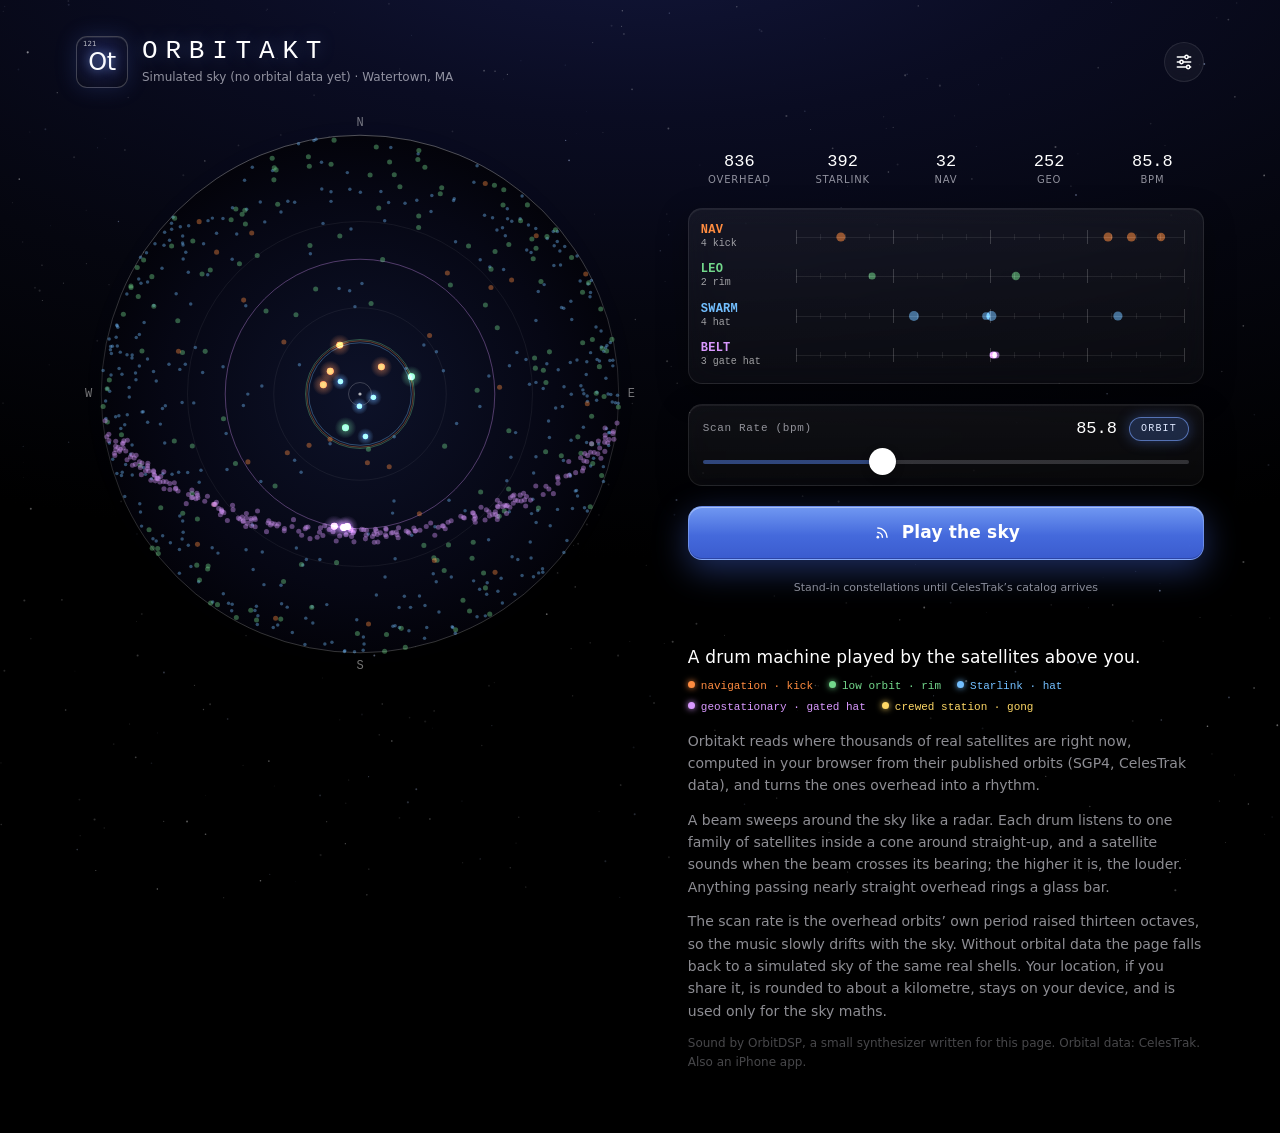
==== commit 34b90f48: "Web: Scan Rate (bpm) control on the front page Slider sets your own scan rate (the beam's tempo); Or" ====
--- a/docs/play/index.html
+++ b/docs/play/index.html
@@ -92,6 +92,15 @@
 .rlabel[aria-pressed="true"] span { opacity: .45; }
 .rowcanvas { flex: 1; min-width: 0; height: 26px; display: block; }
 
+.tempo { display: grid; grid-template-columns: 1fr auto auto; grid-template-areas: "l v p" "s s s"; align-items: center; gap: 4px 12px; padding: 12px 14px 6px; }
+.tempo .tl { grid-area: l; } .tempo output { grid-area: v; } .tempo .pill { grid-area: p; } .tempo .range { grid-area: s; height: 34px; }
+.tempo .tl { font: 500 11px/1.2 var(--mono); letter-spacing: .06em; color: var(--dim); white-space: nowrap; }
+.tempo output { font: 400 17px/1 var(--mono); font-variant-numeric: tabular-nums; color: #fff; min-width: 44px; text-align: right; white-space: nowrap; }
+.tempo output small { font-size: 10px; letter-spacing: .08em; color: var(--dim); margin-left: 4px; }
+.tempo.orbit .range { --accent: rgba(91,140,255,.45); }
+.pill { border: 1px solid var(--hair); background: rgba(255,255,255,.04); border-radius: 999px; padding: 6px 11px; cursor: pointer;
+  font: 500 10px/1 var(--mono); letter-spacing: .12em; text-transform: uppercase; color: var(--dim); transition: all .2s; }
+.pill[aria-pressed="true"] { color: #dfe8ff; border-color: rgba(122,164,255,.6); background: rgba(91,140,255,.22); box-shadow: 0 0 14px rgba(91,140,255,.35); }
 .play {
   display: flex; align-items: center; justify-content: center; gap: 10px; width: 100%; height: 54px;
   border-radius: 14px; border: 1px solid rgba(160,190,255,.45); cursor: pointer;
@@ -1526,6 +1535,9 @@
       case 'space': this.engine.setSpace(v); break;
       case 'useLive': this._reloadCatalog(); break;
       case 'place': this._applyPlace(); break;
+      case 'manualBPM': case 'tempoSource':          // answer at once, not at the next sky tick
+        this.effectiveBPM = this.s.tempoSource === 'orbit' ? this.orbitBPM : this.s.manualBPM;
+        this.engine.set('bpm', this.effectiveBPM); break;
     }
     this._save();
     this._emit();
@@ -2108,6 +2120,28 @@
   const readEl = el('div', { class: 'readings' });
   const dataNoteEl = el('div', { class: 'datanote' });
 
+  // Scan rate (the tempo), right on the front: drag to take over, tap Orbit to give it back to the sky
+  const tempoOut = el('output');
+  const tempoRange = el('input', { type: 'range', class: 'range', min: 60, max: 132, step: 1, 'aria-label': 'Scan rate in bpm' });
+  const orbitBtn = el('button', { type: 'button', class: 'pill', text: 'Orbit', title: 'Follow the orbits overhead' });
+  const tempoEl = el('div', { class: 'panel tempo' }, el('span', { class: 'tl', text: 'Scan Rate (bpm)' }), tempoRange, tempoOut, orbitBtn);
+  function showTempo() {
+    const orbit = model.s.tempoSource === 'orbit';
+    const bpmNow = orbit ? model.orbitBPM : model.s.manualBPM;
+    tempoEl.classList.toggle('orbit', orbit);
+    orbitBtn.setAttribute('aria-pressed', orbit ? 'true' : 'false');
+    orbitBtn.setAttribute('aria-label', orbit ? 'Following the orbits' : 'Follow the orbits');
+    if (document.activeElement !== tempoRange) tempoRange.value = Math.round(bpmNow);
+    tempoRange.style.setProperty('--p', ((tempoRange.value - 60) / 72 * 100).toFixed(1) + '%');
+    tempoOut.textContent = orbit ? bpmNow.toFixed(1) : String(Math.round(bpmNow));
+  }
+  tempoRange.addEventListener('input', () => {
+    if (model.s.tempoSource !== 'manual') model.setSetting('tempoSource', 'manual');
+    model.setSetting('manualBPM', parseFloat(tempoRange.value));
+    showTempo();
+  });
+  orbitBtn.addEventListener('click', () => { model.setSetting('tempoSource', 'orbit'); showTempo(); });
+
   app.append(
     el('header', { class: 'top' },
       el('div', { class: 'tile', 'aria-hidden': 'true', html: '<small>121</small>Ot' }),
@@ -2118,6 +2152,7 @@
       el('div', { class: 'side' },
         readEl,
         el('div', { class: 'panel' }, rowsEl),
+        tempoEl,
         playBtn,
         dataNoteEl,
         aboutSection())));
@@ -2150,7 +2185,7 @@
         el('span', { style: 'color:var(--crew)', text: 'crewed station · gong' })),
       el('p', { text: 'Orbitakt reads where thousands of real satellites are right now, computed in your browser from their published orbits (SGP4, CelesTrak data), and turns the ones overhead into a rhythm.' }),
       el('p', { text: 'A beam sweeps around the sky like a radar. Each drum listens to one family of satellites inside a cone around straight-up, and a satellite sounds when the beam crosses its bearing; the higher it is, the louder. Anything passing nearly straight overhead rings a glass bar.' }),
-      el('p', { text: 'The tempo is the overhead orbits’ own period raised thirteen octaves, so the music slowly drifts with the sky. Without orbital data the page falls back to a simulated sky of the same real shells. Your location, if you share it, is rounded to about a kilometre, stays on your device, and is used only for the sky maths.' }),
+      el('p', { text: 'The scan rate is the overhead orbits’ own period raised thirteen octaves, so the music slowly drifts with the sky. Without orbital data the page falls back to a simulated sky of the same real shells. Your location, if you share it, is rounded to about a kilometre, stays on your device, and is used only for the sky maths.' }),
       el('p', { class: 'small', text: 'Sound by OrbitDSP, a small synthesizer written for this page. Orbital data: CelesTrak. Also an iPhone app.' }));
   }
 
@@ -2253,13 +2288,13 @@
     group('Music', [
       cellPick('Scale', SCALES.map((s, i) => [i, s.name]), S('scaleIndex'), set('scaleIndex', Number)),
       cellPick('Root', PITCH_NAMES.map((n, i) => [i, n]), S('rootPC'), set('rootPC', Number)),
-      cellSeg('Tempo', [['orbit', 'Orbit'], ['manual', 'Manual']], S('tempoSource'), v => { model.setSetting('tempoSource', v); refreshAll(); }),
-      cellSlider(() => Math.round(model.s.manualBPM) + ' BPM', 60, 132, 1, S('manualBPM'), set('manualBPM'), { hidden: () => model.s.tempoSource !== 'manual' }),
-      cellText(() => 'Orbit tempo: ' + model.orbitBPM.toFixed(1) + ' BPM', () => model.s.tempoSource === 'manual'),
+      cellSeg('Scan rate', [['orbit', 'Orbit'], ['manual', 'Manual']], S('tempoSource'), v => { model.setSetting('tempoSource', v); refreshAll(); }),
+      cellSlider(() => 'Scan rate: ' + Math.round(model.s.manualBPM) + ' bpm', 60, 132, 1, S('manualBPM'), set('manualBPM'), { hidden: () => model.s.tempoSource !== 'manual' }),
+      cellText(() => 'Orbit scan rate: ' + model.orbitBPM.toFixed(1) + ' bpm', () => model.s.tempoSource === 'manual'),
       cellSeg('Sweep', [[2, 'Every 2 bars'], [4, 'Every bar']], S('division'), v => model.setSetting('division', Number(v))),
       cellSlider(() => 'Quantize ' + pct(model.s.quantize), 0, 1, 0.01, S('quantize'), set('quantize'), { ends: ['Literal', 'Grid'], aria: 'Quantize' }),
       cellSlider(() => 'Swing: ' + pct(model.s.swing), 0, 0.4, 0.01, S('swing'), set('swing')),
-    ], 'Orbit tempo is the period of the low orbits overhead, thirteen octaves up: a 95-minute orbit × 2¹³ ≈ 86 BPM. The beam goes round your sky once per sweep, starting at north, and every satellite in a cone plays as the beam passes it. Literal plays each one exactly at its bearing; Grid snaps them to 16 slots per sweep. Swing applies to the grid.'),
+    ], 'Orbit scan rate is the period of the low orbits overhead, thirteen octaves up: a 95-minute orbit × 2¹³ ≈ 86 bpm. The beam goes round your sky once per sweep, starting at north, and every satellite in a cone plays as the beam passes it. Literal plays each one exactly at its bearing; Grid snaps them to 16 slots per sweep. Swing applies to the grid.'),
     group('Dub', [
       cellSlider(() => 'Dub echo feedback: ' + pct(model.s.dub), 0, 0.85, 0.01, S('dub'), set('dub')),
       cellSlider(() => 'Plate: ' + pct(model.s.space), 0, 1, 0.01, S('space'), set('space')),
@@ -2327,6 +2362,7 @@
     vals.push(model.effectiveBPM.toFixed(1));
     vals.forEach((v, i) => { if (readRefs[i].textContent !== v) readRefs[i].textContent = v; });
     dataNoteEl.textContent = model.dataNote;
+    showTempo();
     model.tracks.forEach((tr, t) => {
       rowRefs[t].info.textContent = tr.hits.length + ' ' + SPECS[t].sound;
       rowRefs[t].label.setAttribute('aria-pressed', tr.muted ? 'true' : 'false');
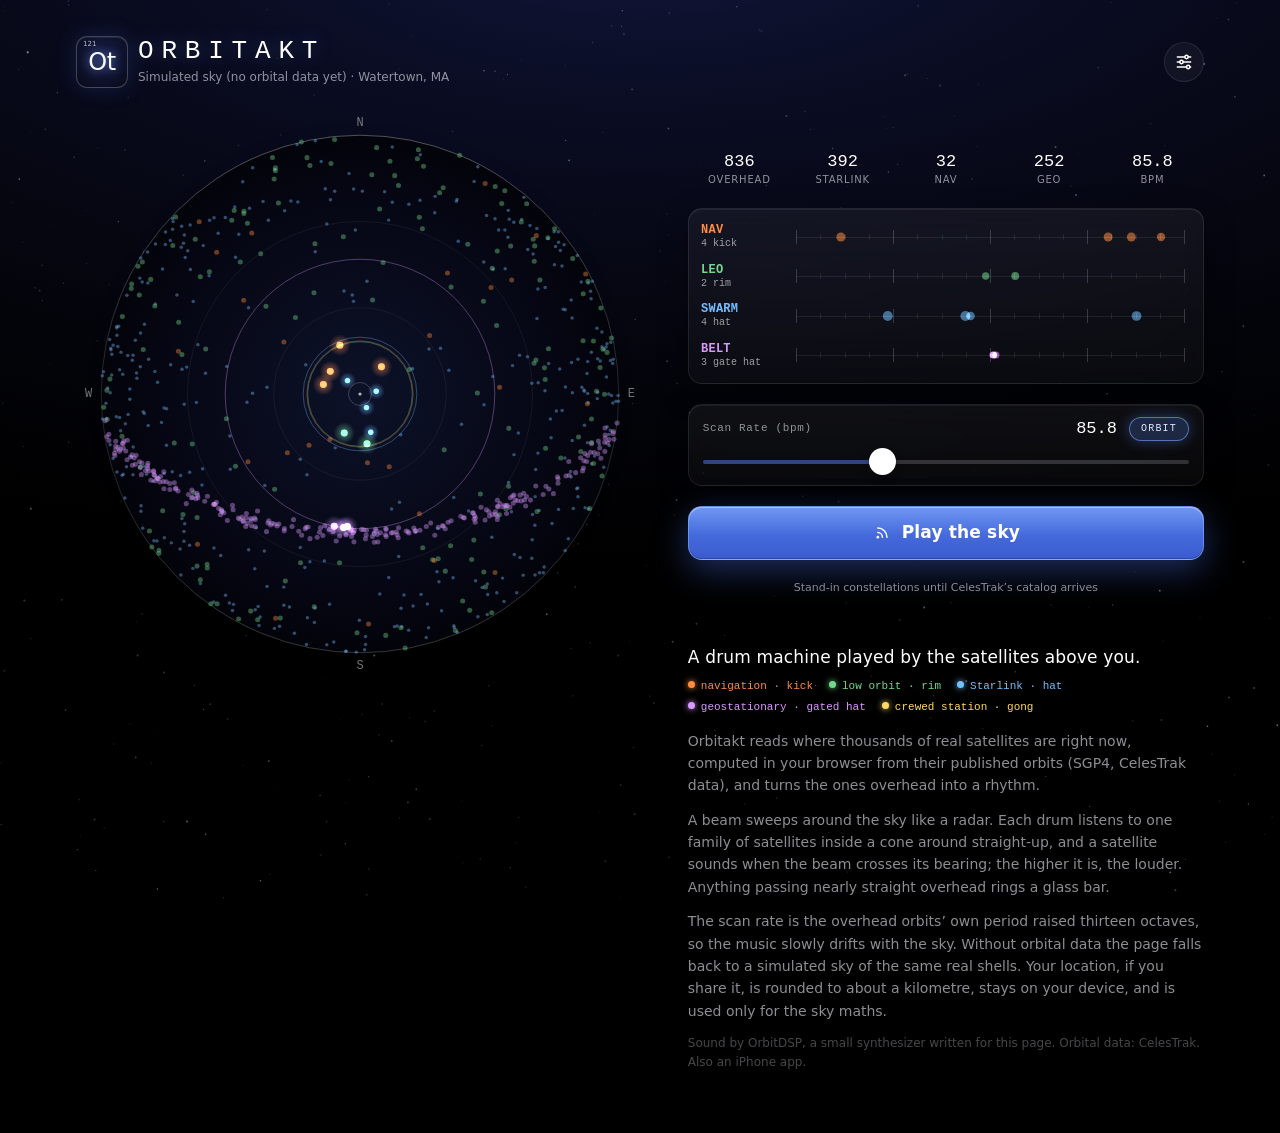
==== commit b49cd2b6: "Web: AirPlay button and lock-screen Now Playing iPhone/iPad Safari: the AirPlay button opens the sys" ====
--- a/docs/play/index.html
+++ b/docs/play/index.html
@@ -34,7 +34,8 @@
 :focus-visible { outline: 2px solid var(--accent-hi); outline-offset: 2px; border-radius: 8px; }
 
 /* ---------- Header ---------- */
-.top { display: flex; align-items: center; gap: 14px; padding: 8px 0 4px; }
+.top { display: flex; align-items: center; gap: 10px; padding: 8px 0 4px; }
+.top .titles { margin-right: 4px; }
 .tile {
   flex: none; width: 46px; height: 46px; border-radius: 11px; position: relative;
   background: radial-gradient(90% 90% at 50% 40%, #191e4a, #05060f);
@@ -57,6 +58,12 @@
 }
 .iconbtn:hover { background: var(--glass-hi); }
 .iconbtn svg { width: 20px; height: 20px; }
+.iconbtn[hidden] { display: none; }
+.iconbtn.on { color: var(--accent-hi); border-color: rgba(122,164,255,.55); background: rgba(91,140,255,.18); box-shadow: 0 0 16px rgba(91,140,255,.35); }
+.tip { position: relative; margin: 8px 0 0 auto; max-width: 340px; padding: 11px 14px; border-radius: 12px; font-size: 13px; line-height: 1.45; color: var(--ink);
+  background: rgba(30,34,52,.9); border: 1px solid rgba(255,255,255,.12); box-shadow: 0 12px 30px rgba(0,0,0,.45);
+  -webkit-backdrop-filter: blur(20px); backdrop-filter: blur(20px); }
+.tip[hidden] { display: none; }
 
 /* ---------- Main layout ---------- */
 .stage { display: grid; gap: 16px; margin-top: 12px; }
@@ -2053,7 +2060,15 @@
    *  looping <audio> element, and the audio session type where the browser supports it, fix that. */
   _unlockiOS() {
     try { if (navigator.audioSession) navigator.audioSession.type = 'playback'; } catch (e) {}
-    if (this.keepAlive) { this.keepAlive.play().catch(() => {}); return; }
+    const a = this.mediaElement();
+    if (a) a.play().catch(() => {});
+  }
+
+  /** The silent looping <audio> element. Safari treats the page as playing media while it runs
+   *  (so the ringer switch doesn't mute us, the lock screen shows us, and the AirPlay picker can
+   *  be opened from it). Built on demand, so the AirPlay button can use it before Play. */
+  mediaElement() {
+    if (this.keepAlive) return this.keepAlive;
     try {
       const sr = 8000, n = 800, buf = new ArrayBuffer(44 + n * 2), v = new DataView(buf);
       const w = (o, s) => { for (let i = 0; i < s.length; i++) v.setUint8(o + i, s.charCodeAt(i)); };
@@ -2063,9 +2078,10 @@
       const a = new Audio(URL.createObjectURL(new Blob([buf], { type: 'audio/wav' })));
       a.loop = true; a.volume = 0.01;
       a.setAttribute('playsinline', '');
+      a.setAttribute('x-webkit-airplay', 'allow');
       this.keepAlive = a;
-      a.play().catch(() => {});
     } catch (e) {}
+    return this.keepAlive;
   }
 
   _releaseiOS() { try { this.keepAlive && this.keepAlive.pause(); } catch (e) {} }
@@ -2098,6 +2114,7 @@
   const ICON_SLIDERS = icon('<path d="M4 6h9M17 6h3M4 12h3M11 12h9M4 18h11M19 18h1"/><circle cx="15" cy="6" r="2"/><circle cx="9" cy="12" r="2"/><circle cx="17" cy="18" r="2"/>');
   const ICON_WAVES = icon('<circle cx="7" cy="17" r="1.6" fill="currentColor" stroke="none"/><path d="M7 11.5a5.5 5.5 0 0 1 5.5 5.5M7 6a11 11 0 0 1 11 11"/>');
   const ICON_STOP = '<svg viewBox="0 0 24 24" aria-hidden="true"><rect x="6" y="6" width="12" height="12" rx="2.5" fill="currentColor"/></svg>';
+  const ICON_AIRPLAY = icon('<path d="M6.2 16.8A8 8 0 1 1 17.8 16.8"/><path d="M9 14a4.2 4.2 0 1 1 6 0"/><path d="M12 14.6l4.6 5.4H7.4z" fill="currentColor" stroke="none"/>');
   const ICON_CREW = icon('<circle cx="9" cy="8" r="3"/><path d="M3.5 19a5.5 5.5 0 0 1 11 0"/><circle cx="17" cy="9" r="2.3"/><path d="M15.5 14.2A4.5 4.5 0 0 1 21 18.5"/>');
 
   const hexA = (hex, a) => {
@@ -2115,6 +2132,8 @@
   const playBtn = el('button', { id: 'play', class: 'play', type: 'button' });
   const statusEl = el('div', { class: 'status', role: 'status' });
   const crewEl = el('div', { class: 'badge', html: ICON_CREW + '<span></span>' });
+  const airBtn = el('button', { type: 'button', class: 'iconbtn', 'aria-label': 'AirPlay', title: 'AirPlay', hidden: '', html: ICON_AIRPLAY });
+  const airTip = el('div', { class: 'tip', role: 'note', hidden: '' });
   const gearBtn = el('button', { type: 'button', class: 'iconbtn', 'aria-label': 'Settings', 'aria-haspopup': 'dialog', html: ICON_SLIDERS });
   const rowsEl = el('div', { class: 'rows' });
   const readEl = el('div', { class: 'readings' });
@@ -2146,7 +2165,8 @@
     el('header', { class: 'top' },
       el('div', { class: 'tile', 'aria-hidden': 'true', html: '<small>121</small>Ot' }),
       el('div', { class: 'titles' }, el('h1', { text: 'ORBITAKT' }), statusEl, crewEl),
-      gearBtn),
+      airBtn, gearBtn),
+    airTip,
     el('main', { class: 'stage' },
       el('div', { class: 'domewrap' }, domeCanvas),
       el('div', { class: 'side' },
@@ -2328,6 +2348,52 @@
 
   const refreshAll = () => refreshers.forEach(f => f());
 
+
+  // ---------- AirPlay ----------
+  // Safari opens the AirPlay picker only from a media element, so we use the silent <audio> that
+  // keeps the page "playing media". On iPhone and iPad the route chosen there carries all of the
+  // page's sound, Web Audio included. A Mac's Safari would AirPlay only that silent element, so
+  // there the button explains the Mac's own Sound output instead, which sends everything.
+  const media = engine.mediaElement();
+  const isMac = /Macintosh/.test(navigator.userAgent) && !(navigator.maxTouchPoints > 1);
+  const canPick = !!(window.WebKitPlaybackTargetAvailabilityEvent && media && media.webkitShowPlaybackTargetPicker);
+  if (canPick || isMac) airBtn.hidden = false;
+  const showTip = text => { airTip.textContent = text; airTip.hidden = false; };
+  document.addEventListener('click', e => { if (!airTip.hidden && e.target !== airBtn && !airBtn.contains(e.target)) airTip.hidden = true; });
+  airBtn.addEventListener('click', () => {
+    if (isMac) {
+      showTip(airTip.hidden ? 'On a Mac, choose your AirPlay speaker from Control Center › Sound (or the Sound menu in the menu bar). Orbitakt plays through whatever the Mac is sending sound to.' : '');
+      if (!airTip.textContent) airTip.hidden = true;
+      return;
+    }
+    try { media.webkitShowPlaybackTargetPicker(); }
+    catch (e) { showTip('AirPlay isn’t available here. On iPhone, open Control Center and pick a speaker from the Now Playing tile.'); }
+  });
+  if (media) media.addEventListener('webkitcurrentplaybacktargetiswirelesschanged', () => {
+    const on = !!media.webkitCurrentPlaybackTargetIsWireless;
+    airBtn.classList.toggle('on', on);
+    airBtn.setAttribute('aria-label', on ? 'AirPlay (on)' : 'AirPlay');
+  });
+
+  // Lock screen and Control Center: show Orbitakt as Now Playing, with play and pause
+  const ms = navigator.mediaSession;
+  function nowPlaying() {
+    if (!ms) return;
+    try {
+      ms.metadata = new MediaMetadata({
+        title: 'Orbitakt', artist: 'The sky over ' + model.placeName, album: 'Satellites overhead',
+        artwork: [{ src: new URL('../icon.png', location.href).href, sizes: '1024x1024', type: 'image/png' }],
+      });
+      ms.playbackState = model.isPlaying ? 'playing' : 'paused';
+    } catch (e) {}
+  }
+  if (ms) {
+    const act = (a, f) => { try { ms.setActionHandler(a, f); } catch (e) {} };
+    act('play', () => { if (!model.isPlaying) playBtn.click(); });
+    act('pause', () => { if (model.isPlaying) playBtn.click(); });
+    act('stop', () => { if (model.isPlaying) playBtn.click(); });
+  }
+
   // ---------- Buttons and state ----------
   let wake = null;
   async function wantWake() {
@@ -2353,6 +2419,7 @@
       shownPlaying = model.isPlaying;
       playBtn.innerHTML = (model.isPlaying ? ICON_STOP : ICON_WAVES) + '<span>' + (model.isPlaying ? 'Stop' : 'Play the sky') + '</span>';
       playBtn.setAttribute('aria-pressed', model.isPlaying ? 'true' : 'false');
+      nowPlaying();
     }
     statusEl.textContent = model.status;
     crewEl.lastChild.textContent = model.crewNote || '';
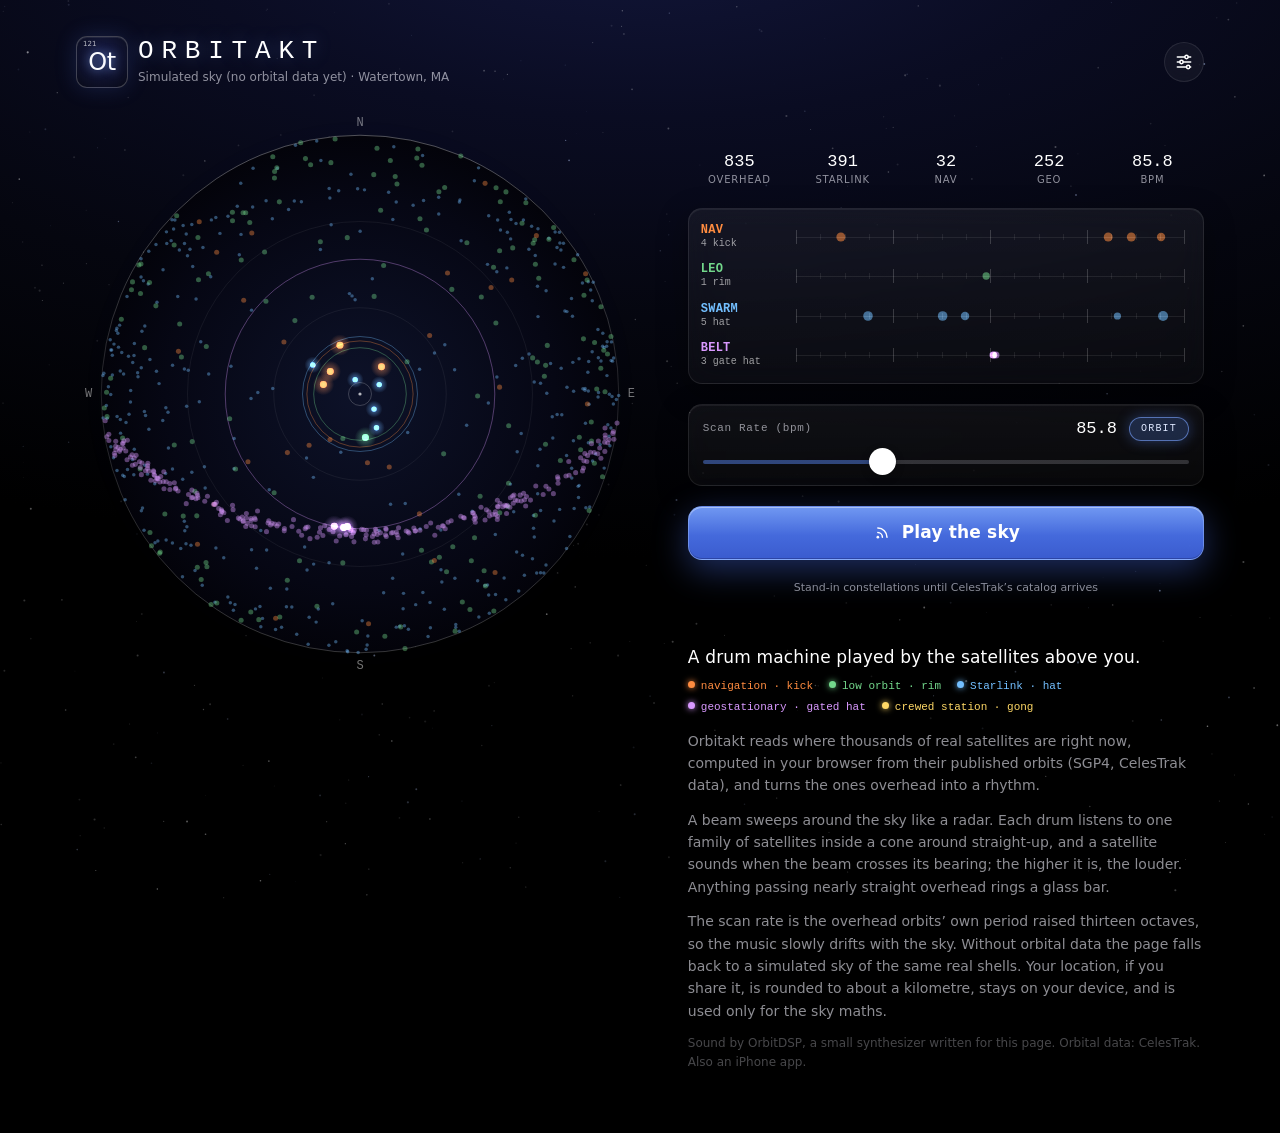
==== commit d1265d38: "Web: on phones, Play the sky sits right under the dome, above the fold The dome also shrinks on shor" ====
--- a/docs/play/index.html
+++ b/docs/play/index.html
@@ -191,6 +191,14 @@
 .pick option { color: #000; }
 .linkbtn { background: none; border: 0; padding: 0; color: var(--accent-hi); font-size: 15px; cursor: pointer; text-align: left; }
 .linkbtn:disabled { color: var(--dim); cursor: default; }
+
+/* ---------- Phones: Play right under the dome, and everything above the fold ---------- */
+@media (max-width: 899px) {
+  .side > .play { order: -1; }
+  .domewrap { width: min(100%, calc(100vh - 200px)); margin: 0 auto; }
+  @supports (height: 100svh) { .domewrap { width: min(100%, calc(100svh - 200px)); } }
+  .domewrap { min-width: 240px; }
+}
 
 /* ---------- Wide screens: dome left, instrument right ---------- */
 @media (min-width: 900px) {
